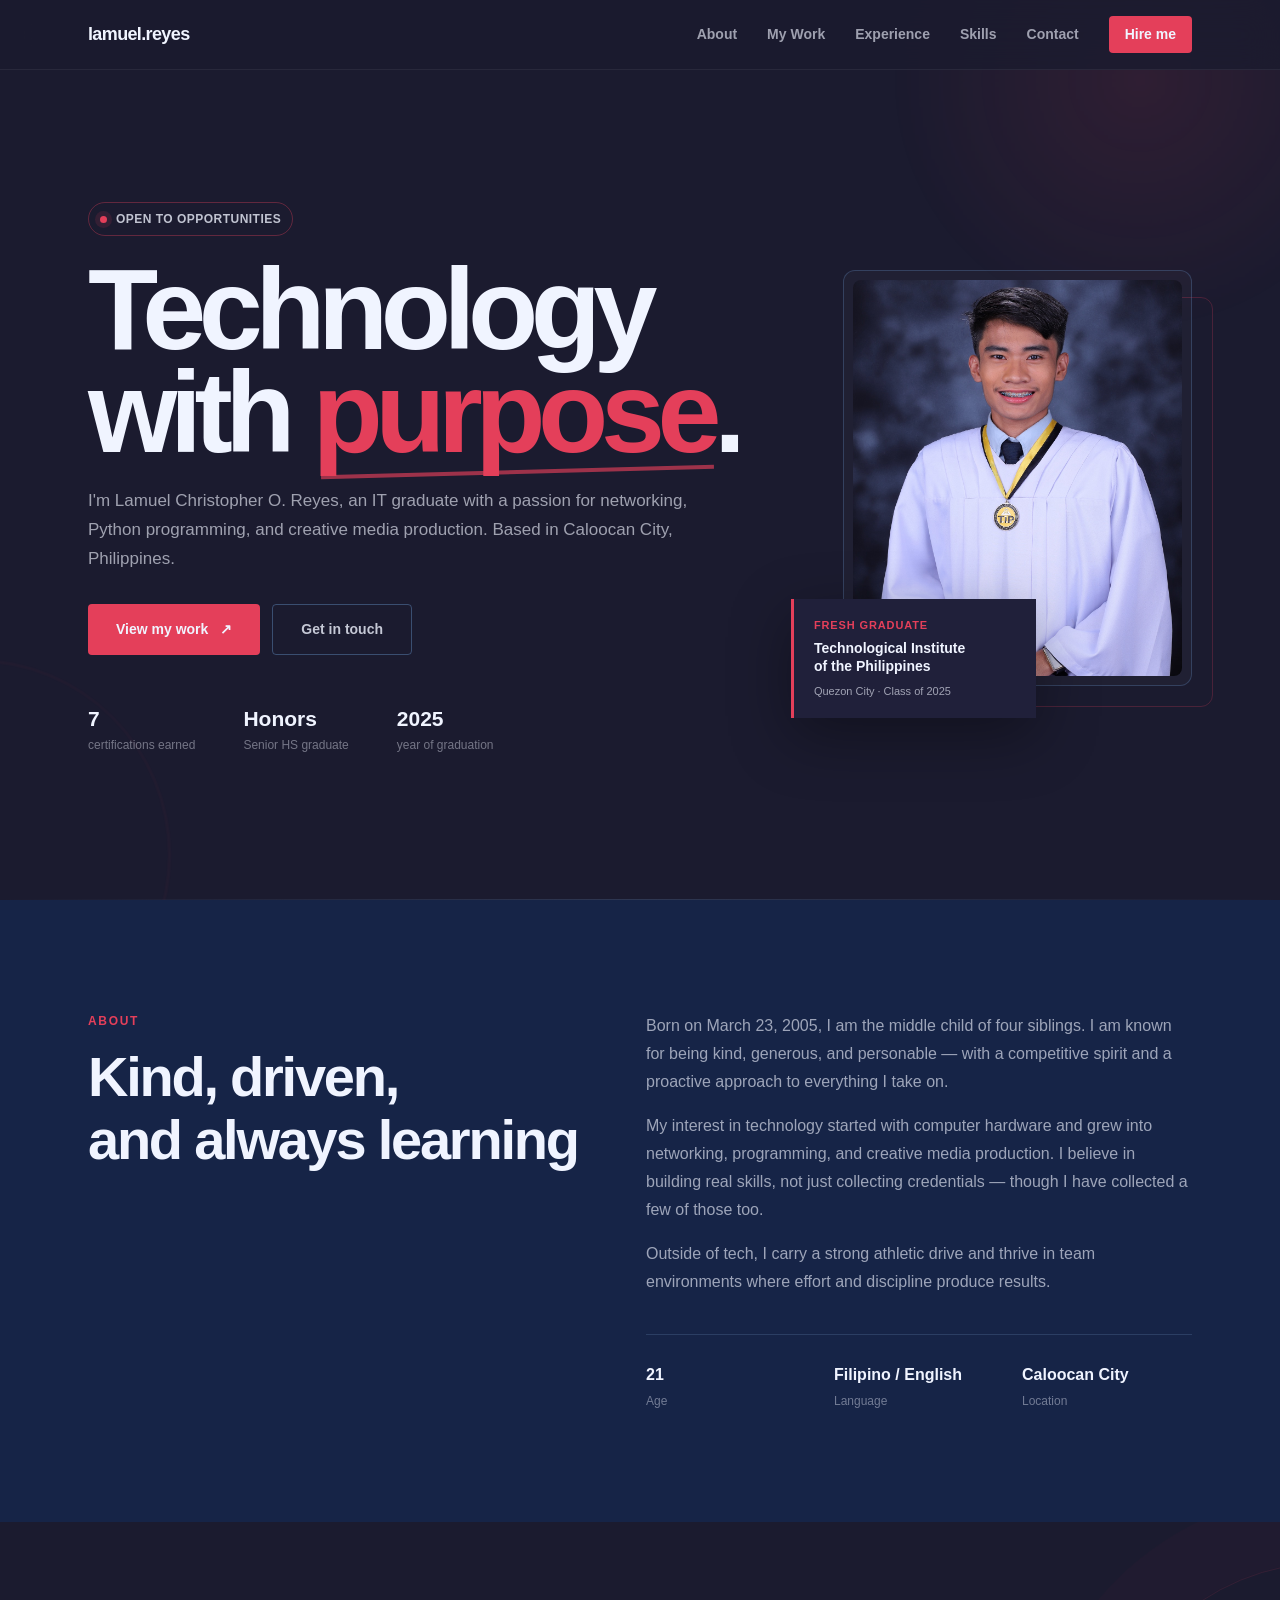
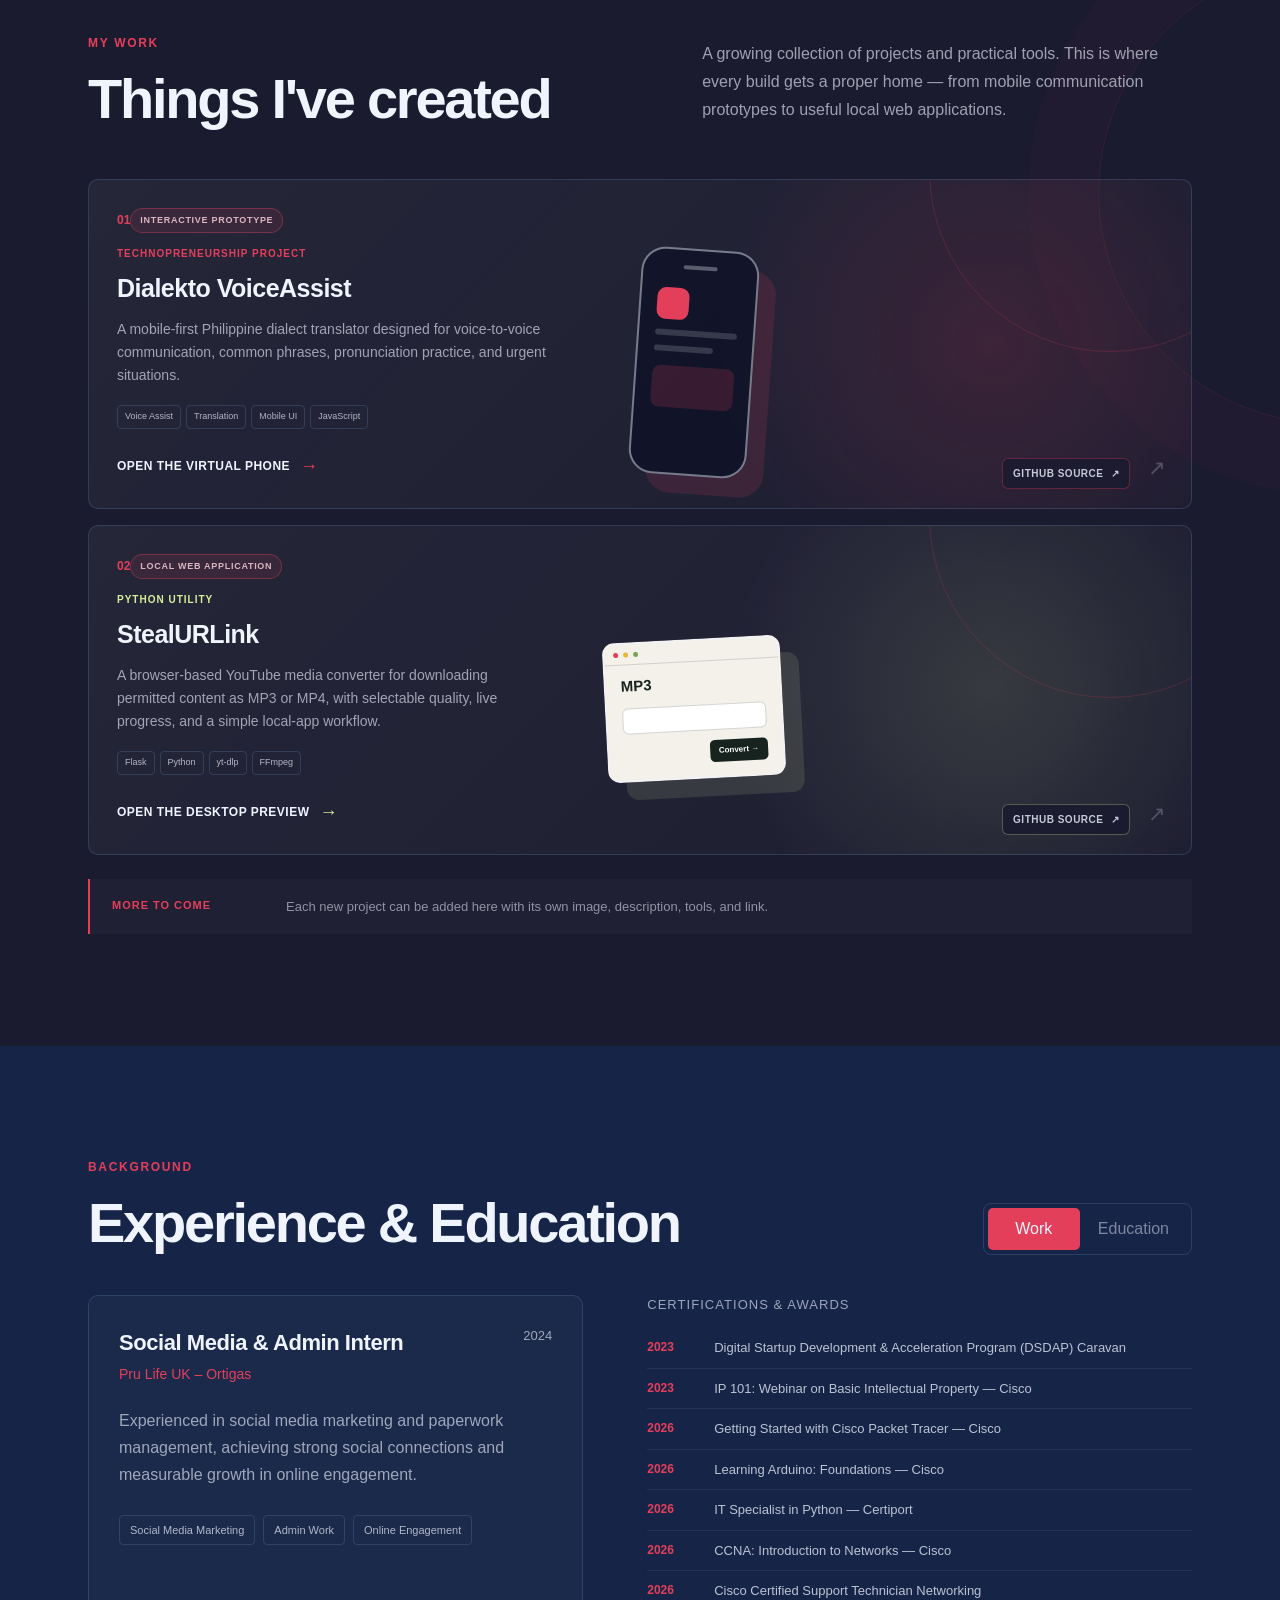
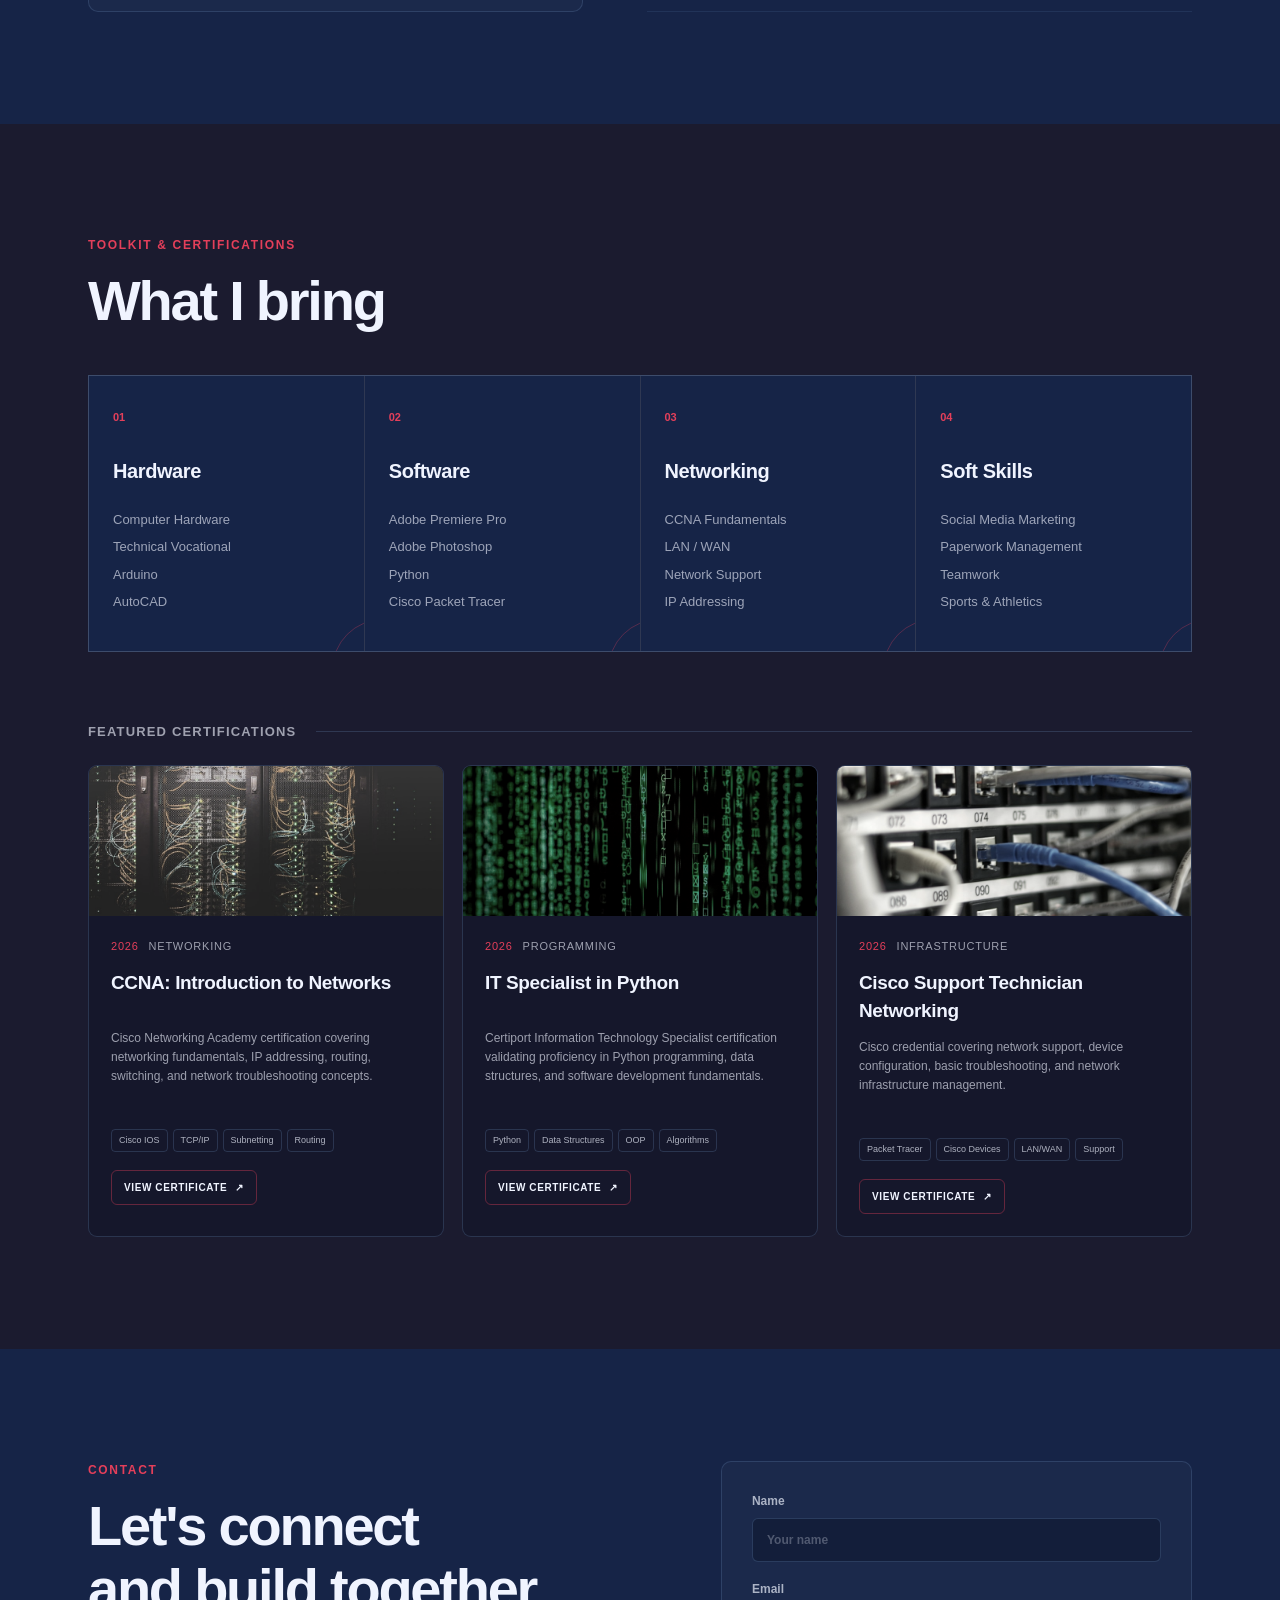
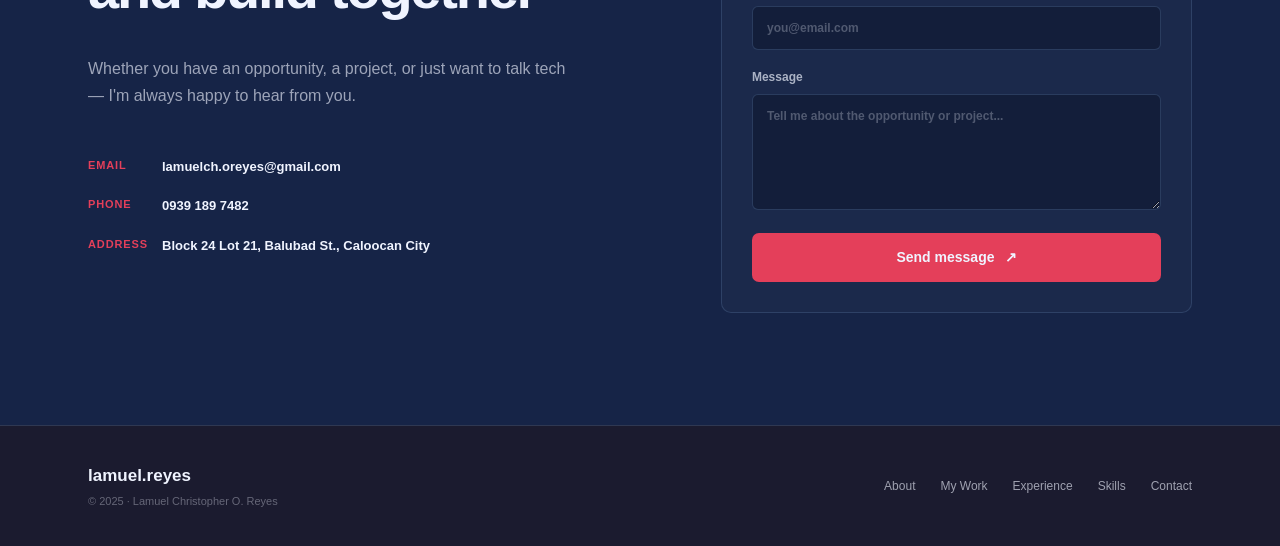
==== index.html @ c74fbb01 "Add files via upload" ====
<!doctype html>
<html lang="en">

<head>
  <meta charset="utf-8">
  <meta name="viewport" content="width=device-width, initial-scale=1">
  <title>Lamuel Reyes | IT &amp; Networking Portfolio</title>
  <meta name="description"
    content="Portfolio of Lamuel Christopher O. Reyes, an IT graduate focused on networking, Python, hardware, and creative media.">
  <meta property="og:title" content="Lamuel Reyes | IT &amp; Networking Portfolio">
  <meta property="og:description" content="Technology with purpose — networking, Python, hardware, and creative media.">
  <meta property="og:image" content="images/social-preview.png">
  <link rel="icon" href="images/favicon.png">
  <link rel="stylesheet" href="style.css?v=7">
  <script src="script.js?v=6" defer></script>
</head>

<body>
  <main>
    <nav class="site-nav" aria-label="Primary navigation">
      <div class="nav-inner">
        <a class="brand" href="#hero">lamuel.reyes</a>
        <button class="menu-button" type="button" aria-expanded="false" aria-controls="navigation-links"
          aria-label="Open navigation">
          <span></span><span></span>
        </button>
        <div id="navigation-links" class="nav-links">
          <a href="#about">About</a>
          <a href="#work">My Work</a>
          <a href="#experience">Experience</a>
          <a href="#skills">Skills</a>
          <a href="#contact">Contact</a>
          <a class="nav-cta" href="#contact">Hire me</a>
        </div>
      </div>
    </nav>

    <section id="hero" class="hero">
      <div class="orb orb-one"></div>
      <div class="orb orb-two"></div>
      <div class="container hero-grid">
        <div class="hero-copy">
          <div class="availability"><i></i> Open to opportunities</div>
          <h1>Technology<br>with <em>purpose</em>.</h1>
          <p class="hero-intro">
            I'm Lamuel Christopher O. Reyes, an IT graduate with a passion for
            networking, Python programming, and creative media production. Based in
            Caloocan City, Philippines.
          </p>
          <div class="hero-actions">
            <a class="button primary" href="#work">View my work <span aria-hidden="true">↗</span></a>
            <a class="button secondary" href="#contact">Get in touch</a>
          </div>
          <div class="hero-stats">
            <div><strong>7</strong><span>certifications earned</span></div>
            <div><strong>Honors</strong><span>Senior HS graduate</span></div>
            <div><strong>2025</strong><span>year of graduation</span></div>
          </div>
        </div>
        <div class="portrait-wrap">
          <div class="portrait-frame">
            <img src="images/lamuel-reyes.jpg" alt="Graduation portrait of Lamuel Christopher O. Reyes">
          </div>
          <div class="portrait-badge">
            <span>Fresh Graduate</span>
            <strong>Technological Institute<br>of the Philippines</strong>
            <small>Quezon City · Class of 2025</small>
          </div>
        </div>
      </div>
    </section>

    <section id="about" class="section section-alt">
      <div class="container about-grid">
        <div>
          <p class="eyebrow">About</p>
          <h2>Kind, driven,<br>and always learning</h2>
        </div>
        <div class="about-copy">
          <p>
            Born on March 23, 2005, I am the middle child of four siblings. I am known
            for being kind, generous, and personable — with a competitive spirit and a
            proactive approach to everything I take on.
          </p>
          <p>
            My interest in technology started with computer hardware and grew into
            networking, programming, and creative media production. I believe in
            building real skills, not just collecting credentials — though I have
            collected a few of those too.
          </p>
          <p>
            Outside of tech, I carry a strong athletic drive and thrive in team
            environments where effort and discipline produce results.
          </p>
          <div class="about-facts">
            <div><strong>21</strong><span>Age</span></div>
            <div><strong>Filipino / English</strong><span>Language</span></div>
            <div><strong>Caloocan City</strong><span>Location</span></div>
          </div>
        </div>
      </div>
    </section>

    <section id="work" class="section work-section">
      <div class="container">
        <div class="work-intro">
          <div>
            <p class="eyebrow">My Work</p>
            <h2>Things I've created</h2>
          </div>
          <p>
            A growing collection of projects and practical tools. This is where every
            build gets a proper home — from mobile communication prototypes to useful
            local web applications.
          </p>
        </div>

        <!-- EDIT YOUR PROJECT COLLECTIONS BELOW. Duplicate a card to add more. -->
        <div class="project-grid">
          <div class="featured-project-wrap">
            <button class="project-collection featured-project project-launch" type="button" data-open-phone
              aria-haspopup="dialog">
              <div class="project-card-top"><span>01</span><span class="project-status project-status-live">Interactive
                  prototype</span></div>
              <div class="project-feature-copy">
                <div>
                  <p class="project-kicker">Technopreneurship project</p>
                  <h3>Dialekto VoiceAssist</h3>
                  <p>A mobile-first Philippine dialect translator designed for voice-to-voice communication, common
                    phrases, pronunciation practice, and urgent situations.</p>
                  <div class="tags compact"><span>Voice Assist</span><span>Translation</span><span>Mobile
                      UI</span><span>JavaScript</span></div>
                  <span class="project-open-label">Open the virtual phone <span aria-hidden="true">→</span></span>
                </div>
                <span class="project-phone-mark" aria-hidden="true">
                  <i></i><b></b><b></b><b></b>
                </span>
              </div>
              <span class="project-arrow" aria-hidden="true">↗</span>
            </button>
            <a class="project-repo-link" href="https://github.com/L0mi/Technopreneurship-VoiceAssist-Prototype"
              target="_blank" rel="noopener noreferrer">GitHub source <span aria-hidden="true">↗</span></a>
          </div>
          <div class="featured-project-wrap">
            <button class="project-collection featured-project converter-project project-launch" type="button"
              data-open-converter aria-haspopup="dialog">
              <div class="project-card-top"><span>02</span><span class="project-status project-status-live">Local web
                  application</span></div>
              <div class="project-feature-copy">
                <div>
                  <p class="project-kicker">Python utility</p>
                  <h3>StealURLink</h3>
                  <p>A browser-based YouTube media converter for downloading permitted content as MP3 or MP4, with
                    selectable quality, live progress, and a simple local-app workflow.</p>
                  <div class="tags compact"><span>Flask</span><span>Python</span><span>yt-dlp</span><span>FFmpeg</span>
                  </div>
                  <span class="project-open-label">Open the desktop preview <span aria-hidden="true">→</span></span>
                </div>
                <span class="project-browser-mark" aria-hidden="true">
                  <i><b></b><b></b><b></b></i>
                  <strong>MP3</strong>
                  <span></span>
                  <em>Convert →</em>
                </span>
              </div>
              <span class="project-arrow" aria-hidden="true">↗</span>
            </button>
            <a class="project-repo-link converter-repo-link" href="https://github.com/L0mi/Youtube-Video-converter"
              target="_blank" rel="noopener noreferrer">GitHub source <span aria-hidden="true">↗</span></a>
          </div>
        </div>
        <div class="work-note">
          <span>More to come</span>
          <p>Each new project can be added here with its own image, description, tools, and link.</p>
        </div>
      </div>
    </section>

    <section id="experience" class="section section-alt">
      <div class="container">
        <p class="eyebrow">Background</p>
        <div class="section-heading">
          <h2>Experience &amp; Education</h2>
          <div class="tabs" role="tablist" aria-label="Background type">
            <button type="button" role="tab" id="work-tab" aria-selected="true" aria-controls="work-panel">Work</button>
            <button type="button" role="tab" id="education-tab" aria-selected="false"
              aria-controls="education-panel">Education</button>
          </div>
        </div>

        <div id="work-panel" class="experience-grid tab-panel" role="tabpanel" aria-labelledby="work-tab">
          <div class="work-card">
            <div class="work-top">
              <div>
                <h3>Social Media &amp; Admin Intern</h3>
                <p>Pru Life UK – Ortigas</p>
              </div>
              <span>2024</span>
            </div>
            <p class="muted">
              Experienced in social media marketing and paperwork management,
              achieving strong social connections and measurable growth in online engagement.
            </p>
            <div class="tags"><span>Social Media Marketing</span><span>Admin Work</span><span>Online Engagement</span>
            </div>
          </div>
          <div>
            <p class="list-title">Certifications &amp; Awards</p>
            <ul class="award-list">
              <li><span>2023</span>
                <p>Digital Startup Development &amp; Acceleration Program (DSDAP) Caravan</p>
              </li>
              <li><span>2023</span>
                <p>IP 101: Webinar on Basic Intellectual Property — Cisco</p>
              </li>
              <li><span>2026</span>
                <p>Getting Started with Cisco Packet Tracer — Cisco</p>
              </li>
              <li><span>2026</span>
                <p>Learning Arduino: Foundations — Cisco</p>
              </li>
              <li><span>2026</span>
                <p>IT Specialist in Python — Certiport</p>
              </li>
              <li><span>2026</span>
                <p>CCNA: Introduction to Networks — Cisco</p>
              </li>
              <li><span>2026</span>
                <p>Cisco Certified Support Technician Networking</p>
              </li>
            </ul>
          </div>
        </div>

        <div id="education-panel" class="education-grid tab-panel" role="tabpanel" aria-labelledby="education-tab"
          hidden>
          <article class="education-card">
            <div>
              <h3>Senior High School</h3><span>2021 — 2025</span>
            </div>
            <strong>Technological Institute of the Philippines</strong><small>Quezon City</small>
            <ul>
              <li>Grade 11 Honors (2022)</li>
              <li>Graduated with Honors (2025)</li>
            </ul>
          </article>
          <article class="education-card">
            <div>
              <h3>Junior High School</h3><span>2018 — 2021</span>
            </div>
            <strong>Mater Carmeli School of Novaliches</strong><small>Quezon City</small>
            <ul>
              <li>Grade 7 Conduct Award (2019)</li>
              <li>Graduated with Honors (2021)</li>
            </ul>
          </article>
          <article class="education-card">
            <div>
              <h3>Elementary</h3><span>2010 — 2018</span>
            </div>
            <strong>Mater Carmeli School of Novaliches</strong><small>Quezon City</small>
            <ul>
              <li>Boy Scouts Good Conduct Award (2018)</li>
            </ul>
          </article>
        </div>
      </div>
    </section>

    <section id="skills" class="section">
      <div class="container">
        <p class="eyebrow">Toolkit &amp; Certifications</p>
        <h2>What I bring</h2>
        <div class="skill-grid">
          <article class="skill-card"><span class="skill-number">01</span>
            <h3>Hardware</h3>
            <ul>
              <li>Computer Hardware</li>
              <li>Technical Vocational</li>
              <li>Arduino</li>
              <li>AutoCAD</li>
            </ul>
          </article>
          <article class="skill-card"><span class="skill-number">02</span>
            <h3>Software</h3>
            <ul>
              <li>Adobe Premiere Pro</li>
              <li>Adobe Photoshop</li>
              <li>Python</li>
              <li>Cisco Packet Tracer</li>
            </ul>
          </article>
          <article class="skill-card"><span class="skill-number">03</span>
            <h3>Networking</h3>
            <ul>
              <li>CCNA Fundamentals</li>
              <li>LAN / WAN</li>
              <li>Network Support</li>
              <li>IP Addressing</li>
            </ul>
          </article>
          <article class="skill-card"><span class="skill-number">04</span>
            <h3>Soft Skills</h3>
            <ul>
              <li>Social Media Marketing</li>
              <li>Paperwork Management</li>
              <li>Teamwork</li>
              <li>Sports &amp; Athletics</li>
            </ul>
          </article>
        </div>

        <div class="featured-heading">
          <p>Featured certifications</p><span></span>
        </div>
        <div class="featured-grid">
          <article class="featured-card">
            <div class="featured-image"><img src="images/networking.jpg" alt=""></div>
            <div class="featured-content">
              <div class="card-meta"><span>2026</span><span>Networking</span></div>
              <h3>CCNA: Introduction to Networks</h3>
              <p>Cisco Networking Academy certification covering networking fundamentals, IP addressing, routing,
                switching, and network troubleshooting concepts.</p>
              <div class="tags compact"><span>Cisco
                  IOS</span><span>TCP/IP</span><span>Subnetting</span><span>Routing</span></div>
              <a class="certificate-link" href="certificates/ccna-introduction-to-networks.pdf" target="_blank"
                rel="noopener noreferrer">View certificate <span aria-hidden="true">↗</span></a>
            </div>
          </article>
          <article class="featured-card">
            <div class="featured-image"><img src="images/python.jpg" alt=""></div>
            <div class="featured-content">
              <div class="card-meta"><span>2026</span><span>Programming</span></div>
              <h3>IT Specialist in Python</h3>
              <p>Certiport Information Technology Specialist certification validating proficiency in Python programming,
                data structures, and software development fundamentals.</p>
              <div class="tags compact"><span>Python</span><span>Data
                  Structures</span><span>OOP</span><span>Algorithms</span></div>
              <a class="certificate-link" href="certificates/it-specialist-python.pdf" target="_blank"
                rel="noopener noreferrer">View certificate <span aria-hidden="true">↗</span></a>
            </div>
          </article>
          <article class="featured-card">
            <div class="featured-image"><img src="images/infrastructure.jpg" alt=""></div>
            <div class="featured-content">
              <div class="card-meta"><span>2026</span><span>Infrastructure</span></div>
              <h3>Cisco Support Technician Networking</h3>
              <p>Cisco credential covering network support, device configuration, basic troubleshooting, and network
                infrastructure management.</p>
              <div class="tags compact"><span>Packet Tracer</span><span>Cisco
                  Devices</span><span>LAN/WAN</span><span>Support</span></div>
              <a class="certificate-link" href="certificates/cisco-support-technician-networking.pdf" target="_blank"
                rel="noopener noreferrer">View certificate <span aria-hidden="true">↗</span></a>
            </div>
          </article>
        </div>
      </div>
    </section>

    <section id="contact" class="section section-alt contact">
      <div class="container contact-grid">
        <div>
          <p class="eyebrow">Contact</p>
          <h2>Let's connect<br>and build together</h2>
          <p class="contact-intro">Whether you have an opportunity, a project, or just want to talk tech — I'm always
            happy to hear from you.</p>
          <div class="contact-links">
            <a
              href="mailto:lamuelch.oreyes@gmail.com"><span>Email</span><strong>lamuelch.oreyes@gmail.com</strong></a>
            <a href="tel:09391897482"><span>Phone</span><strong>0939 189 7482</strong></a>
            <div><span>Address</span><strong>Block 24 Lot 21, Balubad St., Caloocan City</strong></div>
          </div>
        </div>
        <form class="contact-form" id="contact-form">
          <label>Name<input name="name" placeholder="Your name" required></label>
          <label>Email<input name="email" type="email" placeholder="you@email.com" required></label>
          <label>Message<textarea name="message" placeholder="Tell me about the opportunity or project..." rows="5"
              required></textarea></label>
          <button type="submit">Send message <span aria-hidden="true">↗</span></button>
        </form>
      </div>
    </section>

    <dialog class="phone-dialog" id="dialekto-preview" aria-labelledby="dialekto-preview-title">
      <div class="phone-preview">
        <header class="phone-preview-header">
          <div>
            <span>Interactive project</span>
            <h2 id="dialekto-preview-title">Dialekto VoiceAssist</h2>
          </div>
          <div class="preview-actions">
            <a class="github-source-link" href="https://github.com/L0mi/Technopreneurship-VoiceAssist-Prototype"
              target="_blank" rel="noopener noreferrer">View on GitHub <span aria-hidden="true">↗</span></a>
            <button class="phone-close" type="button" data-close-phone aria-label="Close virtual phone">×</button>
          </div>
        </header>
        <div class="phone-stage">
          <div class="phone-device">
            <div class="phone-speaker" aria-hidden="true"></div>
            <iframe src="projects/dialekto/index.html?v=4" title="Interactive Dialekto VoiceAssist mobile prototype"
              loading="lazy" allow="microphone"></iframe>
            <div class="phone-home-indicator" aria-hidden="true"></div>
          </div>
        </div>
        <p class="phone-preview-hint">This is a working prototype. Tap through the onboarding, translate a phrase, or
          explore the app navigation.</p>
      </div>
    </dialog>

    <dialog class="app-dialog" id="stealurlink-preview" aria-labelledby="stealurlink-preview-title">
      <div class="app-preview">
        <header class="phone-preview-header app-preview-header">
          <div>
            <span>Local Python project</span>
            <h2 id="stealurlink-preview-title">StealURLink</h2>
          </div>
          <div class="preview-actions">
            <a class="github-source-link" href="https://github.com/L0mi/Youtube-Video-converter" target="_blank"
              rel="noopener noreferrer">View on GitHub <span aria-hidden="true">↗</span></a>
            <button class="phone-close" type="button" data-close-converter
              aria-label="Close StealURLink preview">×</button>
          </div>
        </header>

        <div class="browser-window">
          <div class="browser-toolbar" aria-hidden="true">
            <div class="browser-dots"><i></i><i></i><i></i></div>
            <div class="browser-address">127.0.0.1:5000</div>
          </div>
          <div class="steal-demo">
            <nav class="steal-nav">
              <div class="steal-brand"><span></span>StealURLink</div>
              <small>Portfolio interface preview</small>
            </nav>
            <div class="steal-content">
              <p class="steal-eyebrow">Local media converter</p>
              <h3>From YouTube to<br><em>your format.</em></h3>
              <p class="steal-subhead">Paste a link, pick MP3 or MP4, and prepare a clean file on your computer.</p>

              <form class="steal-converter" id="steal-demo-form">
                <div class="steal-url-row">
                  <label class="steal-url-box">
                    <span aria-hidden="true">↗</span>
                    <input type="url" value="https://youtube.com/watch?v=demo" aria-label="Demo YouTube URL">
                  </label>
                  <button class="steal-convert" type="submit">Try demo <span aria-hidden="true">→</span></button>
                </div>
                <div class="steal-options">
                  <div class="steal-format-buttons" role="group" aria-label="Preview output format">
                    <button class="active" type="button" data-demo-format="mp3">MP3 · Audio</button>
                    <button type="button" data-demo-format="mp4">MP4 · Video</button>
                  </div>
                  <select id="steal-demo-quality" aria-label="Preview output quality"></select>
                </div>
                <div class="steal-demo-status" aria-live="polite">
                  <div><strong>Interface preview ready</strong><span>The real converter runs locally through its Python
                      launcher.</span></div>
                  <div class="steal-progress"><i></i></div>
                </div>
              </form>

              <div class="steal-features">
                <span><b>MP3</b>Up to 320 kbps</span>
                <span><b>MP4</b>Up to 1080p</span>
                <span><b>Local</b>Double-click launcher</span>
              </div>
            </div>
          </div>
        </div>
        <p class="phone-preview-hint">This portfolio preview demonstrates the interface. Actual conversion runs from the
          StealURLink Python app on your computer.</p>
      </div>
    </dialog>

    <footer>
      <div class="container footer-inner">
        <div><strong>lamuel.reyes</strong><span>© 2025 · Lamuel Christopher O. Reyes</span></div>
        <div class="footer-links">
          <a href="#about">About</a><a href="#work">My Work</a><a href="#experience">Experience</a><a
            href="#skills">Skills</a><a href="#contact">Contact</a>
        </div>
      </div>
    </footer>
  </main>
</body>

</html>
---- style.css ----
:root {
  --ink: #f0f4ff;
  --muted: rgba(240, 244, 255, 0.62);
  --faint: rgba(240, 244, 255, 0.09);
  --navy: #1b1b2f;
  --blue: #162447;
  --accent: #e43f5a;
  --line: rgba(96, 129, 174, 0.28);
}

* { box-sizing: border-box; }

html {
  scroll-behavior: smooth;
  background: var(--navy);
}

body {
  margin: 0;
  background: var(--navy);
  color: var(--ink);
  font-family: "Bricolage Grotesque", "Avenir Next", "Segoe UI", sans-serif;
  line-height: 1.5;
}

a { color: inherit; text-decoration: none; }
button, input, textarea { font: inherit; }
button { color: inherit; }

.container {
  width: min(1104px, calc(100% - 48px));
  margin: 0 auto;
}

.site-nav {
  position: fixed;
  inset: 0 0 auto;
  z-index: 50;
  background: rgba(27, 27, 47, 0.86);
  border-bottom: 1px solid rgba(255, 255, 255, 0.06);
  backdrop-filter: blur(16px);
}

.nav-inner {
  width: min(1104px, calc(100% - 48px));
  min-height: 69px;
  margin: 0 auto;
  display: flex;
  align-items: center;
  justify-content: space-between;
}

.brand {
  font-size: 18px;
  font-weight: 800;
  letter-spacing: -0.035em;
}

.nav-links {
  display: flex;
  align-items: center;
  gap: 30px;
}

.nav-links a {
  color: var(--muted);
  font-size: 14px;
  font-weight: 600;
  transition: color 180ms ease, transform 180ms ease;
}

.nav-links a:hover { color: var(--ink); }
.nav-links .nav-cta {
  padding: 8px 16px;
  color: var(--ink);
  background: var(--accent);
  border-radius: 4px;
}
.nav-links .nav-cta:hover { transform: translateY(-2px); }

.menu-button {
  display: none;
  width: 42px;
  height: 42px;
  background: transparent;
  border: 0;
}
.menu-button span {
  display: block;
  width: 22px;
  height: 2px;
  margin: 6px auto;
  background: var(--ink);
}

.hero {
  position: relative;
  min-height: 100svh;
  display: flex;
  align-items: center;
  padding: 128px 0 72px;
  overflow: hidden;
}

.hero::after {
  content: "";
  position: absolute;
  inset: auto 0 0;
  height: 1px;
  background: linear-gradient(90deg, transparent, var(--line), transparent);
}

.orb {
  position: absolute;
  border-radius: 50%;
  pointer-events: none;
  filter: blur(1px);
}
.orb-one {
  width: 520px;
  height: 520px;
  top: -180px;
  right: -120px;
  background: radial-gradient(circle, rgba(228,63,90,.10), transparent 68%);
}
.orb-two {
  width: 390px;
  height: 390px;
  left: -220px;
  bottom: -150px;
  border: 1px solid rgba(228,63,90,.1);
}

.hero-grid {
  position: relative;
  z-index: 1;
  display: grid;
  grid-template-columns: 1.45fr 0.75fr;
  gap: 80px;
  align-items: center;
}

.availability {
  width: fit-content;
  display: flex;
  align-items: center;
  gap: 9px;
  padding: 7px 11px;
  margin-bottom: 22px;
  border: 1px solid rgba(228, 63, 90, .35);
  border-radius: 999px;
  color: rgba(240,244,255,.78);
  font-size: 12px;
  font-weight: 700;
  letter-spacing: .04em;
  text-transform: uppercase;
}
.availability i {
  width: 7px;
  height: 7px;
  border-radius: 50%;
  background: var(--accent);
  box-shadow: 0 0 0 5px rgba(228,63,90,.12);
}

h1, h2, h3, p { margin-top: 0; }
h1 {
  margin-bottom: 24px;
  font-size: clamp(62px, 9vw, 115px);
  line-height: .89;
  letter-spacing: -.065em;
  font-weight: 850;
}
h1 em {
  position: relative;
  color: var(--accent);
  font-style: normal;
}
h1 em::after {
  content: "";
  position: absolute;
  left: 2%;
  right: 0;
  bottom: 2px;
  height: 4px;
  background: var(--accent);
  transform: rotate(-1.5deg);
  opacity: .65;
}

.hero-intro {
  max-width: 625px;
  color: var(--muted);
  font-size: 17px;
  line-height: 1.7;
}
.hero-actions { display: flex; gap: 12px; margin-top: 30px; }
.button {
  display: inline-flex;
  align-items: center;
  justify-content: center;
  gap: 12px;
  min-height: 50px;
  padding: 14px 28px;
  border-radius: 4px;
  font-size: 14px;
  font-weight: 750;
  transition: transform 180ms ease, background 180ms ease;
}
.button:hover { transform: translateY(-3px); }
.button.primary { background: var(--accent); }
.button.secondary { border: 1px solid rgba(84, 120, 166, .55); color: rgba(240,244,255,.8); }
.button.secondary:hover { background: rgba(255,255,255,.04); }

.hero-stats {
  display: flex;
  gap: 48px;
  margin-top: 52px;
}
.hero-stats div { display: flex; flex-direction: column; }
.hero-stats strong { font-size: 21px; line-height: 1.1; }
.hero-stats span { margin-top: 6px; color: rgba(240,244,255,.42); font-size: 12px; }

.portrait-wrap { position: relative; }
.portrait-frame {
  position: relative;
  aspect-ratio: .84;
  padding: 9px;
  border: 1px solid rgba(84, 120, 166, .38);
  border-radius: 12px;
  background: rgba(255,255,255,.025);
}
.portrait-frame::before {
  content: "";
  position: absolute;
  inset: 26px -22px -22px 26px;
  z-index: -1;
  border: 1px solid rgba(228,63,90,.23);
  border-radius: 12px;
}
.portrait-frame img {
  width: 100%;
  height: 100%;
  display: block;
  object-fit: cover;
  border-radius: 8px;
  object-position: center 25%;
  filter: saturate(.9) contrast(1.03);
}
.portrait-badge {
  position: absolute;
  left: -52px;
  bottom: -32px;
  width: 245px;
  padding: 18px 20px;
  border-left: 3px solid var(--accent);
  background: #20203a;
  box-shadow: 0 18px 60px rgba(0,0,0,.35);
}
.portrait-badge span, .portrait-badge small { display: block; color: var(--muted); font-size: 11px; }
.portrait-badge span { margin-bottom: 5px; color: var(--accent); font-weight: 800; text-transform: uppercase; letter-spacing: .08em; }
.portrait-badge strong { display: block; margin-bottom: 7px; font-size: 14px; line-height: 1.35; }

.section { padding: 112px 0; }
.section-alt { background: var(--blue); }
.eyebrow {
  margin-bottom: 16px;
  color: var(--accent);
  font-size: 12px;
  font-weight: 800;
  letter-spacing: .14em;
  text-transform: uppercase;
}
h2 {
  margin-bottom: 34px;
  font-size: clamp(42px, 5vw, 56px);
  line-height: 1.12;
  letter-spacing: -.04em;
}
h3 { letter-spacing: -.02em; }

.about-grid {
  display: grid;
  grid-template-columns: .95fr 1.05fr;
  gap: 64px;
}
.about-copy > p { color: var(--muted); font-size: 16px; line-height: 1.75; }
.about-facts {
  display: grid;
  grid-template-columns: repeat(3, 1fr);
  gap: 18px;
  margin-top: 38px;
  padding-top: 28px;
  border-top: 1px solid var(--line);
}
.about-facts div { display: flex; flex-direction: column; }
.about-facts strong { font-size: 16px; }
.about-facts span { margin-top: 5px; color: rgba(240,244,255,.42); font-size: 12px; }

.work-section {
  position: relative;
  overflow: hidden;
}
.work-section::before {
  content: "";
  position: absolute;
  width: 460px;
  height: 460px;
  right: -280px;
  top: 40px;
  border: 1px solid rgba(228,63,90,.12);
  border-radius: 50%;
  box-shadow: 0 0 0 70px rgba(228,63,90,.025);
}
.work-intro {
  position: relative;
  z-index: 1;
  display: grid;
  grid-template-columns: 1fr .9fr;
  gap: 70px;
  align-items: end;
  margin-bottom: 48px;
}
.work-intro h2 { margin-bottom: 0; }
.work-intro > p {
  margin-bottom: 7px;
  color: var(--muted);
  line-height: 1.75;
}
.project-grid {
  position: relative;
  z-index: 1;
  display: grid;
  grid-template-columns: repeat(2, 1fr);
  gap: 16px;
}
.featured-project-wrap {
  position: relative;
  grid-column: 1 / -1;
}
.featured-project-wrap .featured-project { grid-column: auto; }
.project-repo-link {
  position: absolute;
  z-index: 3;
  right: 62px;
  bottom: 20px;
  display: inline-flex;
  align-items: center;
  gap: 7px;
  padding: 7px 10px;
  border: 1px solid rgba(228,63,90,.34);
  border-radius: 6px;
  background: rgba(27,27,47,.88);
  color: rgba(240,244,255,.8);
  font-size: 10px;
  font-weight: 800;
  letter-spacing: .05em;
  text-transform: uppercase;
  transition: border-color 180ms ease, color 180ms ease, transform 180ms ease;
}
.project-repo-link:hover { border-color: var(--accent); color: white; transform: translateY(-2px); }
.converter-repo-link { border-color: rgba(216,237,155,.3); }
.converter-repo-link:hover { border-color: #d8ed9b; }
.project-collection {
  position: relative;
  width: 100%;
  min-height: 285px;
  display: flex;
  flex-direction: column;
  justify-content: space-between;
  padding: 28px;
  border: 1px solid var(--line);
  border-radius: 10px;
  background: linear-gradient(145deg, rgba(255,255,255,.035), rgba(255,255,255,.012));
  overflow: hidden;
  transition: transform 220ms ease, border-color 220ms ease, background 220ms ease;
}
button.project-collection {
  color: inherit;
  font: inherit;
  text-align: left;
  cursor: pointer;
}
.project-collection:focus-visible {
  outline: 3px solid rgba(228,63,90,.7);
  outline-offset: 4px;
}
.project-collection::before {
  content: "";
  position: absolute;
  width: 180px;
  height: 180px;
  right: -90px;
  top: -95px;
  border: 1px solid rgba(228,63,90,.2);
  border-radius: 50%;
}
.project-collection:hover {
  transform: translateY(-5px);
  border-color: rgba(228,63,90,.5);
  background: linear-gradient(145deg, rgba(228,63,90,.065), rgba(255,255,255,.012));
}
.project-card-top {
  display: flex;
  align-items: center;
  justify-content: space-between;
}
.project-card-top > span:first-child {
  color: var(--accent);
  font-size: 12px;
  font-weight: 850;
}
.project-status {
  padding: 5px 9px;
  border: 1px solid rgba(240,244,255,.12);
  border-radius: 999px;
  color: rgba(240,244,255,.45);
  font-size: 9px;
  font-weight: 700;
  letter-spacing: .08em;
  text-transform: uppercase;
}
.project-status-live {
  border-color: rgba(228,63,90,.38);
  background: rgba(228,63,90,.1);
  color: rgba(255,214,221,.82);
}
.project-collection h3 {
  margin-bottom: 10px;
  font-size: 25px;
}
.project-collection p {
  max-width: 430px;
  margin-bottom: 0;
  color: var(--muted);
  font-size: 14px;
  line-height: 1.65;
}
.project-arrow {
  position: absolute;
  right: 25px;
  bottom: 24px;
  color: rgba(240,244,255,.24);
  font-size: 21px;
  transition: color 220ms ease, transform 220ms ease;
}
.project-collection:hover .project-arrow {
  color: var(--accent);
  transform: translate(3px, -3px);
}
.project-collection .tags { padding-right: 35px; }
.featured-project {
  grid-column: 1 / -1;
  min-height: 330px;
  background:
    radial-gradient(circle at 82% 50%, rgba(228,63,90,.15), transparent 30%),
    linear-gradient(135deg, rgba(255,255,255,.05), rgba(255,255,255,.012));
}
.featured-project::before {
  width: 360px;
  height: 360px;
  right: -100px;
  top: -190px;
}
.project-feature-copy {
  display: grid;
  grid-template-columns: minmax(0, 1fr) 190px;
  gap: 52px;
  align-items: center;
}
.project-feature-copy > div { max-width: 720px; }
.project-kicker {
  margin-bottom: 8px !important;
  color: var(--accent) !important;
  font-size: 10px !important;
  font-weight: 800;
  letter-spacing: .1em;
  text-transform: uppercase;
}
.project-open-label {
  display: inline-flex;
  align-items: center;
  gap: 10px;
  margin-top: 24px;
  color: var(--ink);
  font-size: 12px;
  font-weight: 800;
  letter-spacing: .04em;
  text-transform: uppercase;
}
.project-open-label span { color: var(--accent); font-size: 18px; }
.project-phone-mark {
  position: relative;
  width: 118px;
  aspect-ratio: .52;
  justify-self: center;
  display: flex;
  flex-direction: column;
  gap: 10px;
  padding: 38px 16px 18px;
  border: 2px solid rgba(240,244,255,.46);
  border-radius: 24px;
  background: rgba(9,14,35,.62);
  box-shadow: 18px 18px 0 rgba(228,63,90,.14);
  transform: rotate(4deg);
  transition: transform 260ms ease, box-shadow 260ms ease;
}
.project-phone-mark::before {
  content: "";
  position: absolute;
  width: 34px;
  height: 4px;
  left: 50%;
  top: 15px;
  border-radius: 999px;
  background: rgba(240,244,255,.32);
  transform: translateX(-50%);
}
.project-phone-mark i {
  width: 32px;
  height: 32px;
  border-radius: 9px;
  background: var(--accent);
}
.project-phone-mark b {
  display: block;
  width: 100%;
  height: 6px;
  border-radius: 999px;
  background: rgba(240,244,255,.16);
}
.project-phone-mark b:nth-of-type(2) { width: 72%; }
.project-phone-mark b:nth-of-type(3) {
  height: 42px;
  margin-top: 4px;
  border-radius: 8px;
  background: rgba(228,63,90,.18);
}
.featured-project:hover .project-phone-mark {
  box-shadow: 23px 23px 0 rgba(228,63,90,.2);
  transform: rotate(1deg) translateY(-4px);
}
.converter-project {
  background:
    radial-gradient(circle at 82% 50%, rgba(216,237,155,.13), transparent 29%),
    linear-gradient(135deg, rgba(255,255,255,.05), rgba(255,255,255,.012));
}
.converter-project .project-kicker,
.converter-project .project-open-label span { color: #d8ed9b !important; }
.converter-project:hover { border-color: rgba(216,237,155,.48); }
.project-browser-mark {
  position: relative;
  width: 178px;
  aspect-ratio: 1.35;
  justify-self: center;
  display: flex;
  flex-direction: column;
  gap: 10px;
  padding: 31px 15px 14px;
  border: 2px solid rgba(240,244,255,.42);
  border-radius: 12px;
  background: #f4f1eb;
  color: #17231f;
  box-shadow: 18px 18px 0 rgba(216,237,155,.12);
  transform: rotate(-3deg);
  transition: transform 260ms ease, box-shadow 260ms ease;
}
.project-browser-mark > i {
  position: absolute;
  inset: 0 0 auto;
  height: 21px;
  display: flex;
  align-items: center;
  gap: 5px;
  padding-left: 9px;
  border-bottom: 1px solid rgba(23,35,31,.16);
  font-style: normal;
}
.project-browser-mark > i b { width: 5px; height: 5px; border-radius: 50%; background: #e43f5a; }
.project-browser-mark > i b:nth-child(2) { background: #e5b83b; }
.project-browser-mark > i b:nth-child(3) { background: #77a35a; }
.project-browser-mark > strong { font-size: 15px; }
.project-browser-mark > span { height: 26px; border: 1px solid rgba(23,35,31,.18); border-radius: 6px; background: white; }
.project-browser-mark > em { align-self: flex-end; padding: 5px 9px; border-radius: 5px; background: #17231f; color: white; font-size: 8px; font-style: normal; font-weight: 800; }
.converter-project:hover .project-browser-mark { box-shadow: 23px 23px 0 rgba(216,237,155,.17); transform: rotate(-1deg) translateY(-4px); }
.work-note {
  display: grid;
  grid-template-columns: 150px 1fr;
  gap: 24px;
  margin-top: 24px;
  padding: 18px 22px;
  border-left: 2px solid var(--accent);
  background: rgba(255,255,255,.022);
}
.work-note span {
  color: var(--accent);
  font-size: 11px;
  font-weight: 800;
  letter-spacing: .09em;
  text-transform: uppercase;
}
.work-note p {
  margin: 0;
  color: rgba(240,244,255,.54);
  font-size: 13px;
}

.section-heading {
  display: flex;
  align-items: flex-end;
  justify-content: space-between;
  gap: 32px;
  margin-bottom: 40px;
}
.section-heading h2 { margin-bottom: 0; }
.tabs {
  display: flex;
  padding: 4px;
  border: 1px solid var(--line);
  border-radius: 8px;
}
.tabs button {
  min-width: 92px;
  padding: 9px 18px;
  border: 0;
  border-radius: 5px;
  background: transparent;
  color: rgba(240,244,255,.48);
  cursor: pointer;
  text-transform: capitalize;
}
.tabs button[aria-selected="true"] { background: var(--accent); color: var(--ink); }
.tab-panel[hidden] { display: none; }

.experience-grid {
  display: grid;
  grid-template-columns: 1fr 1.1fr;
  gap: 64px;
}
.work-card, .education-card {
  padding: 30px;
  border: 1px solid var(--line);
  border-radius: 10px;
  background: rgba(255,255,255,.025);
}
.work-top {
  display: flex;
  justify-content: space-between;
  gap: 20px;
  margin-bottom: 22px;
}
.work-top h3 { margin-bottom: 5px; font-size: 22px; }
.work-top p { margin-bottom: 0; color: var(--accent); font-size: 14px; }
.work-top > span { color: var(--muted); font-size: 13px; }
.muted { color: var(--muted); line-height: 1.7; }
.tags { display: flex; flex-wrap: wrap; gap: 8px; margin-top: 26px; }
.tags span {
  padding: 6px 10px;
  border: 1px solid var(--line);
  border-radius: 4px;
  color: rgba(240,244,255,.7);
  font-size: 11px;
}
.list-title { margin-bottom: 14px; color: var(--muted); font-size: 13px; text-transform: uppercase; letter-spacing: .08em; }
.award-list { margin: 0; padding: 0; list-style: none; }
.award-list li {
  display: grid;
  grid-template-columns: 52px 1fr;
  gap: 15px;
  padding: 10px 0;
  border-bottom: 1px solid rgba(96,129,174,.16);
}
.award-list span { color: var(--accent); font-size: 12px; font-weight: 700; }
.award-list p { margin: 0; color: rgba(240,244,255,.76); font-size: 13px; }

.education-grid { display: grid; grid-template-columns: repeat(3, 1fr); gap: 18px; }
.education-card > div { display: flex; justify-content: space-between; gap: 12px; }
.education-card h3 { font-size: 18px; }
.education-card > div span, .education-card small { color: var(--muted); font-size: 12px; }
.education-card strong { display: block; color: var(--accent); font-size: 14px; }
.education-card small { display: block; margin-top: 4px; }
.education-card ul { padding-left: 17px; margin: 24px 0 0; color: rgba(240,244,255,.67); font-size: 13px; }

.skill-grid {
  display: grid;
  grid-template-columns: repeat(4, 1fr);
  gap: 1px;
  margin-top: 42px;
  border: 1px solid var(--line);
  background: var(--line);
}
.skill-card { position: relative; min-height: 275px; padding: 28px 24px; background: var(--blue); overflow: hidden; }
.skill-card::after {
  content: "";
  position: absolute;
  width: 100px;
  height: 100px;
  right: -70px;
  bottom: -70px;
  border: 1px solid rgba(228,63,90,.3);
  border-radius: 50%;
  transition: transform 250ms ease;
}
.skill-card:hover::after { transform: scale(1.8); }
.skill-number { color: var(--accent); font-size: 11px; font-weight: 800; }
.skill-card h3 { margin: 28px 0 24px; font-size: 20px; }
.skill-card ul { margin: 0; padding: 0; list-style: none; }
.skill-card li { margin: 8px 0; color: var(--muted); font-size: 13px; }

.featured-heading { display: flex; align-items: center; gap: 20px; margin: 70px 0 24px; }
.featured-heading p { margin: 0; color: var(--muted); font-size: 13px; font-weight: 700; text-transform: uppercase; letter-spacing: .09em; }
.featured-heading span { height: 1px; flex: 1; background: var(--line); }
.featured-grid { display: grid; grid-template-columns: repeat(3, 1fr); gap: 18px; }
.featured-card { overflow: hidden; border: 1px solid var(--line); border-radius: 9px; background: rgba(10,17,38,.28); }
.featured-image { height: 150px; overflow: hidden; }
.featured-image img { width: 100%; height: 100%; object-fit: cover; filter: saturate(.55); transition: transform 500ms ease, filter 300ms ease; }
.featured-card:hover .featured-image img { transform: scale(1.05); filter: saturate(.9); }
.featured-content { padding: 22px; }
.card-meta { display: flex; gap: 10px; color: var(--accent); font-size: 11px; text-transform: uppercase; letter-spacing: .07em; }
.card-meta span + span { color: var(--muted); }
.featured-content h3 { min-height: 48px; margin: 14px 0 12px; font-size: 19px; }
.featured-content > p { min-height: 82px; color: var(--muted); font-size: 12px; line-height: 1.6; }
.tags.compact { margin-top: 18px; gap: 5px; }
.tags.compact span { padding: 4px 7px; font-size: 9px; }
.certificate-link {
  display: inline-flex;
  align-items: center;
  gap: 8px;
  margin-top: 18px;
  padding: 9px 12px;
  border: 1px solid rgba(228,63,90,.38);
  border-radius: 6px;
  color: var(--ink);
  font-size: 10px;
  font-weight: 800;
  letter-spacing: .06em;
  text-transform: uppercase;
  transition: background 200ms ease, border-color 200ms ease, transform 200ms ease;
}
.certificate-link:hover {
  border-color: var(--accent);
  background: var(--accent);
  transform: translateY(-2px);
}

.contact-grid {
  display: grid;
  grid-template-columns: 1.08fr .92fr;
  gap: 80px;
}
.contact-intro { max-width: 490px; color: var(--muted); line-height: 1.7; }
.contact-links { margin-top: 38px; }
.contact-links a, .contact-links > div {
  display: grid;
  grid-template-columns: 74px 1fr;
  padding: 10px 0;
}
.contact-links span { color: var(--accent); font-size: 11px; font-weight: 800; text-transform: uppercase; letter-spacing: .08em; }
.contact-links strong { font-size: 13px; font-weight: 600; }
.contact-links a:hover strong { color: var(--accent); }

.contact-form { padding: 30px; border: 1px solid var(--line); border-radius: 10px; background: rgba(255,255,255,.025); }
.contact-form label { display: block; margin-bottom: 18px; color: rgba(240,244,255,.68); font-size: 12px; font-weight: 700; }
.contact-form input, .contact-form textarea {
  width: 100%;
  margin-top: 8px;
  padding: 12px 14px;
  border: 1px solid rgba(96,129,174,.3);
  border-radius: 6px;
  outline: none;
  background: rgba(8,12,30,.35);
  color: var(--ink);
  resize: vertical;
}
.contact-form input:focus, .contact-form textarea:focus { border-color: var(--accent); }
.contact-form input::placeholder, .contact-form textarea::placeholder { color: rgba(240,244,255,.28); }
.contact-form button {
  width: 100%;
  display: flex;
  align-items: center;
  justify-content: center;
  gap: 10px;
  padding: 14px;
  border: 0;
  border-radius: 7px;
  background: var(--accent);
  font-size: 14px;
  font-weight: 800;
  cursor: pointer;
}

body.phone-preview-open { overflow: hidden; }
.phone-dialog {
  width: 100%;
  max-width: none;
  height: 100%;
  max-height: none;
  margin: 0;
  padding: 0;
  border: 0;
  background: rgba(10,13,29,.94);
  color: var(--ink);
  overflow: auto;
}
.phone-dialog::backdrop {
  background: rgba(5,7,16,.82);
  backdrop-filter: blur(12px);
}
.phone-preview {
  width: min(760px, calc(100% - 32px));
  min-height: 100%;
  margin: 0 auto;
  padding: 24px 0 32px;
  display: flex;
  flex-direction: column;
  align-items: center;
}
.phone-preview-header {
  width: 100%;
  display: flex;
  align-items: center;
  justify-content: space-between;
  gap: 24px;
  margin-bottom: 18px;
}
.preview-actions { display: flex; align-items: center; gap: 12px; }
.github-source-link {
  display: inline-flex;
  align-items: center;
  gap: 8px;
  min-height: 42px;
  padding: 10px 14px;
  border: 1px solid rgba(240,244,255,.18);
  border-radius: 999px;
  color: rgba(240,244,255,.75);
  font-size: 11px;
  font-weight: 800;
  letter-spacing: .04em;
  text-transform: uppercase;
  transition: border-color 180ms ease, color 180ms ease, transform 180ms ease;
}
.github-source-link:hover { border-color: var(--accent); color: white; transform: translateY(-2px); }
.phone-preview-header span {
  color: var(--accent);
  font-size: 10px;
  font-weight: 800;
  letter-spacing: .11em;
  text-transform: uppercase;
}
.phone-preview-header h2 {
  margin: 3px 0 0;
  font-size: clamp(24px, 4vw, 38px);
}
.phone-close {
  width: 46px;
  height: 46px;
  flex: 0 0 auto;
  border: 1px solid rgba(240,244,255,.18);
  border-radius: 50%;
  background: rgba(255,255,255,.04);
  color: var(--ink);
  font-size: 29px;
  line-height: 1;
  cursor: pointer;
  transition: background 180ms ease, border-color 180ms ease, transform 180ms ease;
}
.phone-close:hover {
  border-color: rgba(228,63,90,.6);
  background: rgba(228,63,90,.12);
  transform: rotate(4deg);
}
.phone-close:focus-visible {
  outline: 3px solid rgba(228,63,90,.7);
  outline-offset: 3px;
}
.phone-stage {
  width: var(--phone-stage-width, 413px);
  height: var(--phone-stage-height, 885px);
  flex: 0 0 auto;
}
.phone-device {
  position: relative;
  width: 413px;
  height: 885px;
  padding: 13px 8px 16px;
  border: 2px solid rgba(240,244,255,.32);
  border-radius: 42px;
  background: #090d19;
  box-shadow:
    0 30px 80px rgba(0,0,0,.48),
    0 0 0 5px rgba(255,255,255,.025);
  transform: scale(var(--phone-scale, 1));
  transform-origin: top left;
}
.phone-device iframe {
  width: 393px;
  height: 852px;
  display: block;
  border: 0;
  border-radius: 30px;
  background: #fff;
}
.phone-speaker {
  position: absolute;
  z-index: 2;
  width: 62px;
  height: 15px;
  left: 50%;
  top: 8px;
  border-radius: 0 0 10px 10px;
  background: #090d19;
  transform: translateX(-50%);
  pointer-events: none;
}
.phone-home-indicator {
  position: absolute;
  z-index: 2;
  width: 90px;
  height: 4px;
  left: 50%;
  bottom: 6px;
  border-radius: 999px;
  background: rgba(240,244,255,.52);
  transform: translateX(-50%);
  pointer-events: none;
}
.phone-preview-hint {
  max-width: 520px;
  margin: 16px auto 0;
  color: rgba(240,244,255,.52);
  font-size: 12px;
  line-height: 1.6;
  text-align: center;
}

.app-dialog {
  width: 100%;
  max-width: none;
  height: 100%;
  max-height: none;
  margin: 0;
  padding: 0;
  border: 0;
  background: rgba(10,13,29,.96);
  color: var(--ink);
  overflow: auto;
}
.app-dialog::backdrop { background: rgba(5,7,16,.84); backdrop-filter: blur(12px); }
.app-preview { width: min(1120px, calc(100% - 32px)); min-height: 100%; margin: 0 auto; padding: 24px 0 30px; }
.app-preview-header { margin-bottom: 18px; }
.browser-window { overflow: hidden; border: 1px solid rgba(240,244,255,.18); border-radius: 18px; background: #f4f1eb; box-shadow: 0 30px 90px rgba(0,0,0,.48); }
.browser-toolbar { height: 42px; display: grid; grid-template-columns: 100px 1fr 100px; align-items: center; padding: 0 14px; background: #e6e3dc; border-bottom: 1px solid #d2cfc6; }
.browser-dots { display: flex; gap: 7px; }
.browser-dots i { width: 10px; height: 10px; border-radius: 50%; background: #ef6b5d; }
.browser-dots i:nth-child(2) { background: #e8bd55; }
.browser-dots i:nth-child(3) { background: #69b46e; }
.browser-address { justify-self: center; width: min(430px, 100%); padding: 5px 14px; border: 1px solid #d2cfc6; border-radius: 7px; background: rgba(255,255,255,.68); color: #65716c; font: 11px "DM Mono", monospace; text-align: center; }
.steal-demo { --steal-ink:#17231f; --steal-muted:#65716c; --steal-paper:#f4f1eb; --steal-card:#fffdf8; --steal-line:#d7d5cc; --steal-accent:#f15a37; --steal-green:#244f3f; color:var(--steal-ink); background: radial-gradient(circle at 92% 4%, rgba(216,237,155,.72), transparent 25rem), var(--steal-paper); font-family: Manrope, "Avenir Next", sans-serif; }
.steal-nav { min-height: 60px; display: flex; align-items: center; justify-content: space-between; gap: 20px; padding: 0 28px; border-bottom: 1px solid rgba(23,35,31,.14); }
.steal-nav small { color: var(--steal-muted); font-size: 10px; font-weight: 700; }
.steal-brand { display: flex; align-items: center; gap: 9px; font-size: 16px; font-weight: 850; letter-spacing: -.04em; }
.steal-brand > span { width: 28px; height: 28px; display: grid; place-items: center; border-radius: 50%; background: var(--steal-ink); }
.steal-brand > span::after { content:""; margin-left: 2px; border-left: 7px solid white; border-top: 4px solid transparent; border-bottom: 4px solid transparent; }
.steal-content { padding: 36px 30px 28px; text-align: center; }
.steal-eyebrow { margin-bottom: 12px; color: var(--steal-green); font: 700 10px "DM Mono", monospace; letter-spacing: .1em; text-transform: uppercase; }
.steal-eyebrow::before { content:""; display:inline-block; width:6px; height:6px; margin-right:8px; border-radius:50%; background:var(--steal-accent); box-shadow:0 0 0 4px rgba(241,90,55,.13); }
.steal-content > h3 { margin-bottom: 11px; color:var(--steal-ink); font-size:clamp(35px,5vw,58px); line-height:.96; letter-spacing:-.06em; }
.steal-content > h3 em { color:var(--steal-accent); font-style:normal; }
.steal-subhead { max-width:570px; margin:0 auto 25px; color:var(--steal-muted); font-size:14px; }
.steal-converter { max-width:880px; margin:0 auto; padding:12px; border:1px solid var(--steal-line); border-radius:18px; background:var(--steal-card); box-shadow:0 20px 60px rgba(31,49,41,.11); text-align:left; }
.steal-url-row { display:grid; grid-template-columns:1fr auto; gap:9px; }
.steal-url-box { min-width:0; display:flex; align-items:center; gap:10px; padding:0 14px; border:1px solid var(--steal-line); border-radius:11px; background:white; }
.steal-url-box > span { color:var(--steal-muted); }
.steal-url-box input { width:100%; height:50px; border:0; outline:0; background:transparent; color:var(--steal-ink); font-size:13px; }
.steal-convert { min-width:145px; border:0; border-radius:11px; background:var(--steal-ink); color:white; font-weight:800; cursor:pointer; }
.steal-options { display:grid; grid-template-columns:1fr 1fr; gap:9px; margin-top:9px; }
.steal-format-buttons { display:flex; gap:4px; padding:4px; border-radius:10px; background:#efede7; }
.steal-format-buttons button { flex:1; min-height:40px; border:0; border-radius:7px; background:transparent; color:var(--steal-muted); font-size:12px; font-weight:800; cursor:pointer; }
.steal-format-buttons button.active { background:white; color:var(--steal-ink); box-shadow:0 2px 8px rgba(23,35,31,.08); }
#steal-demo-quality { width:100%; border:0; border-radius:10px; padding:0 14px; background:#efede7; color:var(--steal-ink); font-weight:700; }
.steal-demo-status { display:flex; flex-wrap:wrap; align-items:center; justify-content:space-between; gap:10px; margin-top:10px; padding:12px; border:1px solid var(--steal-line); border-radius:10px; background:#faf8f2; }
.steal-demo-status strong, .steal-demo-status span { display:block; }
.steal-demo-status strong { font-size:12px; }
.steal-demo-status span { margin-top:2px; color:var(--steal-muted); font-size:10px; }
.steal-progress { width:140px; height:6px; overflow:hidden; border-radius:999px; background:#dfddd6; }
.steal-progress i { display:block; width:0; height:100%; border-radius:inherit; background:var(--steal-accent); transition:width 600ms ease; }
.steal-demo-status.demo-complete .steal-progress i { width:100%; }
.steal-features { max-width:880px; display:grid; grid-template-columns:repeat(3,1fr); gap:10px; margin:16px auto 0; text-align:left; }
.steal-features span { display:flex; align-items:center; gap:10px; padding:11px 13px; color:var(--steal-muted); font-size:10px; }
.steal-features b { color:var(--steal-green); font-size:11px; }

footer { border-top: 1px solid var(--line); }
.footer-inner { min-height: 120px; display: flex; align-items: center; justify-content: space-between; gap: 30px; }
.footer-inner > div:first-child { display: flex; flex-direction: column; }
.footer-inner strong { font-size: 17px; }
.footer-inner span { margin-top: 5px; color: rgba(240,244,255,.35); font-size: 11px; }
.footer-links { display: flex; gap: 25px; color: var(--muted); font-size: 12px; }
.footer-links a:hover { color: var(--ink); }

@media (max-width: 900px) {
  .hero-grid { grid-template-columns: 1fr; }
  .portrait-wrap { width: min(430px, 84%); margin: 20px auto 50px; }
  .about-grid, .contact-grid, .work-intro { grid-template-columns: 1fr; gap: 32px; }
  .experience-grid { grid-template-columns: 1fr; gap: 42px; }
  .education-grid { grid-template-columns: 1fr 1fr; }
  .skill-grid { grid-template-columns: 1fr 1fr; }
  .featured-grid { grid-template-columns: 1fr; }
  .featured-card { display: grid; grid-template-columns: .8fr 1.2fr; }
  .featured-image { height: 100%; }
  .featured-content > p, .featured-content h3 { min-height: 0; }
}

@media (max-width: 680px) {
  .container, .nav-inner { width: min(100% - 32px, 1104px); }
  .nav-inner { min-height: 64px; }
  .menu-button { display: block; }
  .nav-links {
    position: absolute;
    inset: 64px 0 auto;
    display: grid;
    gap: 0;
    padding: 14px 16px 20px;
    background: rgba(27,27,47,.98);
    border-bottom: 1px solid var(--line);
    transform: translateY(-150%);
    opacity: 0;
    transition: transform 220ms ease, opacity 220ms ease;
  }
  .nav-links.open { transform: translateY(0); opacity: 1; }
  .nav-links a { padding: 13px; }
  .nav-links .nav-cta { margin-top: 7px; text-align: center; }
  .hero { min-height: auto; padding-top: 112px; }
  h1 { font-size: clamp(60px, 19vw, 82px); }
  h2 { font-size: 40px; }
  .hero-actions { align-items: stretch; flex-direction: column; }
  .hero-stats { display: grid; grid-template-columns: repeat(3, 1fr); gap: 16px; }
  .portrait-badge { left: -12px; width: 230px; }
  .section { padding: 80px 0; }
  .about-facts { grid-template-columns: 1fr; }
  .project-grid { grid-template-columns: 1fr; }
  .project-collection { min-height: 260px; }
  .featured-project { grid-column: auto; }
  .featured-project-wrap { grid-column: auto; }
  .project-feature-copy { grid-template-columns: 1fr 120px; gap: 20px; }
  .project-phone-mark { width: 94px; padding: 32px 13px 14px; border-radius: 20px; }
  .work-note { grid-template-columns: 1fr; gap: 6px; }
  .section-heading { align-items: flex-start; flex-direction: column; }
  .tabs { width: 100%; }
  .tabs button { flex: 1; }
  .education-grid, .skill-grid { grid-template-columns: 1fr; }
  .skill-card { min-height: 230px; }
  .featured-card { display: block; }
  .featured-image { height: 180px; }
  .contact-form { padding: 22px; }
  .contact-links a, .contact-links > div { grid-template-columns: 1fr; gap: 4px; }
  .contact-links strong { overflow-wrap: anywhere; }
  .footer-inner { align-items: flex-start; flex-direction: column; padding: 34px 0; }
  .footer-links { flex-wrap: wrap; }
  .project-feature-copy { display: block; }
  .project-phone-mark { display: none; }
  .project-browser-mark { display: none; }
  .phone-preview { width: min(100% - 20px, 760px); padding-top: 12px; }
  .phone-preview-header { margin-bottom: 10px; }
  .phone-preview-header h2 { font-size: 22px; }
  .phone-close { width: 42px; height: 42px; }
  .github-source-link { min-height: 38px; padding: 8px 10px; font-size: 9px; }
  .project-repo-link { right: 58px; bottom: 18px; }
  .phone-device {
    border-radius: 34px;
  }
  .phone-preview-hint { display: none; }
  .app-preview { width:min(100% - 20px,1120px); padding-top:12px; }
  .browser-toolbar { grid-template-columns:70px 1fr 70px; }
  .steal-nav { padding:0 16px; }
  .steal-nav small { display:none; }
  .steal-content { padding:26px 14px 20px; }
  .steal-content > h3 { font-size:38px; }
  .steal-url-row, .steal-options, .steal-features { grid-template-columns:1fr; }
  .steal-convert { min-height:48px; }
  .steal-demo-status { align-items:stretch; flex-direction:column; }
  .steal-progress { width:100%; }
}

@media (prefers-reduced-motion: reduce) {
  html { scroll-behavior: auto; }
  *, *::before, *::after { transition-duration: .01ms !important; }
}
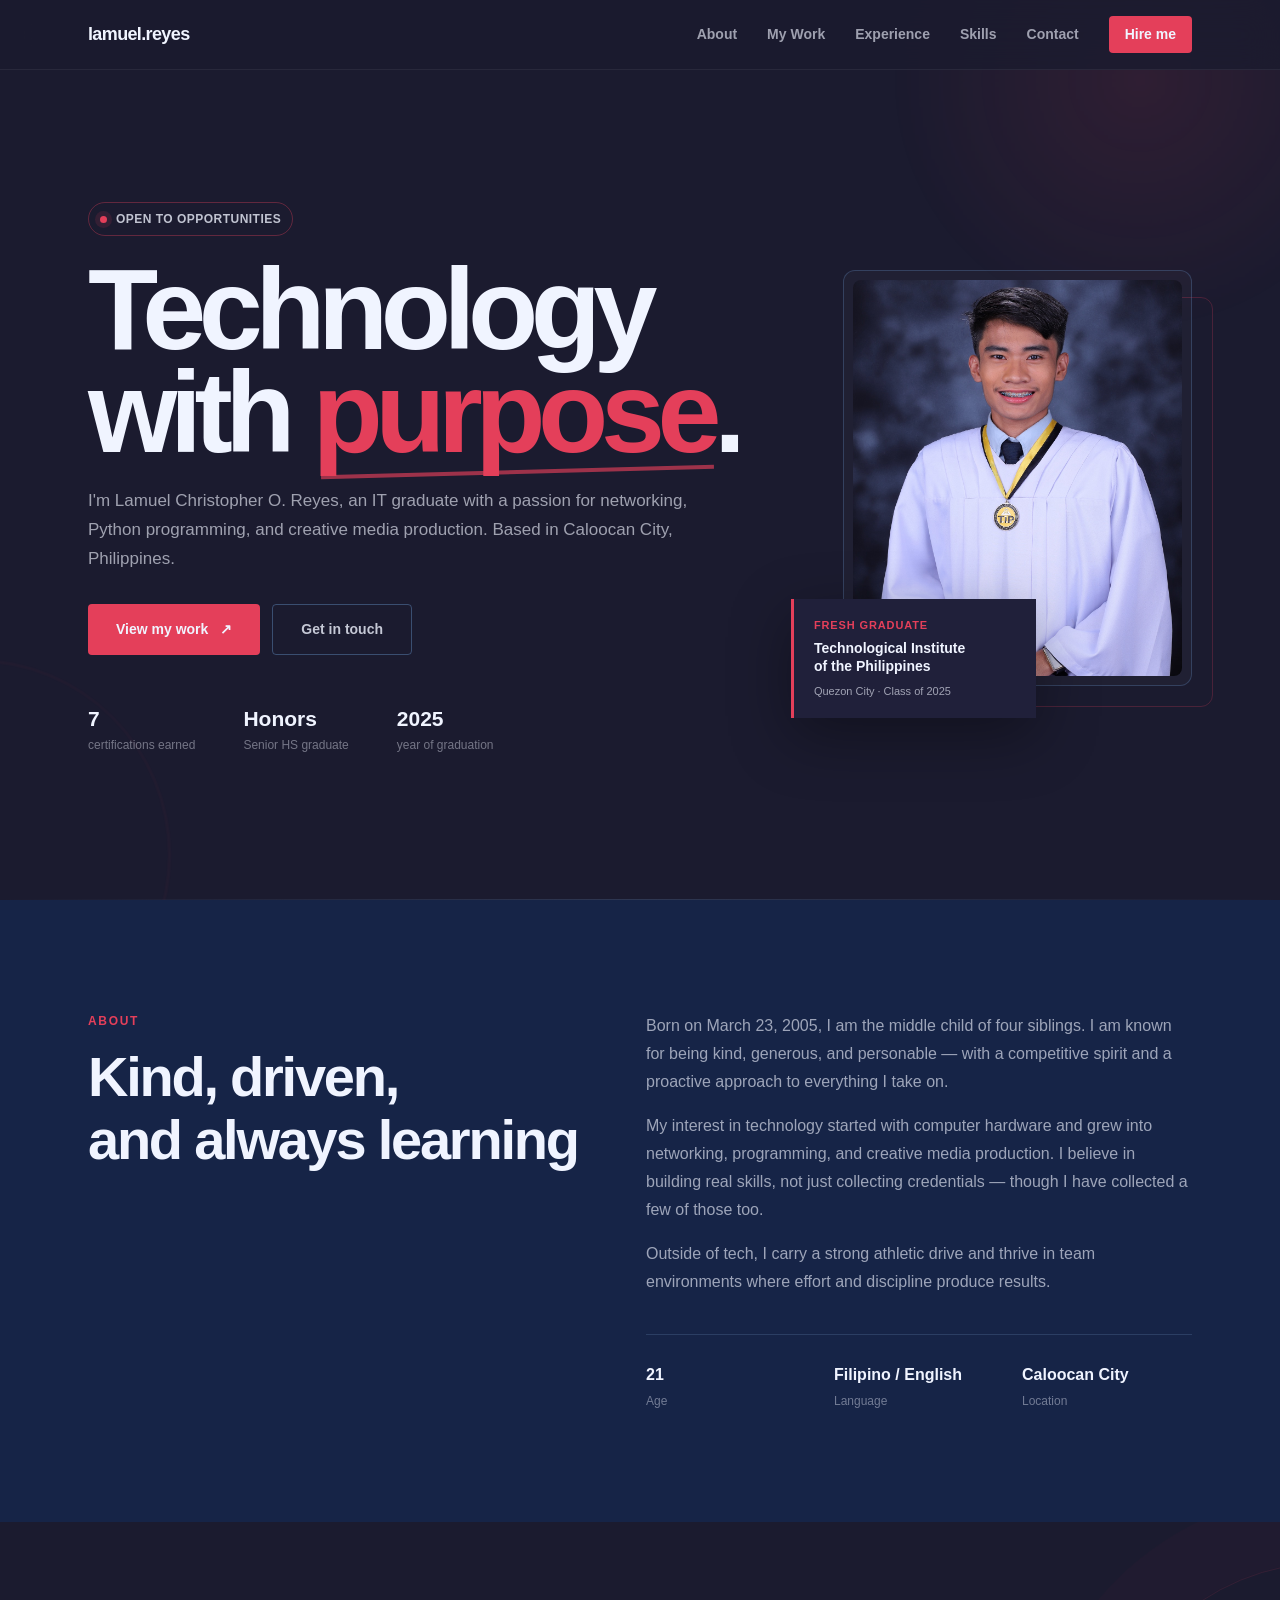
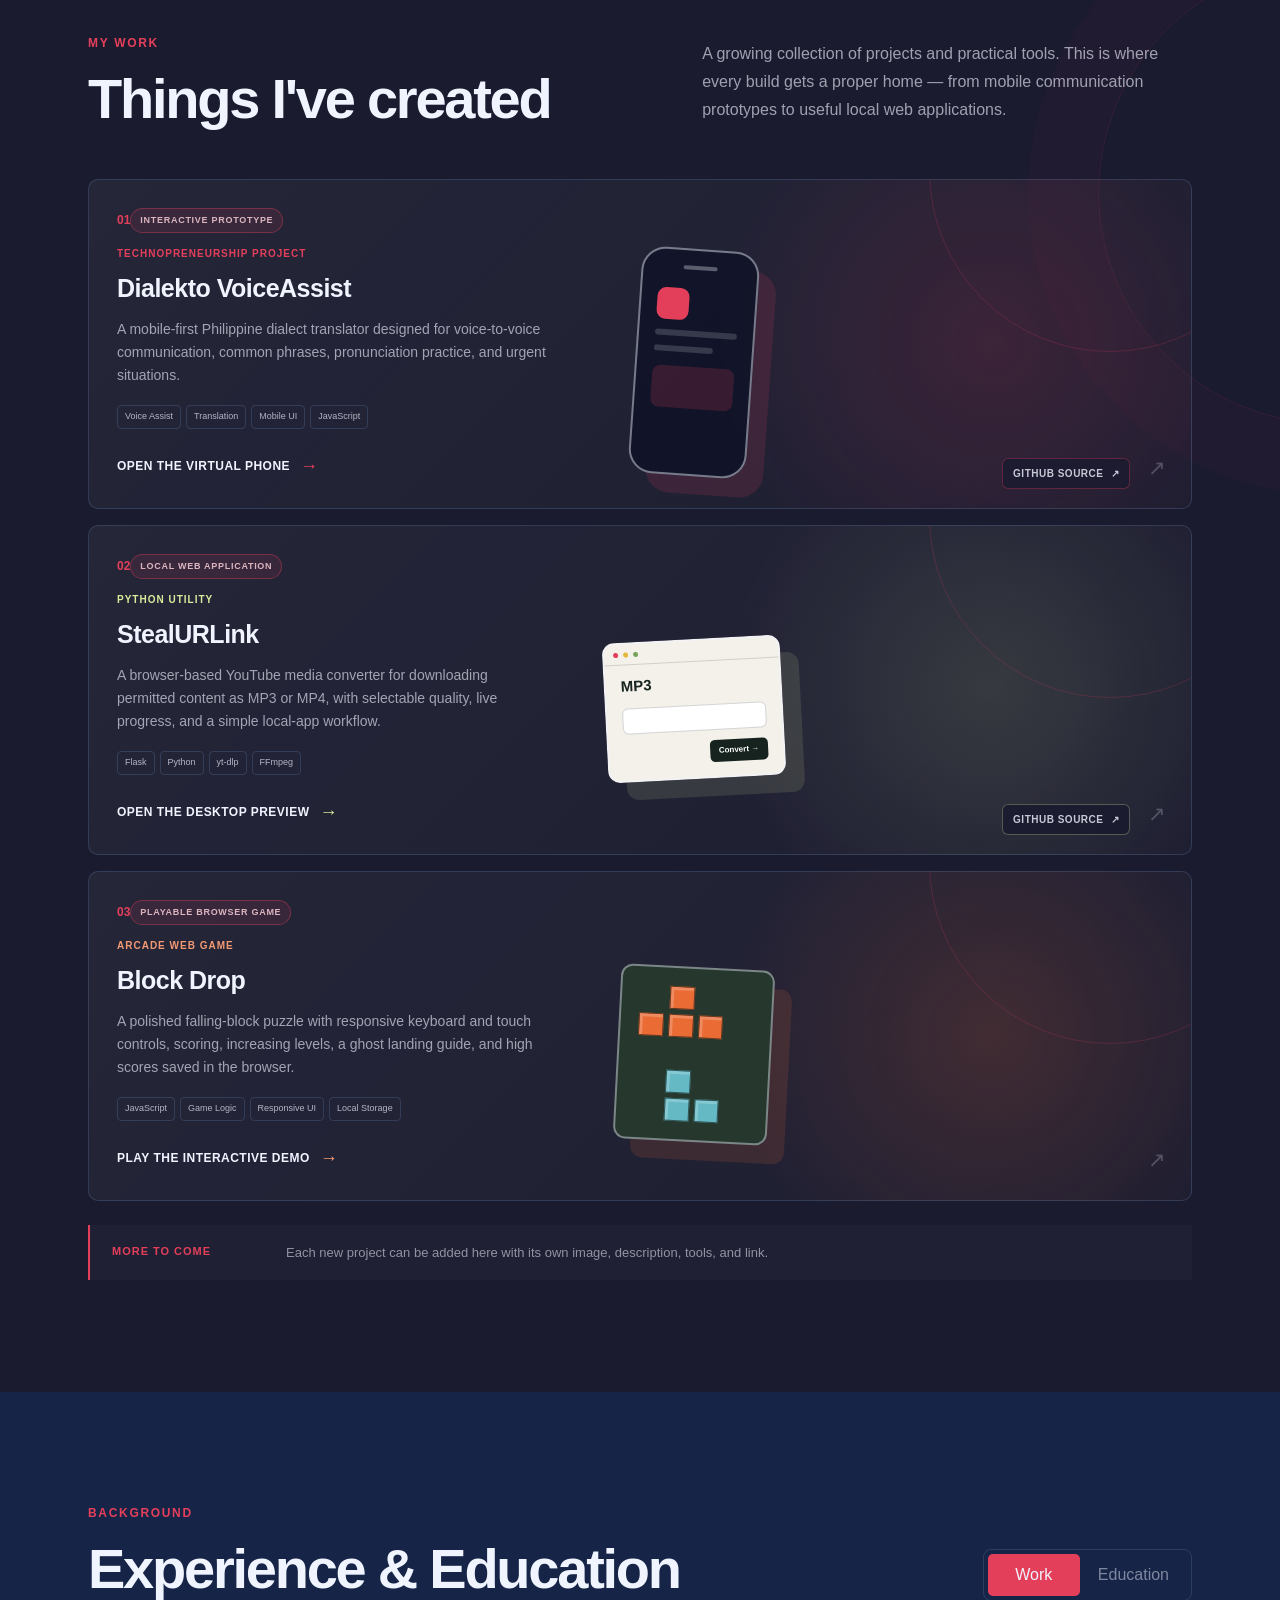
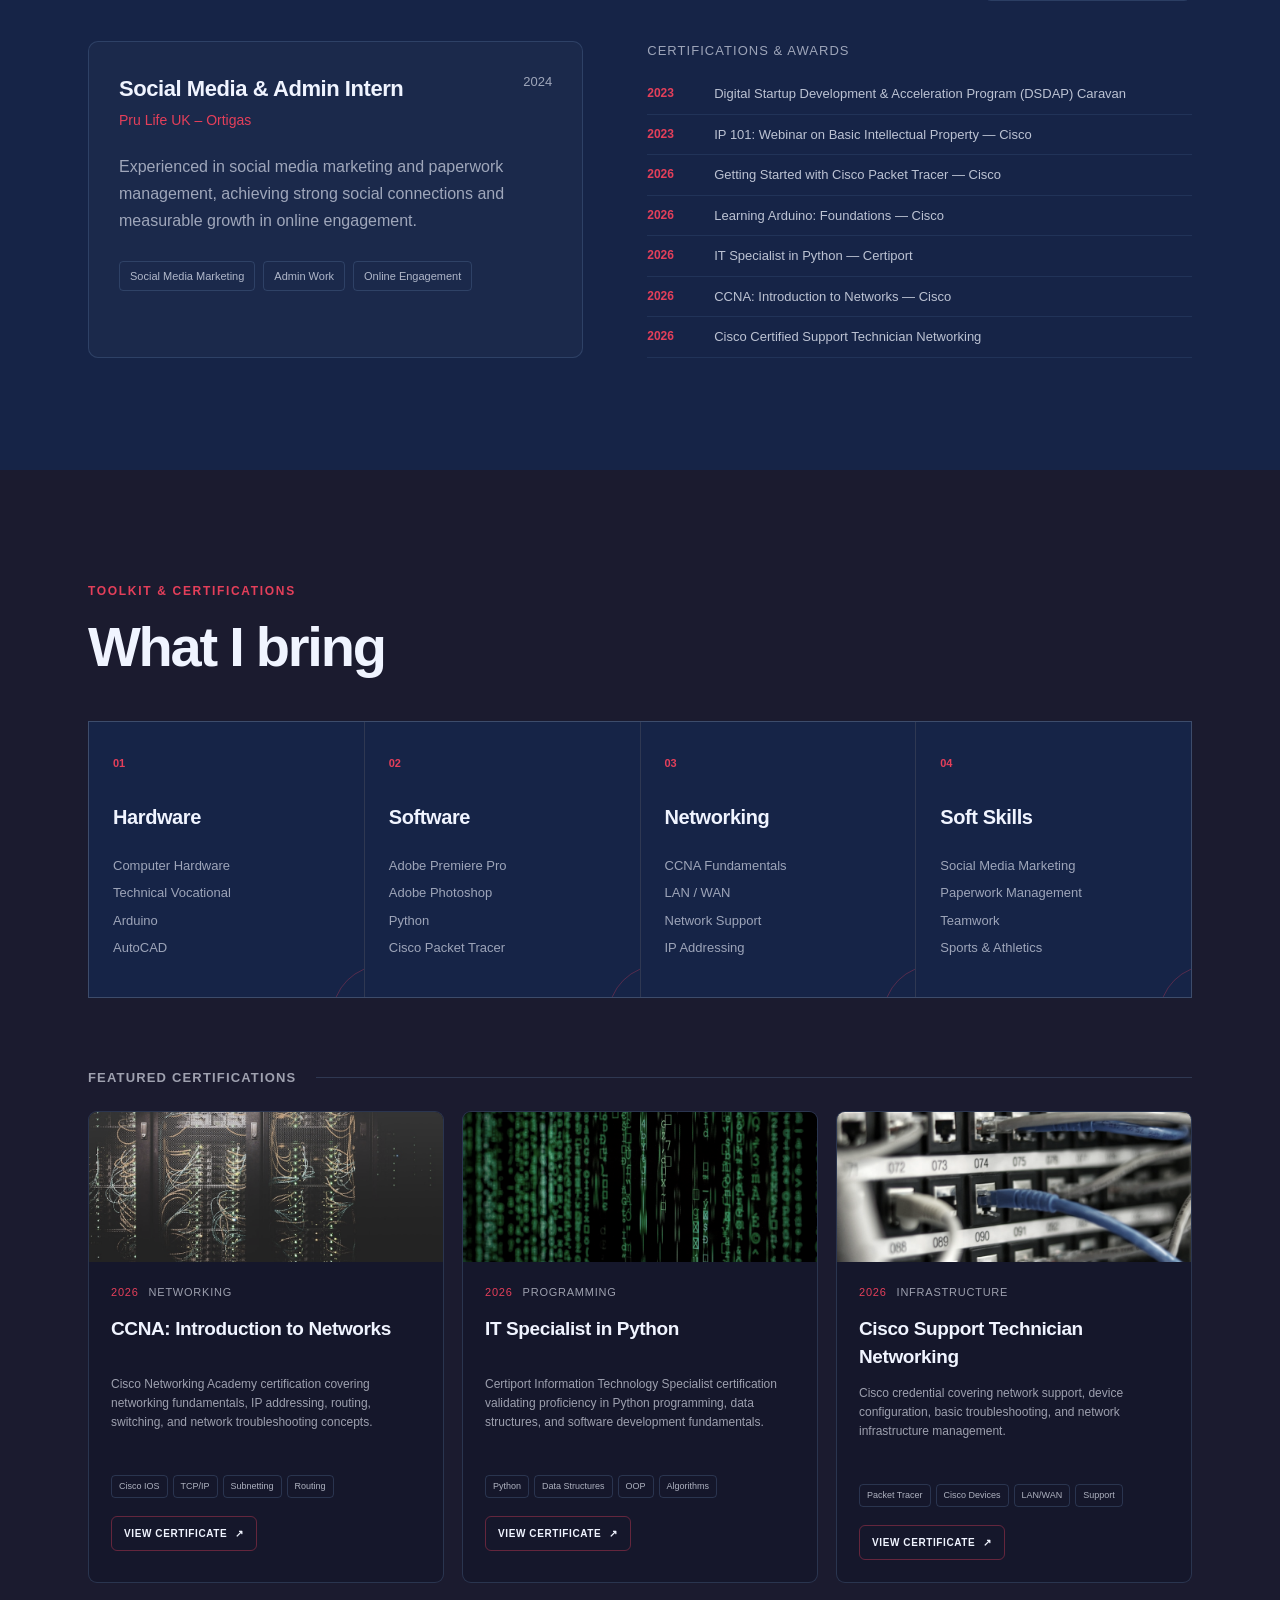
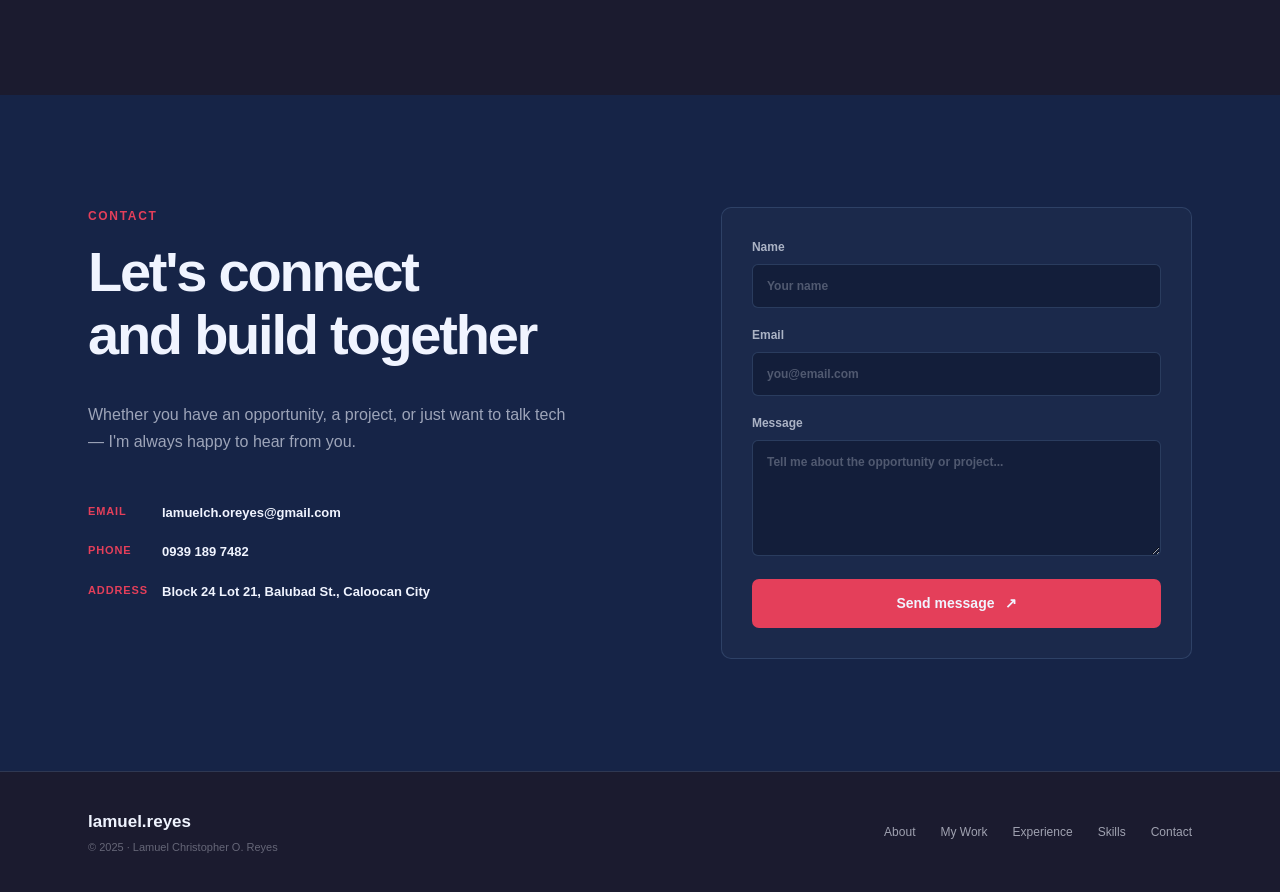
==== commit b007b95e: "Add files via upload" ====
--- a/index.html
+++ b/index.html
@@ -11,8 +11,8 @@
   <meta property="og:description" content="Technology with purpose — networking, Python, hardware, and creative media.">
   <meta property="og:image" content="images/social-preview.png">
   <link rel="icon" href="images/favicon.png">
-  <link rel="stylesheet" href="style.css?v=7">
-  <script src="script.js?v=6" defer></script>
+  <link rel="stylesheet" href="style.css?v=8">
+  <script src="script.js?v=8" defer></script>
 </head>
 
 <body>
@@ -93,7 +93,7 @@
             environments where effort and discipline produce results.
           </p>
           <div class="about-facts">
-            <div><strong>21</strong><span>Age</span></div>
+            <div><strong id="current-age">21</strong><span>Age</span></div>
             <div><strong>Filipino / English</strong><span>Language</span></div>
             <div><strong>Caloocan City</strong><span>Location</span></div>
           </div>
@@ -168,6 +168,28 @@
             <a class="project-repo-link converter-repo-link" href="https://github.com/L0mi/Youtube-Video-converter"
               target="_blank" rel="noopener noreferrer">GitHub source <span aria-hidden="true">↗</span></a>
           </div>
+          <div class="featured-project-wrap">
+            <button class="project-collection featured-project tetris-project project-launch" type="button"
+              data-open-tetris aria-haspopup="dialog">
+              <div class="project-card-top"><span>03</span><span class="project-status project-status-live">Playable
+                  browser game</span></div>
+              <div class="project-feature-copy">
+                <div>
+                  <p class="project-kicker">Arcade web game</p>
+                  <h3>Block Drop</h3>
+                  <p>A polished falling-block puzzle with responsive keyboard and touch controls, scoring, increasing
+                    levels, a ghost landing guide, and high scores saved in the browser.</p>
+                  <div class="tags compact"><span>JavaScript</span><span>Game Logic</span><span>Responsive
+                      UI</span><span>Local Storage</span></div>
+                  <span class="project-open-label">Play the interactive demo <span aria-hidden="true">→</span></span>
+                </div>
+                <span class="project-tetris-mark" aria-hidden="true">
+                  <i></i><i></i><i></i><i></i><b></b><b></b><b></b>
+                </span>
+              </div>
+              <span class="project-arrow" aria-hidden="true">↗</span>
+            </button>
+          </div>
         </div>
         <div class="work-note">
           <span>More to come</span>
@@ -472,6 +494,26 @@
       </div>
     </dialog>
 
+    <dialog class="game-dialog" id="block-drop-preview" aria-labelledby="block-drop-preview-title">
+      <div class="game-preview">
+        <header class="phone-preview-header app-preview-header">
+          <div>
+            <span>Interactive browser game</span>
+            <h2 id="block-drop-preview-title">Block Drop</h2>
+          </div>
+          <div class="preview-actions">
+            <button class="phone-close" type="button" data-close-tetris aria-label="Close Block Drop game">×</button>
+          </div>
+        </header>
+        <div class="game-browser-window">
+          <iframe src="projects/block-drop/index.html?v=1" title="Playable Block Drop falling-block game"
+            loading="lazy"></iframe>
+        </div>
+        <p class="phone-preview-hint">A complete playable demo. Use the arrow keys and space bar, or the on-screen
+          controls on touch devices.</p>
+      </div>
+    </dialog>
+
     <footer>
       <div class="container footer-inner">
         <div><strong>lamuel.reyes</strong><span>© 2025 · Lamuel Christopher O. Reyes</span></div>
--- a/style.css
+++ b/style.css
@@ -583,6 +583,49 @@
 .project-browser-mark > span { height: 26px; border: 1px solid rgba(23,35,31,.18); border-radius: 6px; background: white; }
 .project-browser-mark > em { align-self: flex-end; padding: 5px 9px; border-radius: 5px; background: #17231f; color: white; font-size: 8px; font-style: normal; font-weight: 800; }
 .converter-project:hover .project-browser-mark { box-shadow: 23px 23px 0 rgba(216,237,155,.17); transform: rotate(-1deg) translateY(-4px); }
+.tetris-project {
+  background:
+    radial-gradient(circle at 82% 50%, rgba(235,107,53,.17), transparent 29%),
+    linear-gradient(135deg, rgba(255,255,255,.05), rgba(255,255,255,.012));
+}
+.tetris-project .project-kicker,
+.tetris-project .project-open-label span { color: #f39a73 !important; }
+.tetris-project:hover { border-color: rgba(235,107,53,.56); }
+.project-tetris-mark {
+  position: relative;
+  width: 154px;
+  aspect-ratio: .88;
+  justify-self: center;
+  display: grid;
+  grid-template-columns: repeat(4, 1fr);
+  grid-template-rows: repeat(5, 1fr);
+  gap: 5px;
+  padding: 18px;
+  border: 2px solid rgba(240,244,255,.42);
+  border-radius: 12px;
+  background: #26372e;
+  box-shadow: 18px 18px 0 rgba(235,107,53,.14);
+  transform: rotate(3deg);
+  transition: transform 260ms ease, box-shadow 260ms ease;
+}
+.project-tetris-mark i,
+.project-tetris-mark b {
+  display: block;
+  border: 1px solid rgba(18,28,22,.62);
+  background: #eb6b35;
+  box-shadow: inset 3px 3px rgba(255,255,255,.22);
+}
+.project-tetris-mark i:nth-child(1) { grid-area: 1 / 2; }
+.project-tetris-mark i:nth-child(2) { grid-area: 2 / 1; }
+.project-tetris-mark i:nth-child(3) { grid-area: 2 / 2; }
+.project-tetris-mark i:nth-child(4) { grid-area: 2 / 3; }
+.project-tetris-mark b:nth-of-type(1) { grid-area: 4 / 2; background: #65b9c5; }
+.project-tetris-mark b:nth-of-type(2) { grid-area: 5 / 2; background: #65b9c5; }
+.project-tetris-mark b:nth-of-type(3) { grid-area: 5 / 3; background: #65b9c5; }
+.tetris-project:hover .project-tetris-mark {
+  box-shadow: 23px 23px 0 rgba(235,107,53,.2);
+  transform: rotate(1deg) translateY(-4px);
+}
 .work-note {
   display: grid;
   grid-template-columns: 150px 1fr;
@@ -949,6 +992,30 @@
 .app-preview { width: min(1120px, calc(100% - 32px)); min-height: 100%; margin: 0 auto; padding: 24px 0 30px; }
 .app-preview-header { margin-bottom: 18px; }
 .browser-window { overflow: hidden; border: 1px solid rgba(240,244,255,.18); border-radius: 18px; background: #f4f1eb; box-shadow: 0 30px 90px rgba(0,0,0,.48); }
+.game-dialog {
+  width: 100%;
+  max-width: none;
+  height: 100%;
+  max-height: none;
+  margin: 0;
+  padding: 0;
+  border: 0;
+  background: rgba(10,13,29,.97);
+  color: var(--ink);
+  overflow: auto;
+}
+.game-dialog::backdrop { background: rgba(5,7,16,.86); backdrop-filter: blur(12px); }
+.game-preview { width: min(1240px, calc(100% - 32px)); min-height: 100%; margin: 0 auto; padding: 24px 0 30px; }
+.game-browser-window {
+  height: min(760px, calc(100vh - 150px));
+  min-height: 540px;
+  overflow: hidden;
+  border: 1px solid rgba(240,244,255,.18);
+  border-radius: 18px;
+  background: #f1eddf;
+  box-shadow: 0 30px 90px rgba(0,0,0,.5);
+}
+.game-browser-window iframe { width: 100%; height: 100%; display: block; border: 0; background: #f1eddf; }
 .browser-toolbar { height: 42px; display: grid; grid-template-columns: 100px 1fr 100px; align-items: center; padding: 0 14px; background: #e6e3dc; border-bottom: 1px solid #d2cfc6; }
 .browser-dots { display: flex; gap: 7px; }
 .browser-dots i { width: 10px; height: 10px; border-radius: 50%; background: #ef6b5d; }
@@ -1059,6 +1126,7 @@
   .project-feature-copy { display: block; }
   .project-phone-mark { display: none; }
   .project-browser-mark { display: none; }
+  .project-tetris-mark { display: none; }
   .phone-preview { width: min(100% - 20px, 760px); padding-top: 12px; }
   .phone-preview-header { margin-bottom: 10px; }
   .phone-preview-header h2 { font-size: 22px; }
@@ -1070,6 +1138,8 @@
   }
   .phone-preview-hint { display: none; }
   .app-preview { width:min(100% - 20px,1120px); padding-top:12px; }
+  .game-preview { width: min(100% - 20px,1240px); padding-top: 12px; }
+  .game-browser-window { height: calc(100vh - 88px); min-height: 560px; border-radius: 12px; }
   .browser-toolbar { grid-template-columns:70px 1fr 70px; }
   .steal-nav { padding:0 16px; }
   .steal-nav small { display:none; }
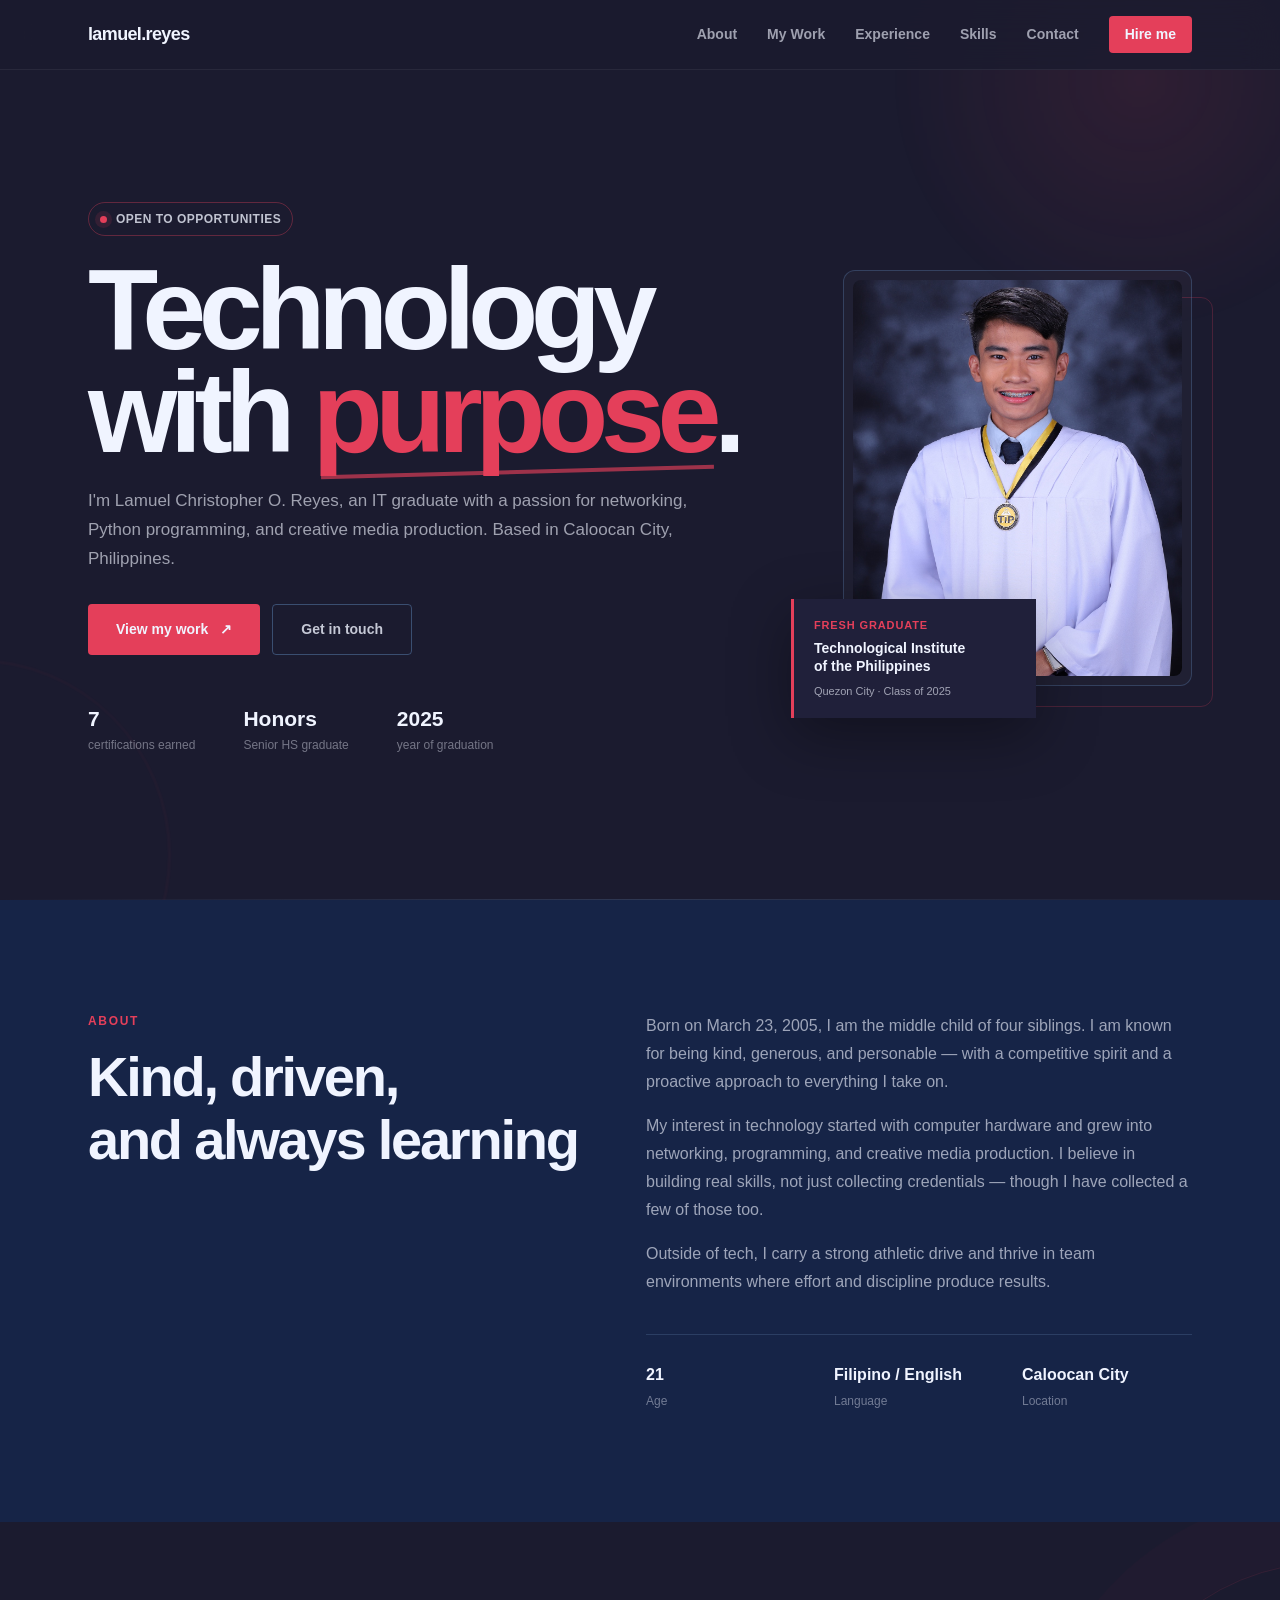
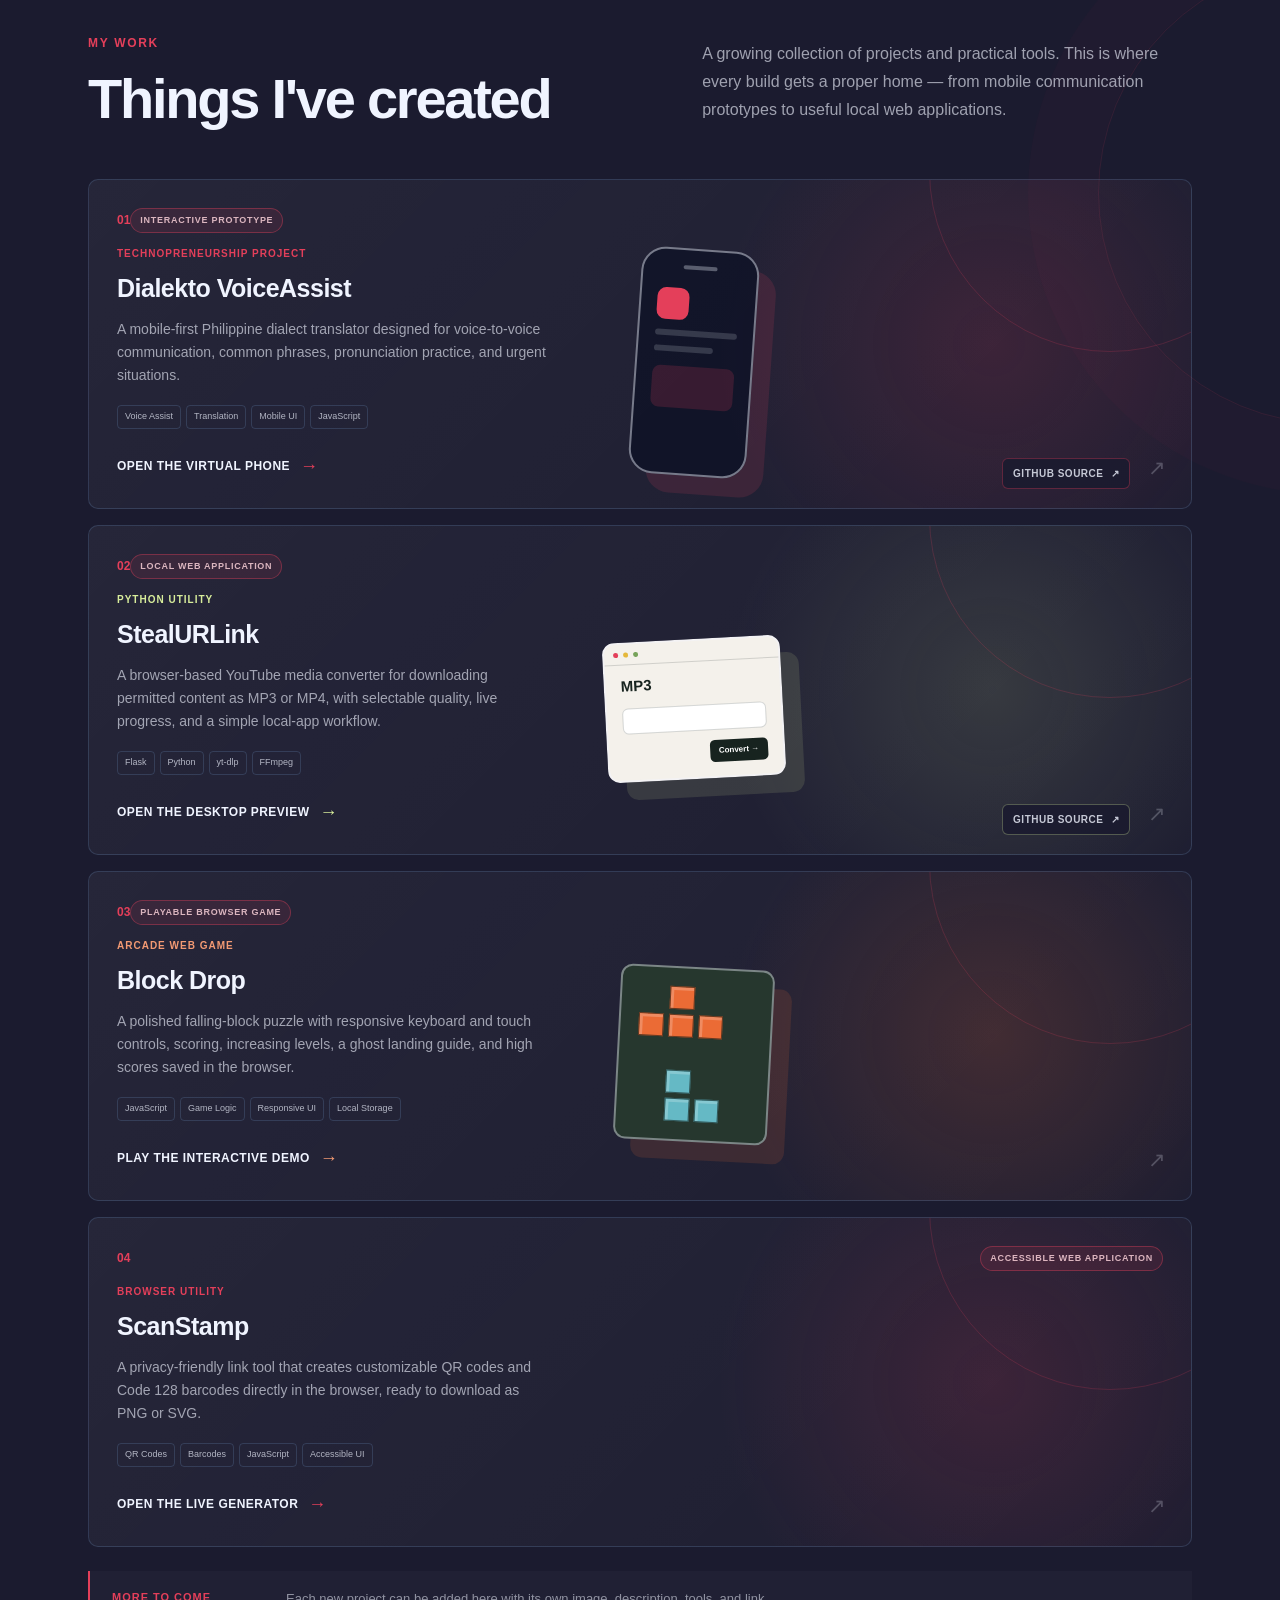
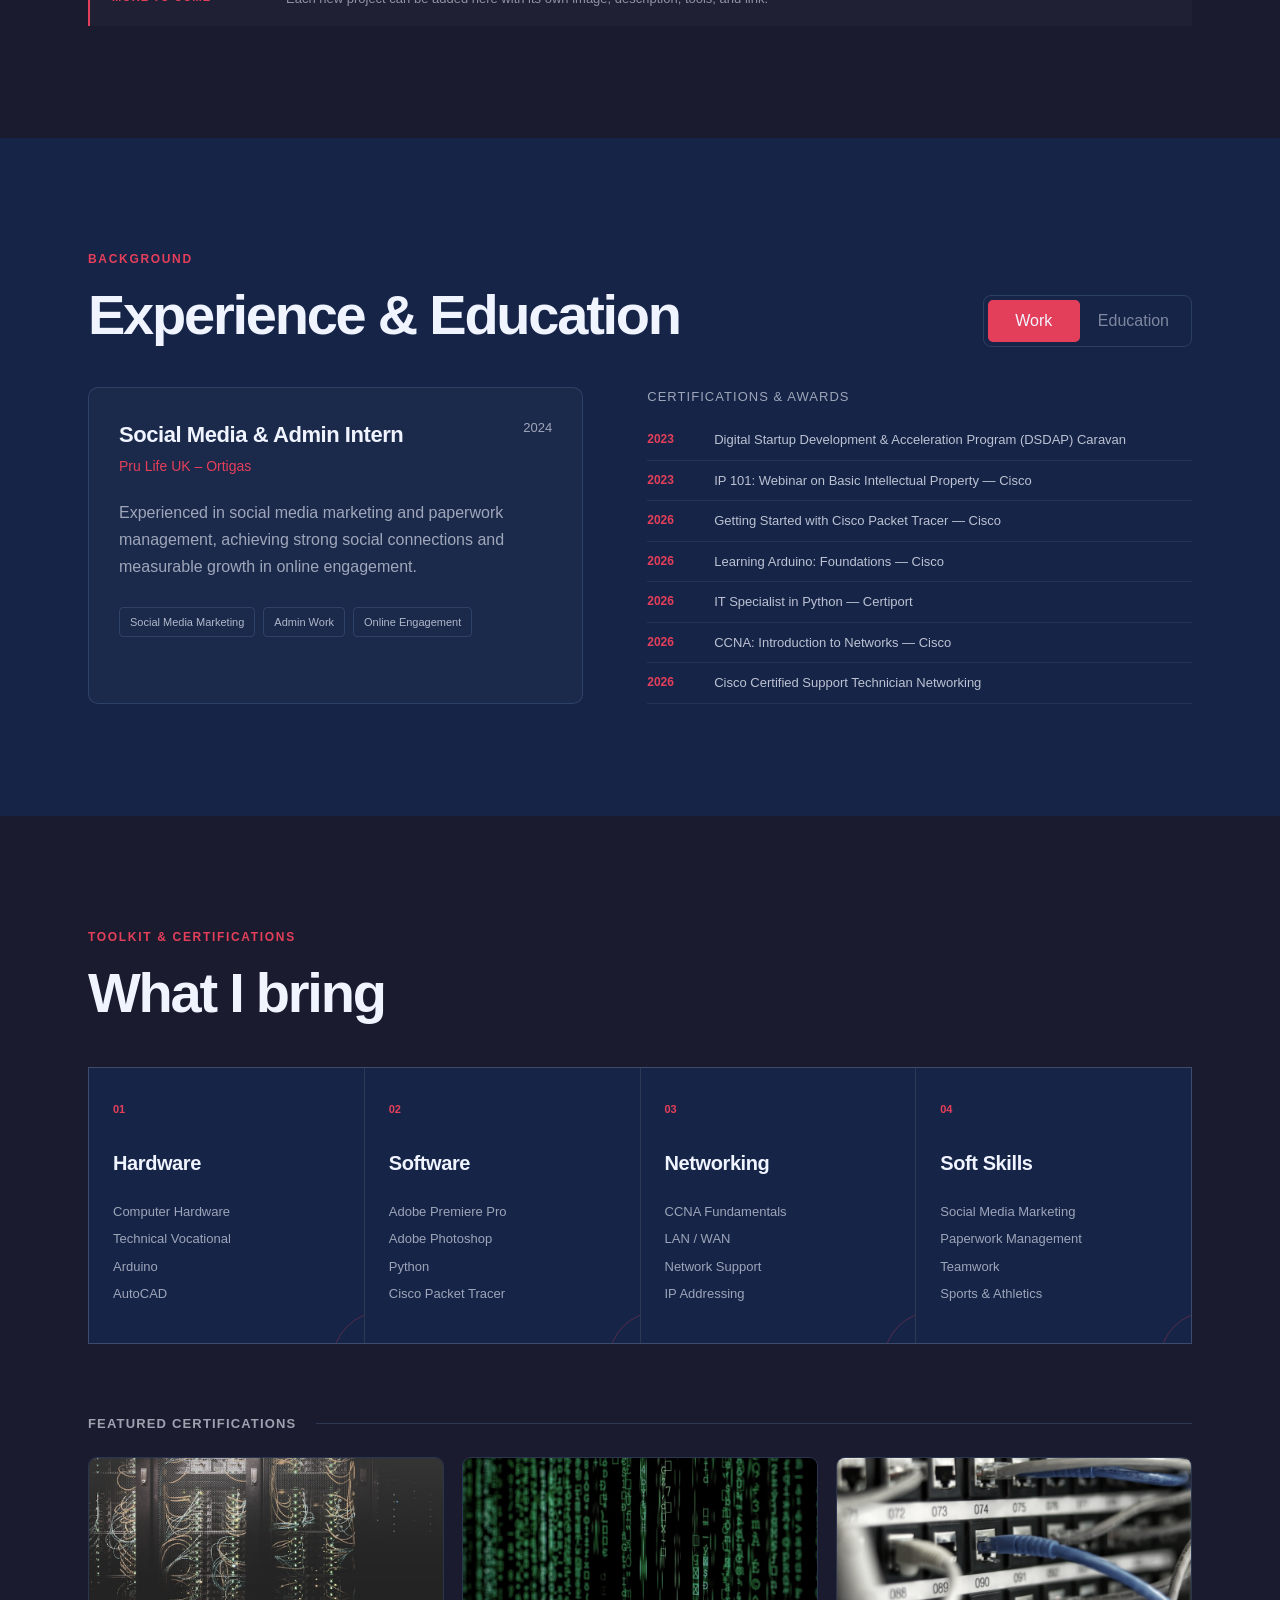
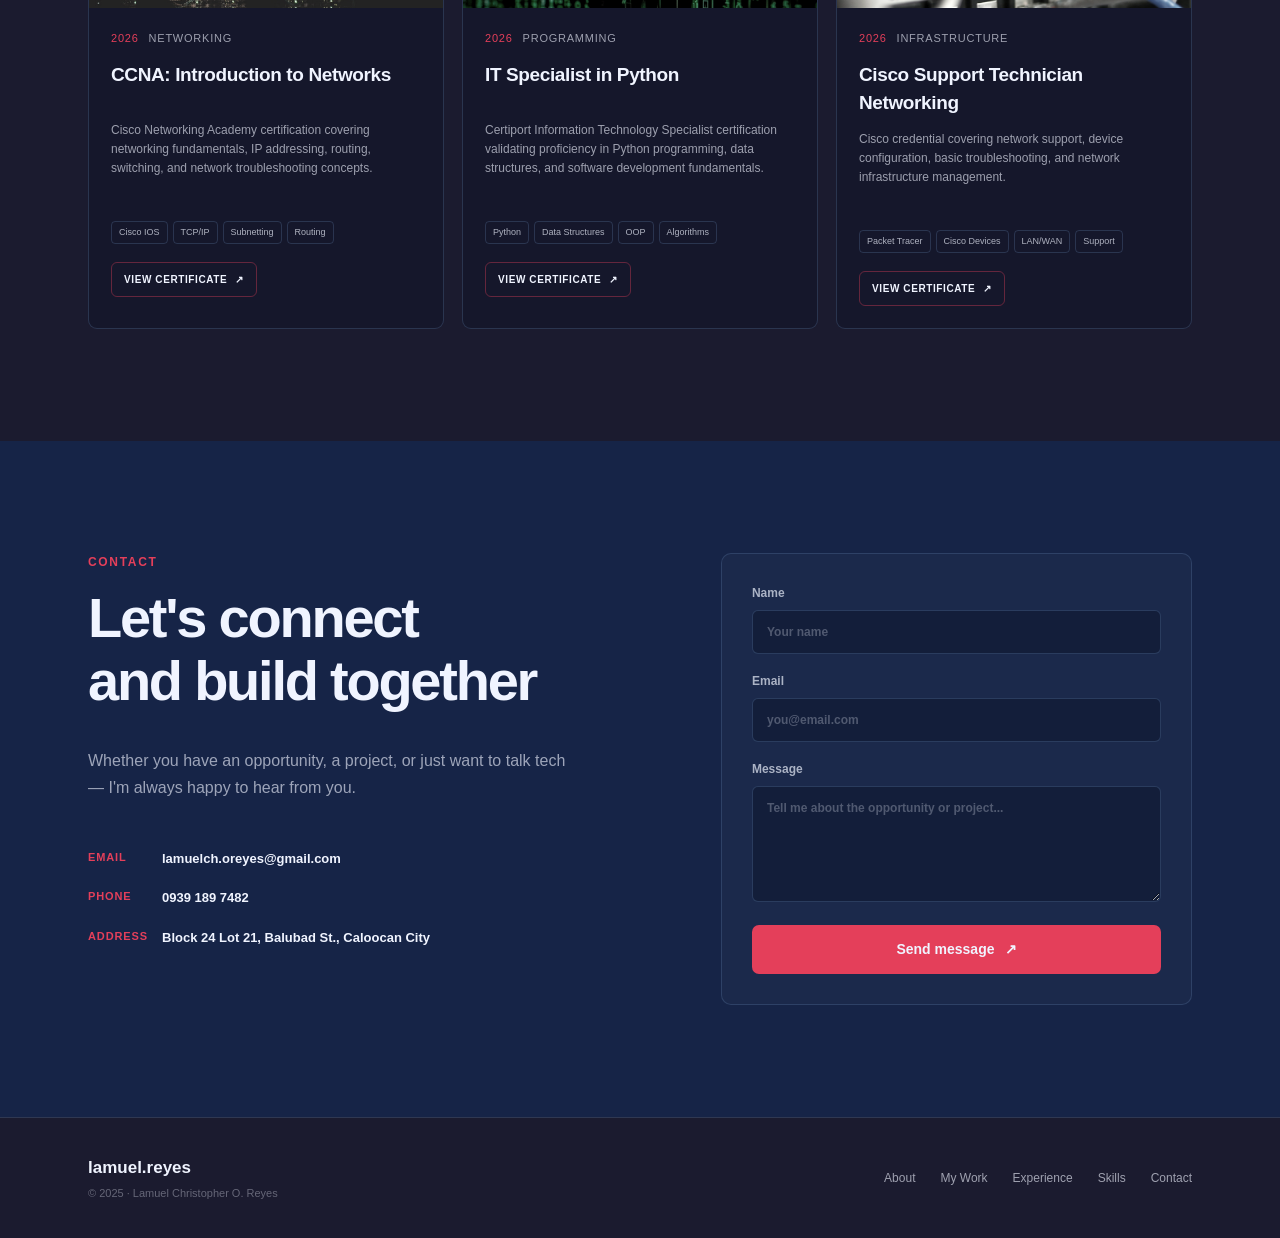
==== commit cf25a6b4: "Add featured project section for ScanStamp Added a new featured project section for ScanStamp with d" ====
--- a/index.html
+++ b/index.html
@@ -190,6 +190,28 @@
               <span class="project-arrow" aria-hidden="true">↗</span>
             </button>
           </div>
+          <div class="featured-project-wrap">
+            <a class="project-collection featured-project scanstamp-project project-launch"
+              href="projects/scanstamp/index.html" aria-label="Open ScanStamp QR code and barcode generator">
+              <div class="project-card-top"><span>04</span><span class="project-status project-status-live">Accessible web
+                  application</span></div>
+              <div class="project-feature-copy">
+                <div>
+                  <p class="project-kicker">Browser utility</p>
+                  <h3>ScanStamp</h3>
+                  <p>A privacy-friendly link tool that creates customizable QR codes and Code 128 barcodes directly in
+                    the browser, ready to download as PNG or SVG.</p>
+                  <div class="tags compact"><span>QR Codes</span><span>Barcodes</span><span>JavaScript</span><span>Accessible
+                      UI</span></div>
+                  <span class="project-open-label">Open the live generator <span aria-hidden="true">→</span></span>
+                </div>
+                <span class="project-scanstamp-mark" aria-hidden="true">
+                  <i></i><i></i><i></i><b></b><b></b><b></b><b></b><b></b>
+                </span>
+              </div>
+              <span class="project-arrow" aria-hidden="true">↗</span>
+            </a>
+          </div>
         </div>
         <div class="work-note">
           <span>More to come</span>
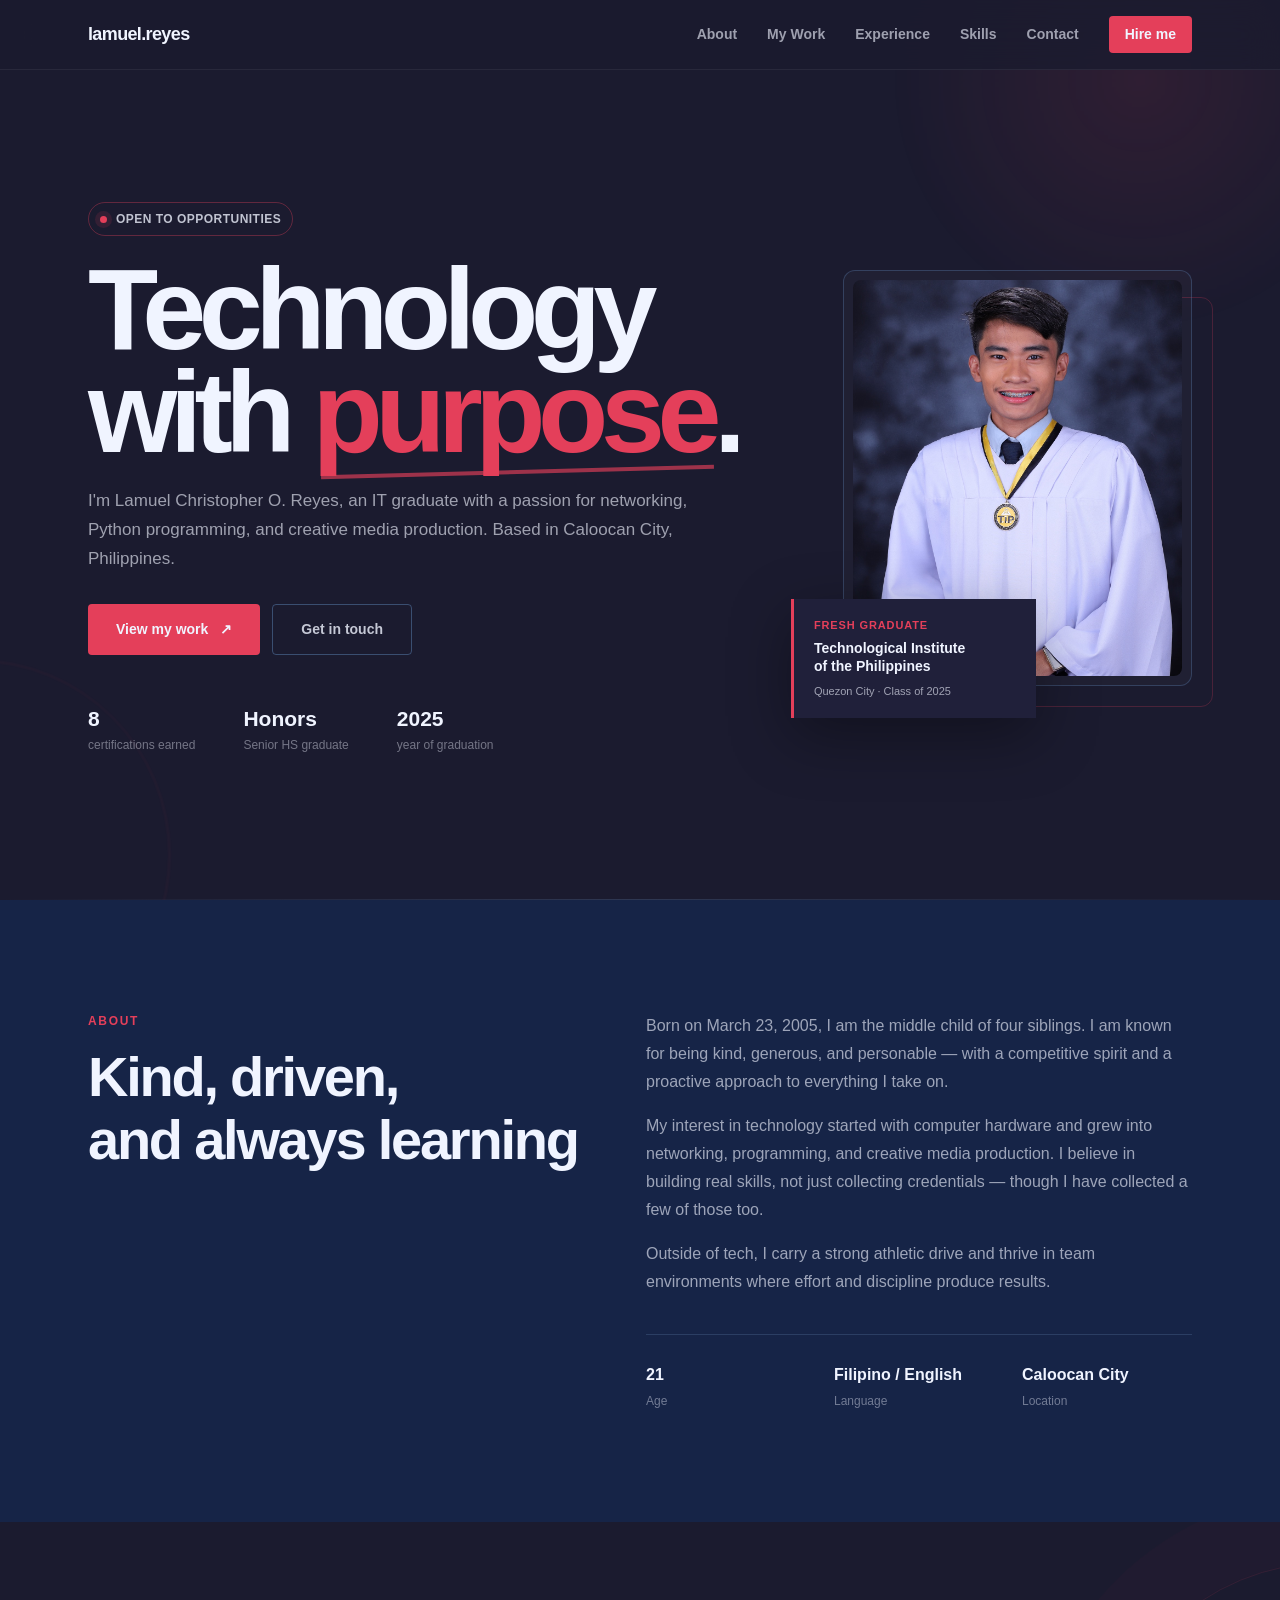
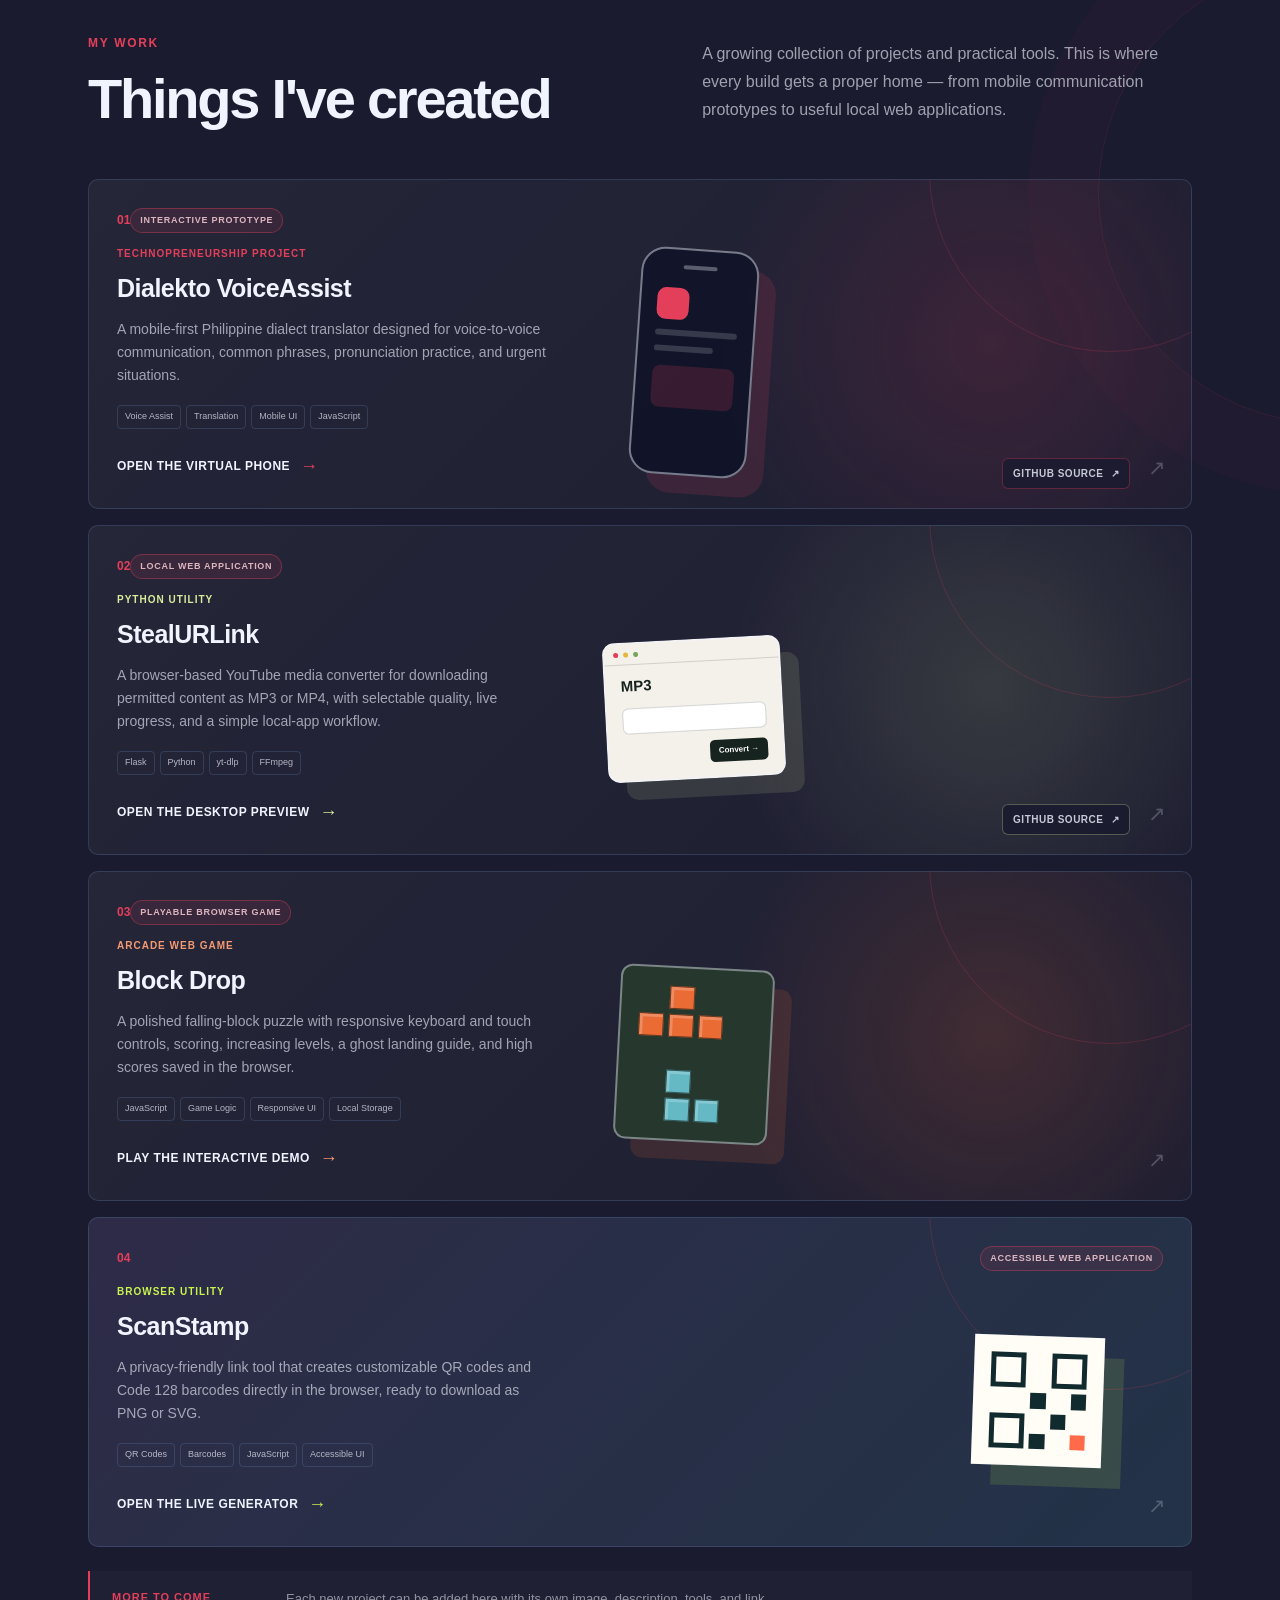
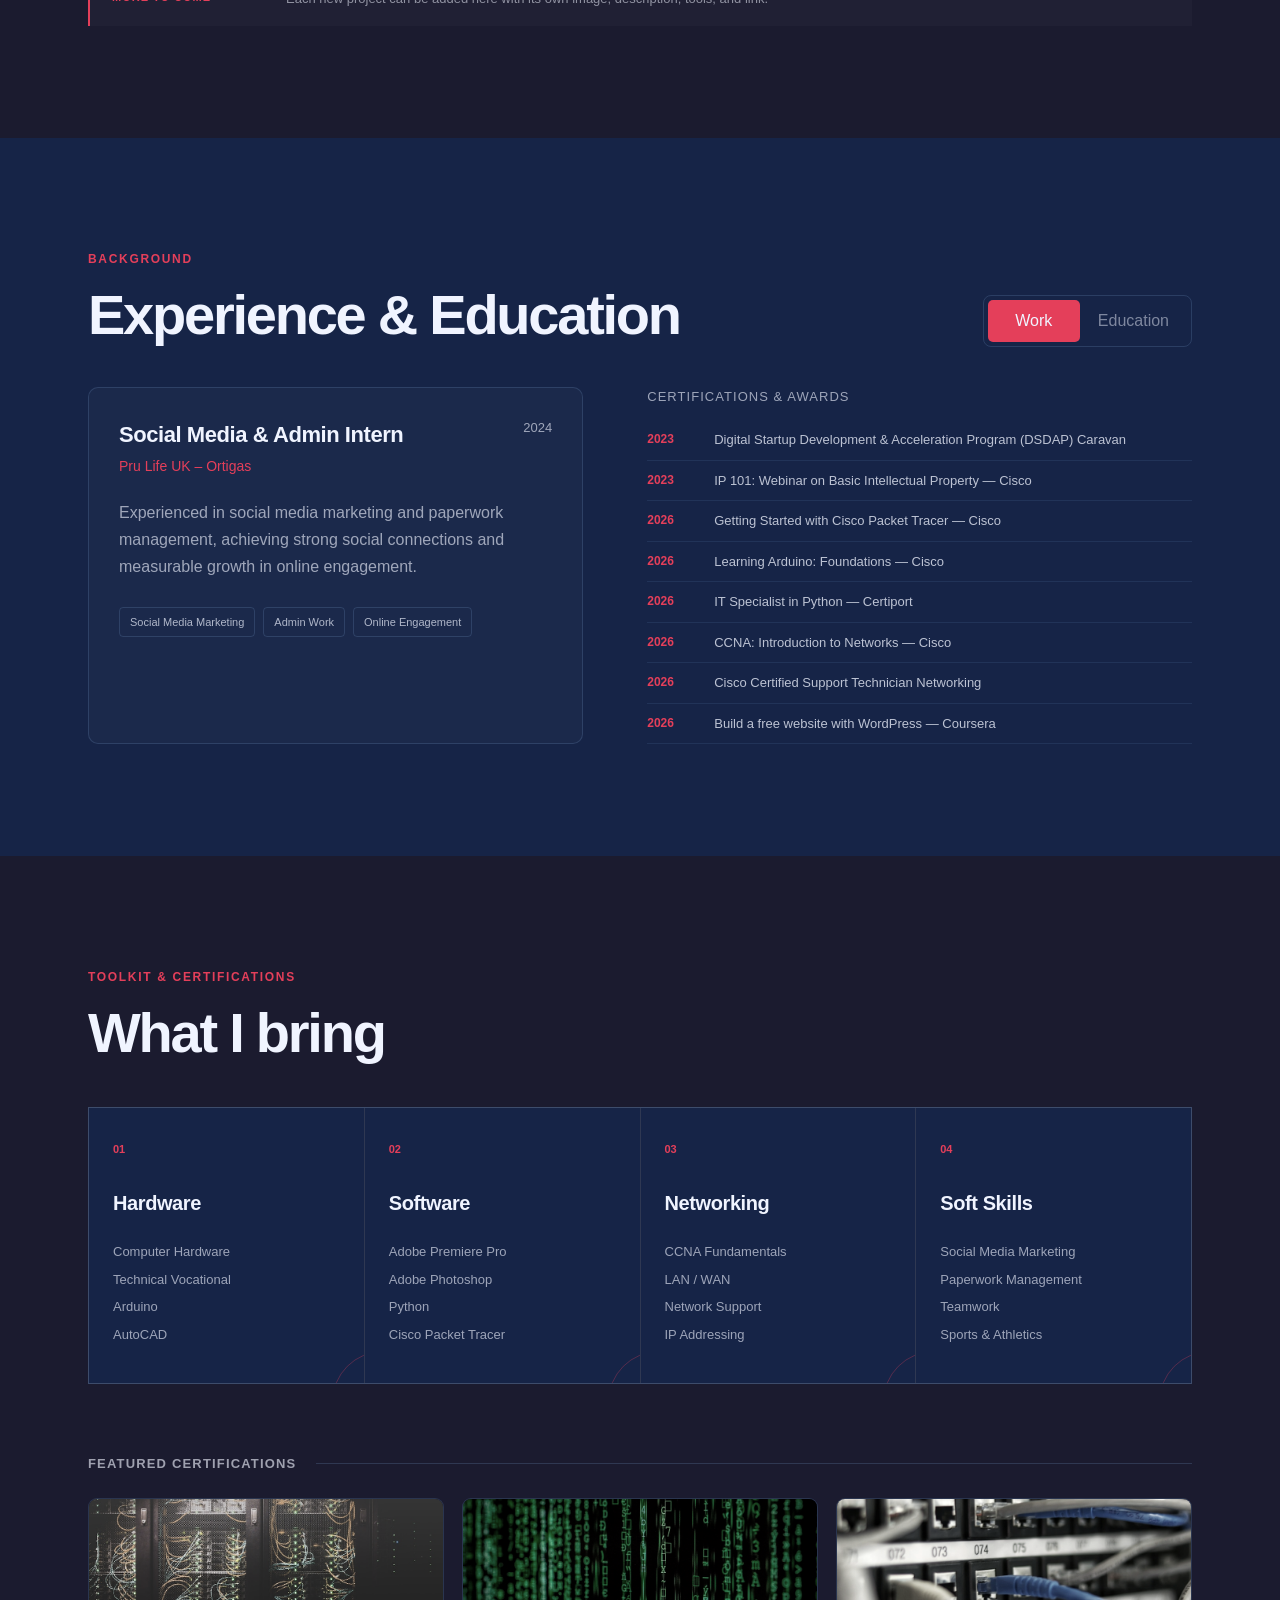
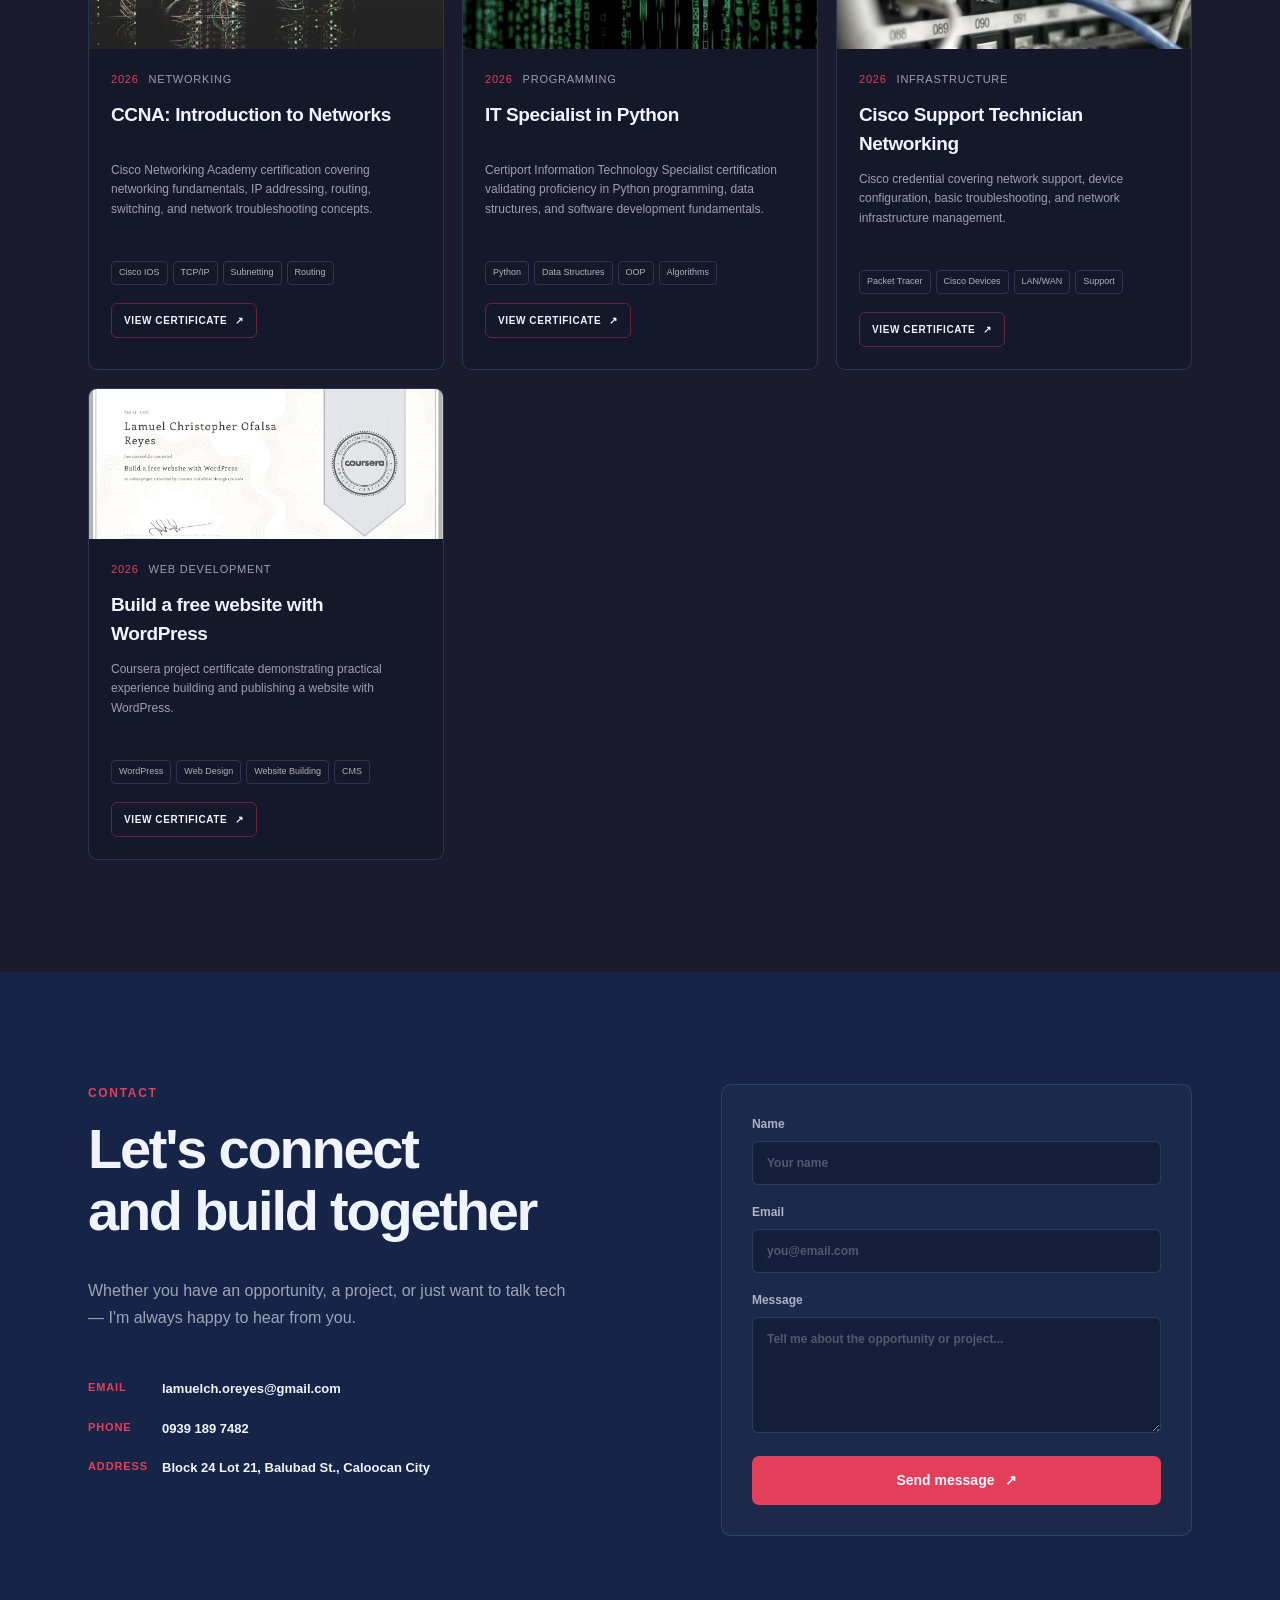
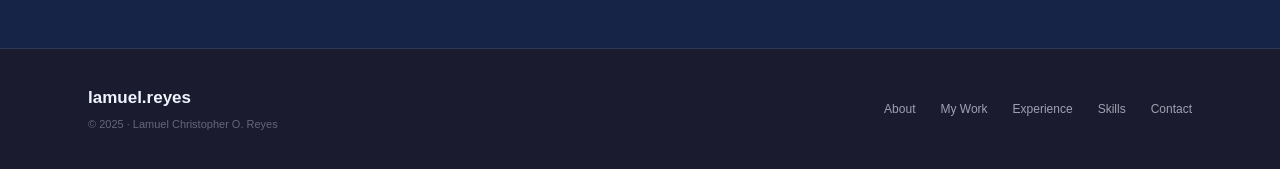
==== commit f806b8cb: "Create index.html" ====
--- a/index.html
+++ b/index.html
@@ -11,7 +11,7 @@
   <meta property="og:description" content="Technology with purpose — networking, Python, hardware, and creative media.">
   <meta property="og:image" content="images/social-preview.png">
   <link rel="icon" href="images/favicon.png">
-  <link rel="stylesheet" href="style.css?v=8">
+  <link rel="stylesheet" href="style.css?v=9">
   <script src="script.js?v=8" defer></script>
 </head>
 
@@ -52,7 +52,7 @@
             <a class="button secondary" href="#contact">Get in touch</a>
           </div>
           <div class="hero-stats">
-            <div><strong>7</strong><span>certifications earned</span></div>
+            <div><strong>8</strong><span>certifications earned</span></div>
             <div><strong>Honors</strong><span>Senior HS graduate</span></div>
             <div><strong>2025</strong><span>year of graduation</span></div>
           </div>
@@ -272,6 +272,9 @@
               <li><span>2026</span>
                 <p>Cisco Certified Support Technician Networking</p>
               </li>
+              <li><span>2026</span>
+                <p>Build a free website with WordPress — Coursera</p>
+              </li>
             </ul>
           </div>
         </div>
@@ -397,6 +400,20 @@
                 rel="noopener noreferrer">View certificate <span aria-hidden="true">↗</span></a>
             </div>
           </article>
+          <article class="featured-card">
+            <div class="featured-image"><img src="images/wordpress-coursera.jpg"
+                alt="Coursera project certificate for Build a free website with WordPress"></div>
+            <div class="featured-content">
+              <div class="card-meta"><span>2026</span><span>Web Development</span></div>
+              <h3>Build a free website with WordPress</h3>
+              <p>Coursera project certificate demonstrating practical experience building and publishing a website
+                with WordPress.</p>
+              <div class="tags compact"><span>WordPress</span><span>Web Design</span><span>Website
+                  Building</span><span>CMS</span></div>
+              <a class="certificate-link" href="certificates/build-a-free-website-with-wordpress-coursera.pdf"
+                target="_blank" rel="noopener noreferrer">View certificate <span aria-hidden="true">↗</span></a>
+            </div>
+          </article>
         </div>
       </div>
     </section>
--- a/style.css
+++ b/style.css
@@ -626,6 +626,39 @@
   box-shadow: 23px 23px 0 rgba(235,107,53,.2);
   transform: rotate(1deg) translateY(-4px);
 }
+.scanstamp-project {
+  color: inherit;
+  text-decoration: none;
+  background: linear-gradient(135deg, rgba(255,107,74,.1), rgba(201,244,79,.07)), var(--blue);
+}
+.scanstamp-project .project-kicker,
+.scanstamp-project .project-open-label span { color: #c9f44f !important; }
+.scanstamp-project:hover { border-color: rgba(201,244,79,.55); }
+.project-scanstamp-mark {
+  width: 130px;
+  aspect-ratio: 1;
+  display: grid;
+  grid-template-columns: repeat(5, 1fr);
+  grid-template-rows: repeat(5, 1fr);
+  gap: 5px;
+  padding: 16px;
+  border: 1px solid rgba(240,244,255,.25);
+  background: #fffdf5;
+  box-shadow: 20px 20px 0 rgba(201,244,79,.13);
+  transform: rotate(2deg);
+  transition: transform .25s ease, box-shadow .25s ease;
+}
+.project-scanstamp-mark i,
+.project-scanstamp-mark b { display: block; background: #102a2e; }
+.project-scanstamp-mark i:nth-child(1) { grid-area: 1 / 1 / 3 / 3; border: 5px solid #102a2e; background: #fffdf5; }
+.project-scanstamp-mark i:nth-child(2) { grid-area: 1 / 4 / 3 / 6; border: 5px solid #102a2e; background: #fffdf5; }
+.project-scanstamp-mark i:nth-child(3) { grid-area: 4 / 1 / 6 / 3; border: 5px solid #102a2e; background: #fffdf5; }
+.project-scanstamp-mark b:nth-of-type(1) { grid-area: 3 / 3; }
+.project-scanstamp-mark b:nth-of-type(2) { grid-area: 3 / 5; }
+.project-scanstamp-mark b:nth-of-type(3) { grid-area: 4 / 4; }
+.project-scanstamp-mark b:nth-of-type(4) { grid-area: 5 / 3; }
+.project-scanstamp-mark b:nth-of-type(5) { grid-area: 5 / 5; background: #ff6b4a; }
+.scanstamp-project:hover .project-scanstamp-mark { box-shadow: 24px 24px 0 rgba(201,244,79,.2); transform: rotate(0) translateY(-4px); }
 .work-note {
   display: grid;
   grid-template-columns: 150px 1fr;
@@ -1127,6 +1160,7 @@
   .project-phone-mark { display: none; }
   .project-browser-mark { display: none; }
   .project-tetris-mark { display: none; }
+  .project-scanstamp-mark { display: none; }
   .phone-preview { width: min(100% - 20px, 760px); padding-top: 12px; }
   .phone-preview-header { margin-bottom: 10px; }
   .phone-preview-header h2 { font-size: 22px; }
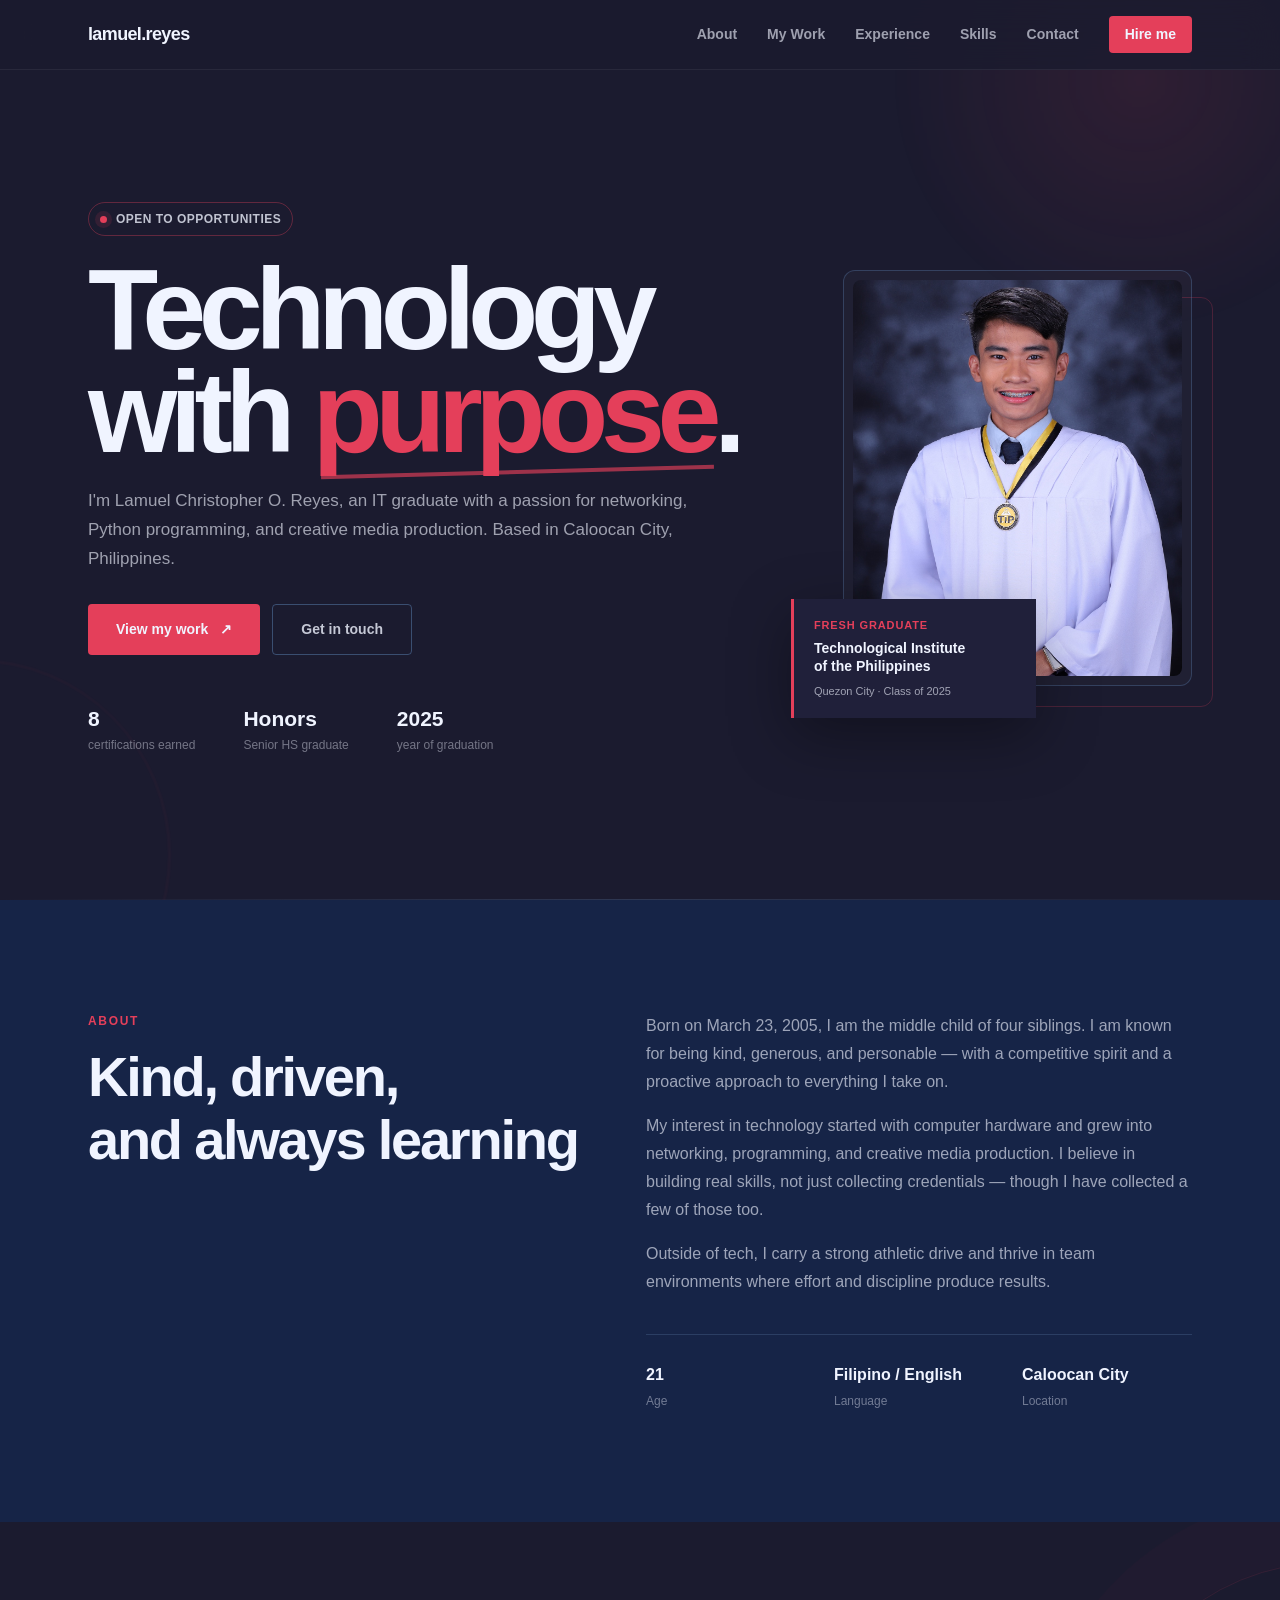
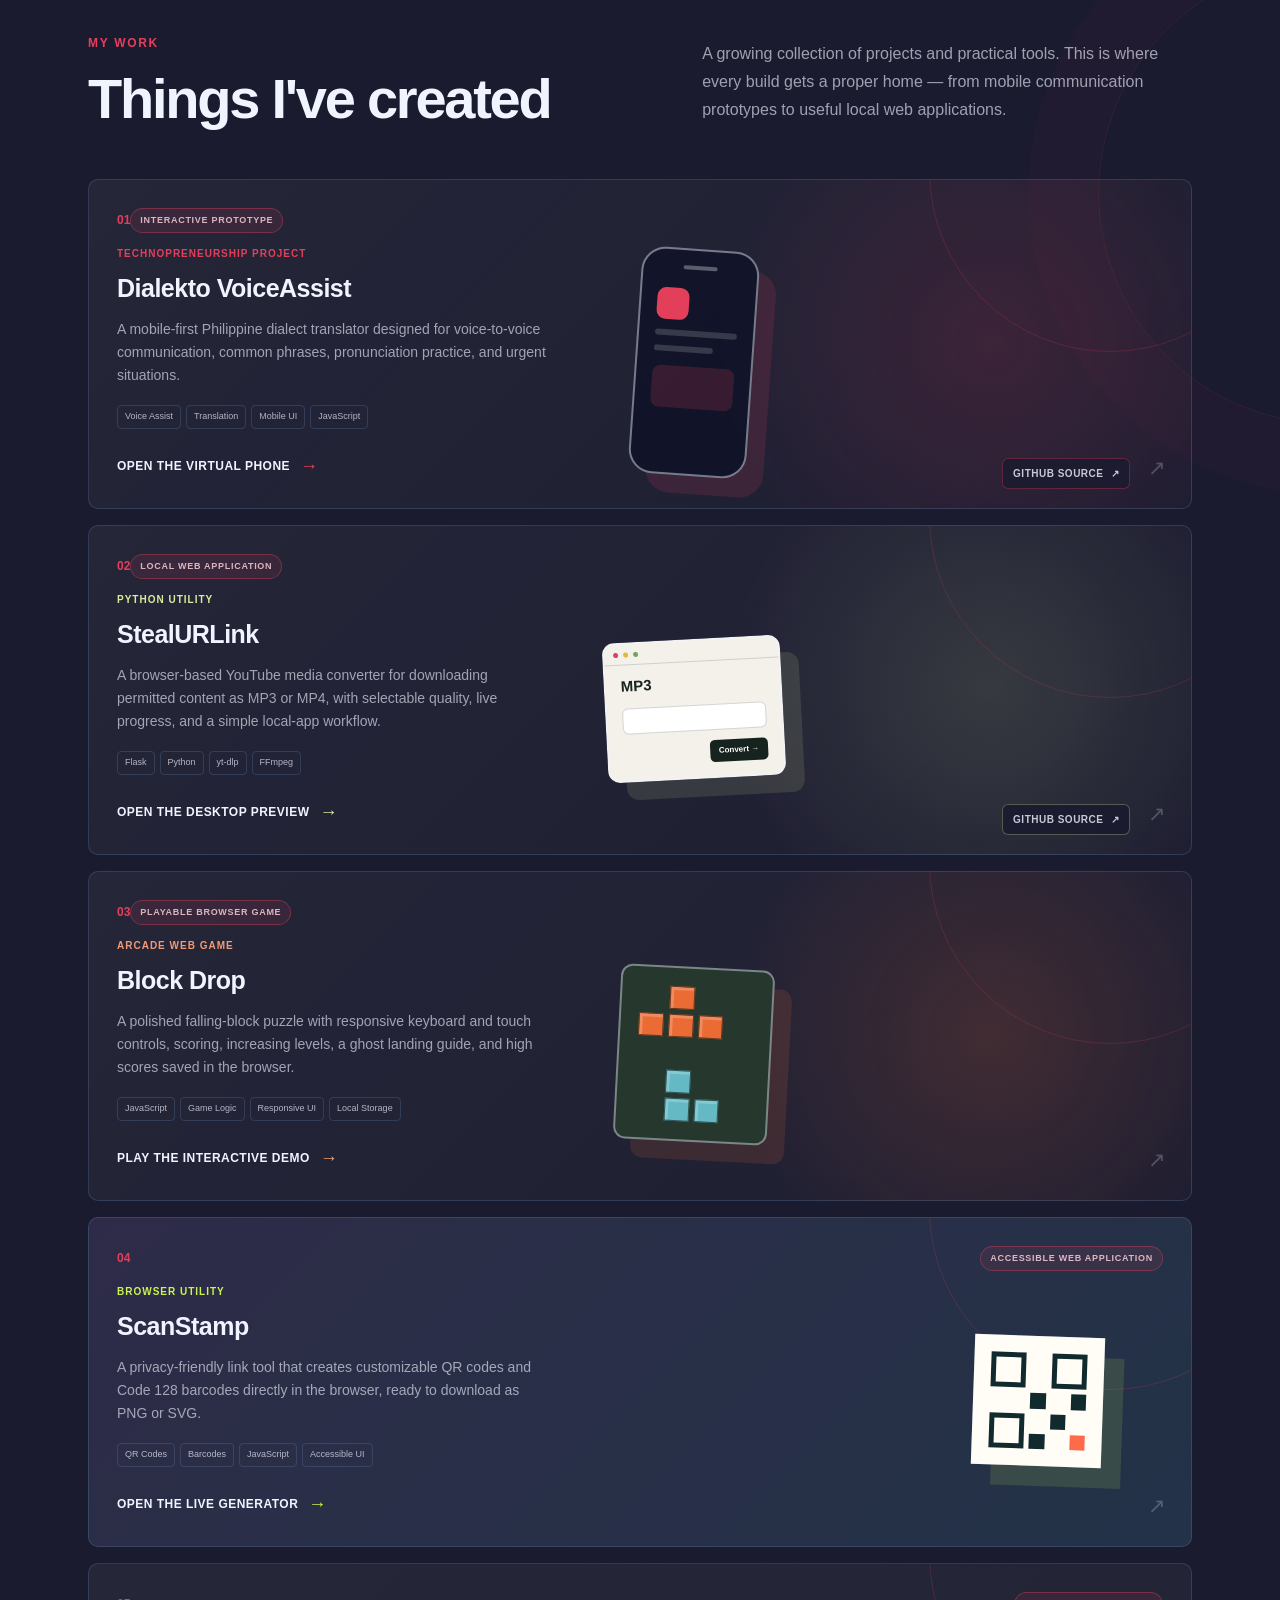
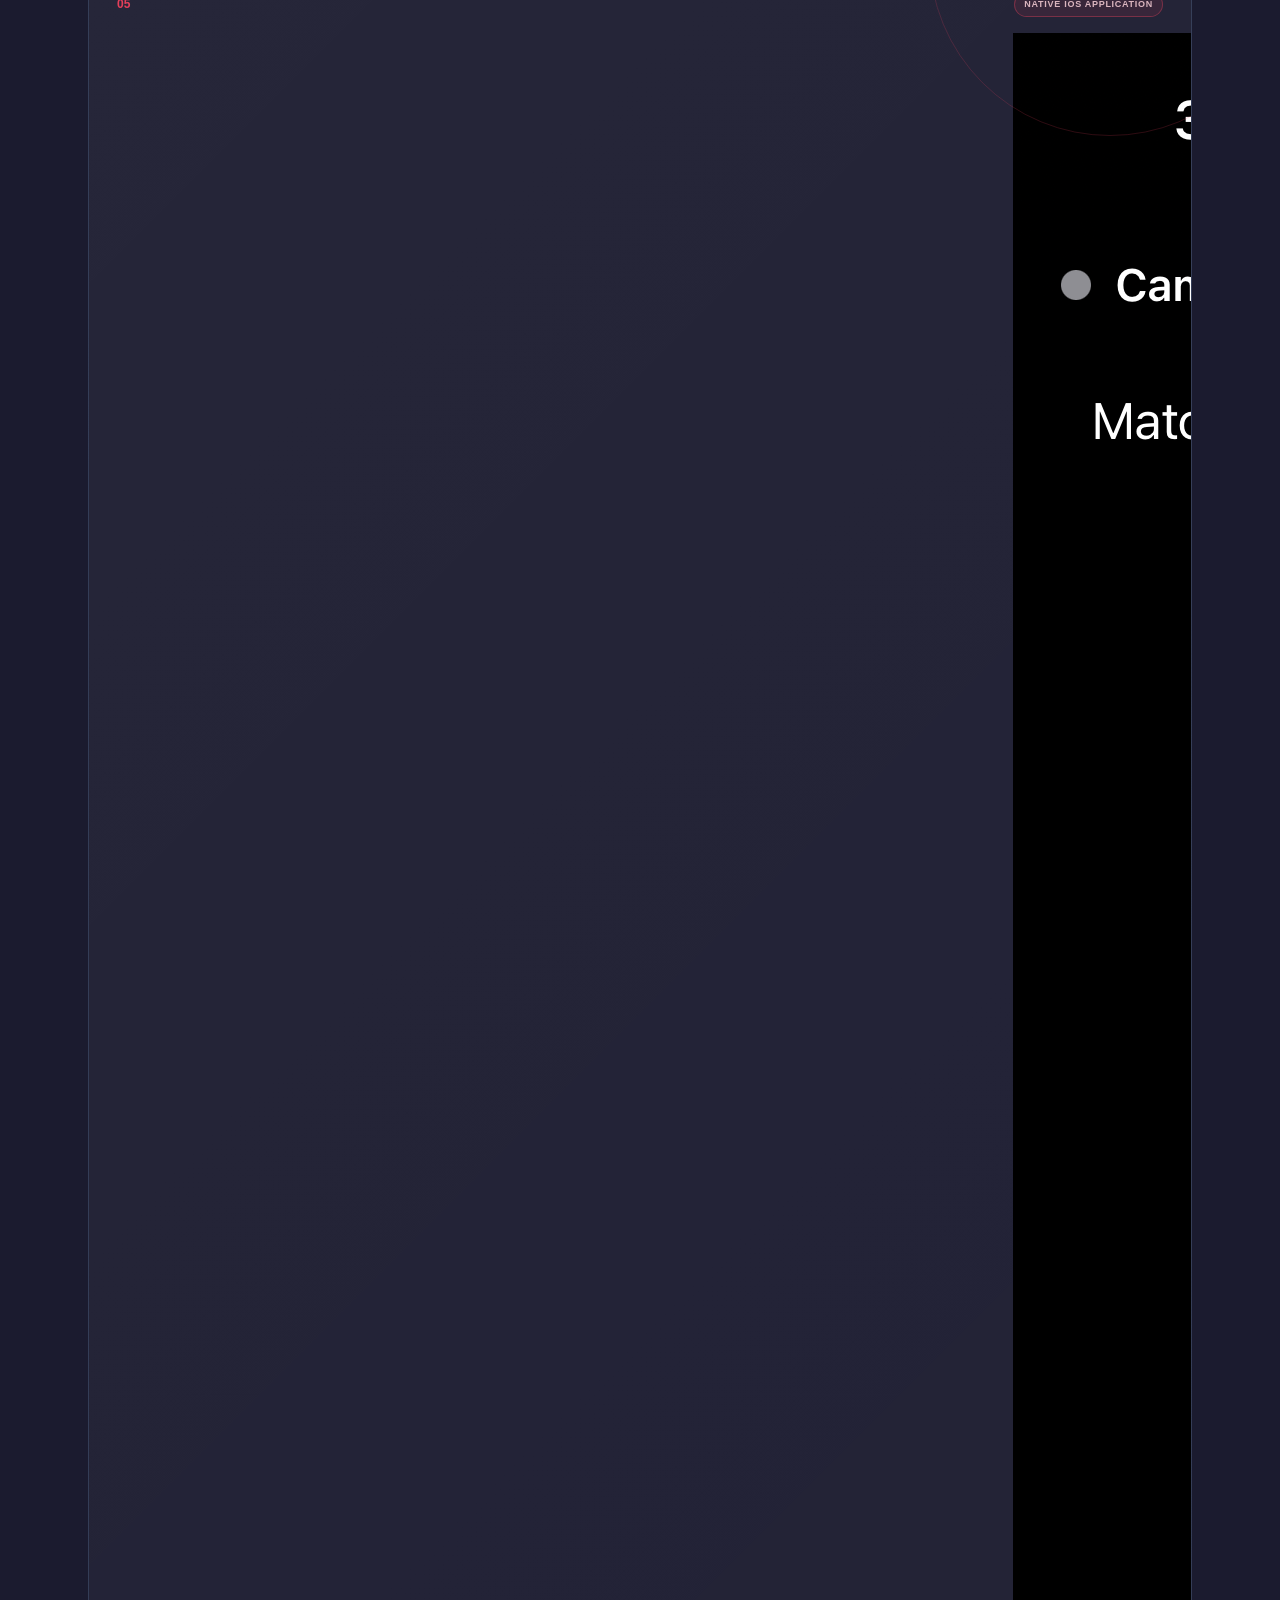
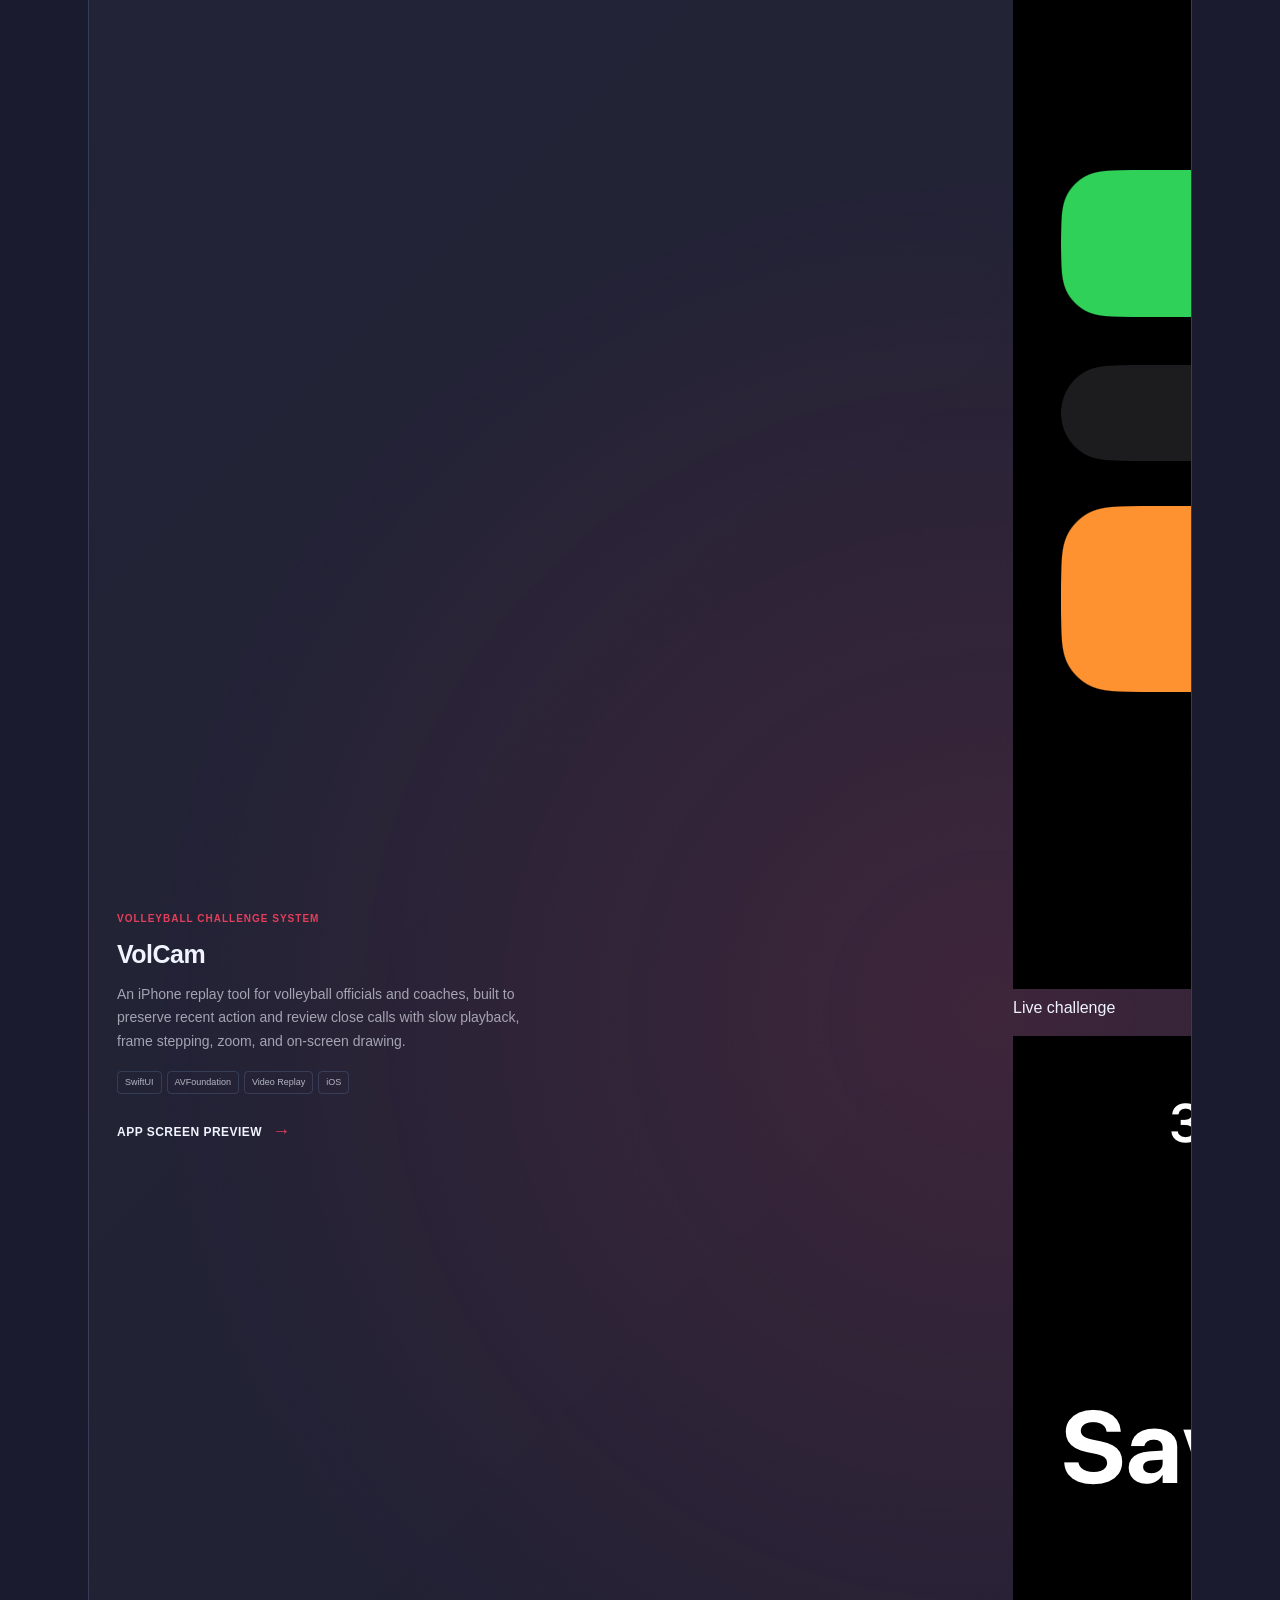
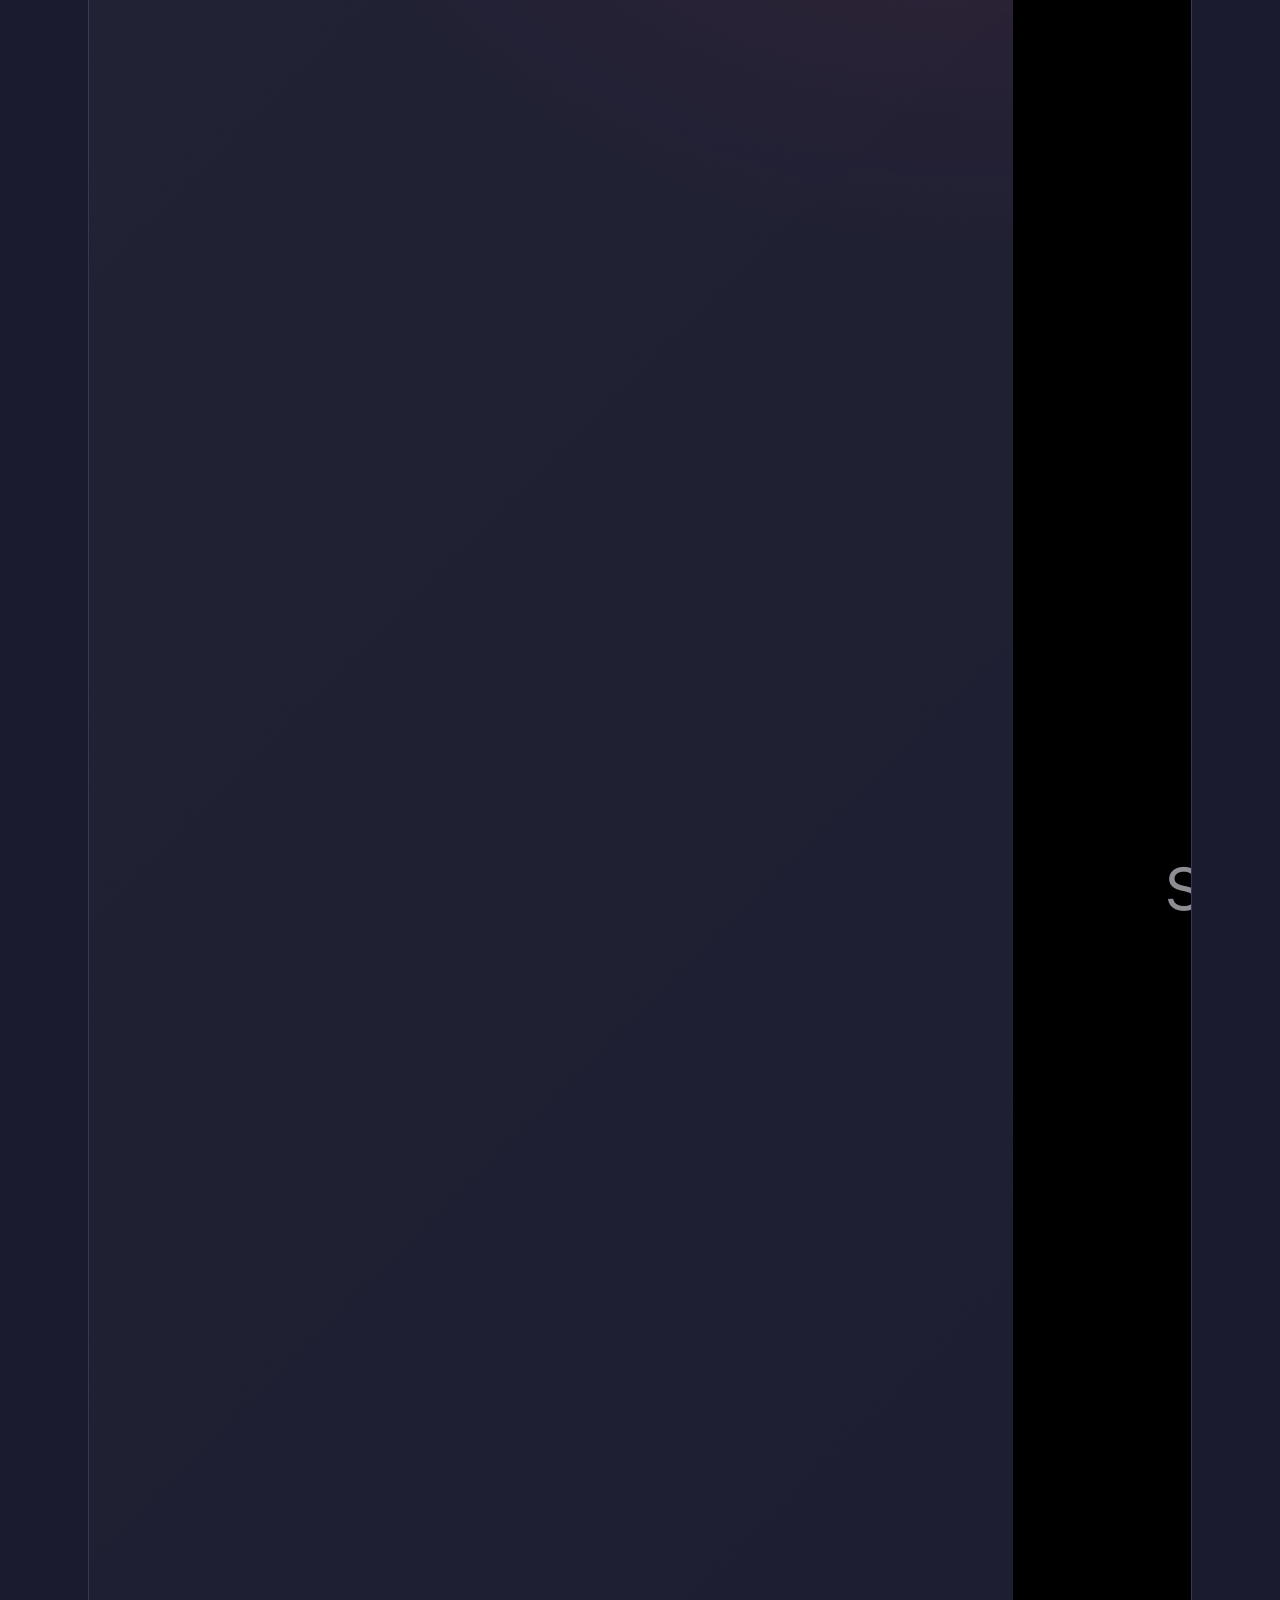
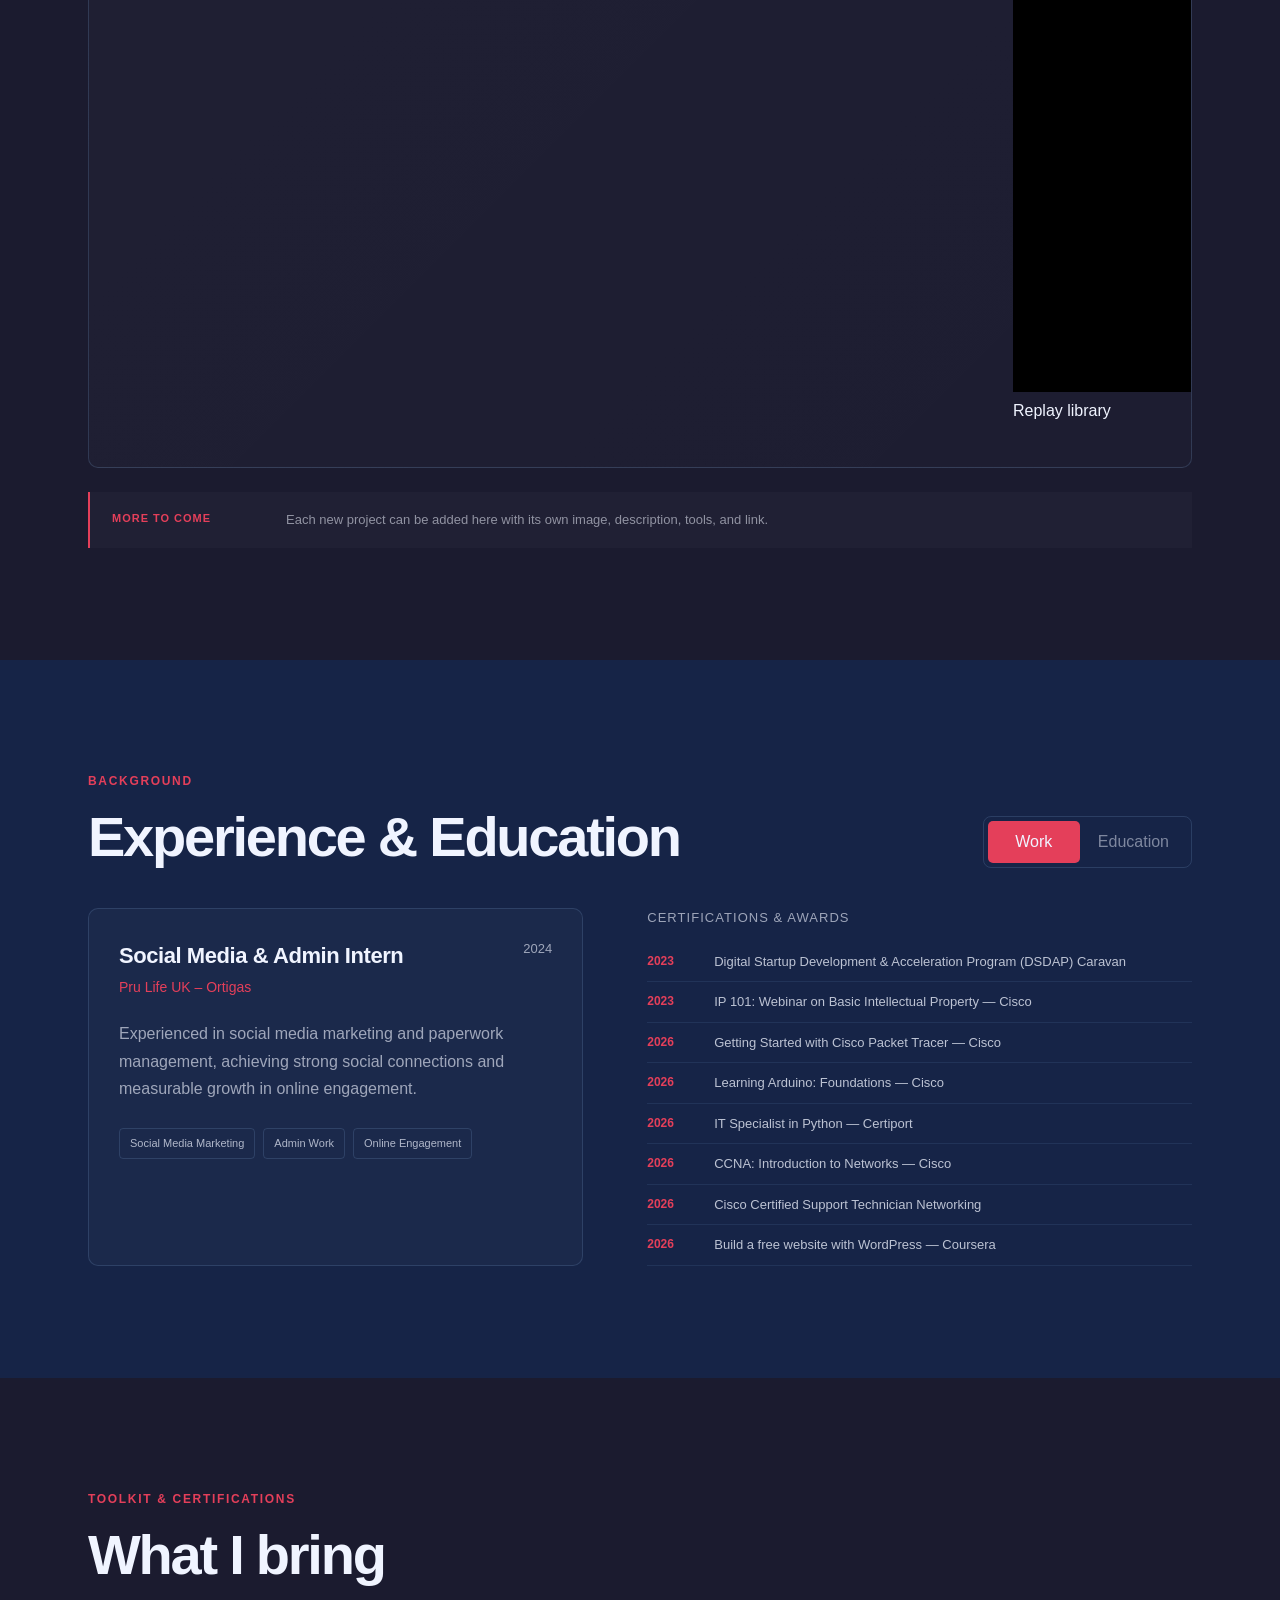
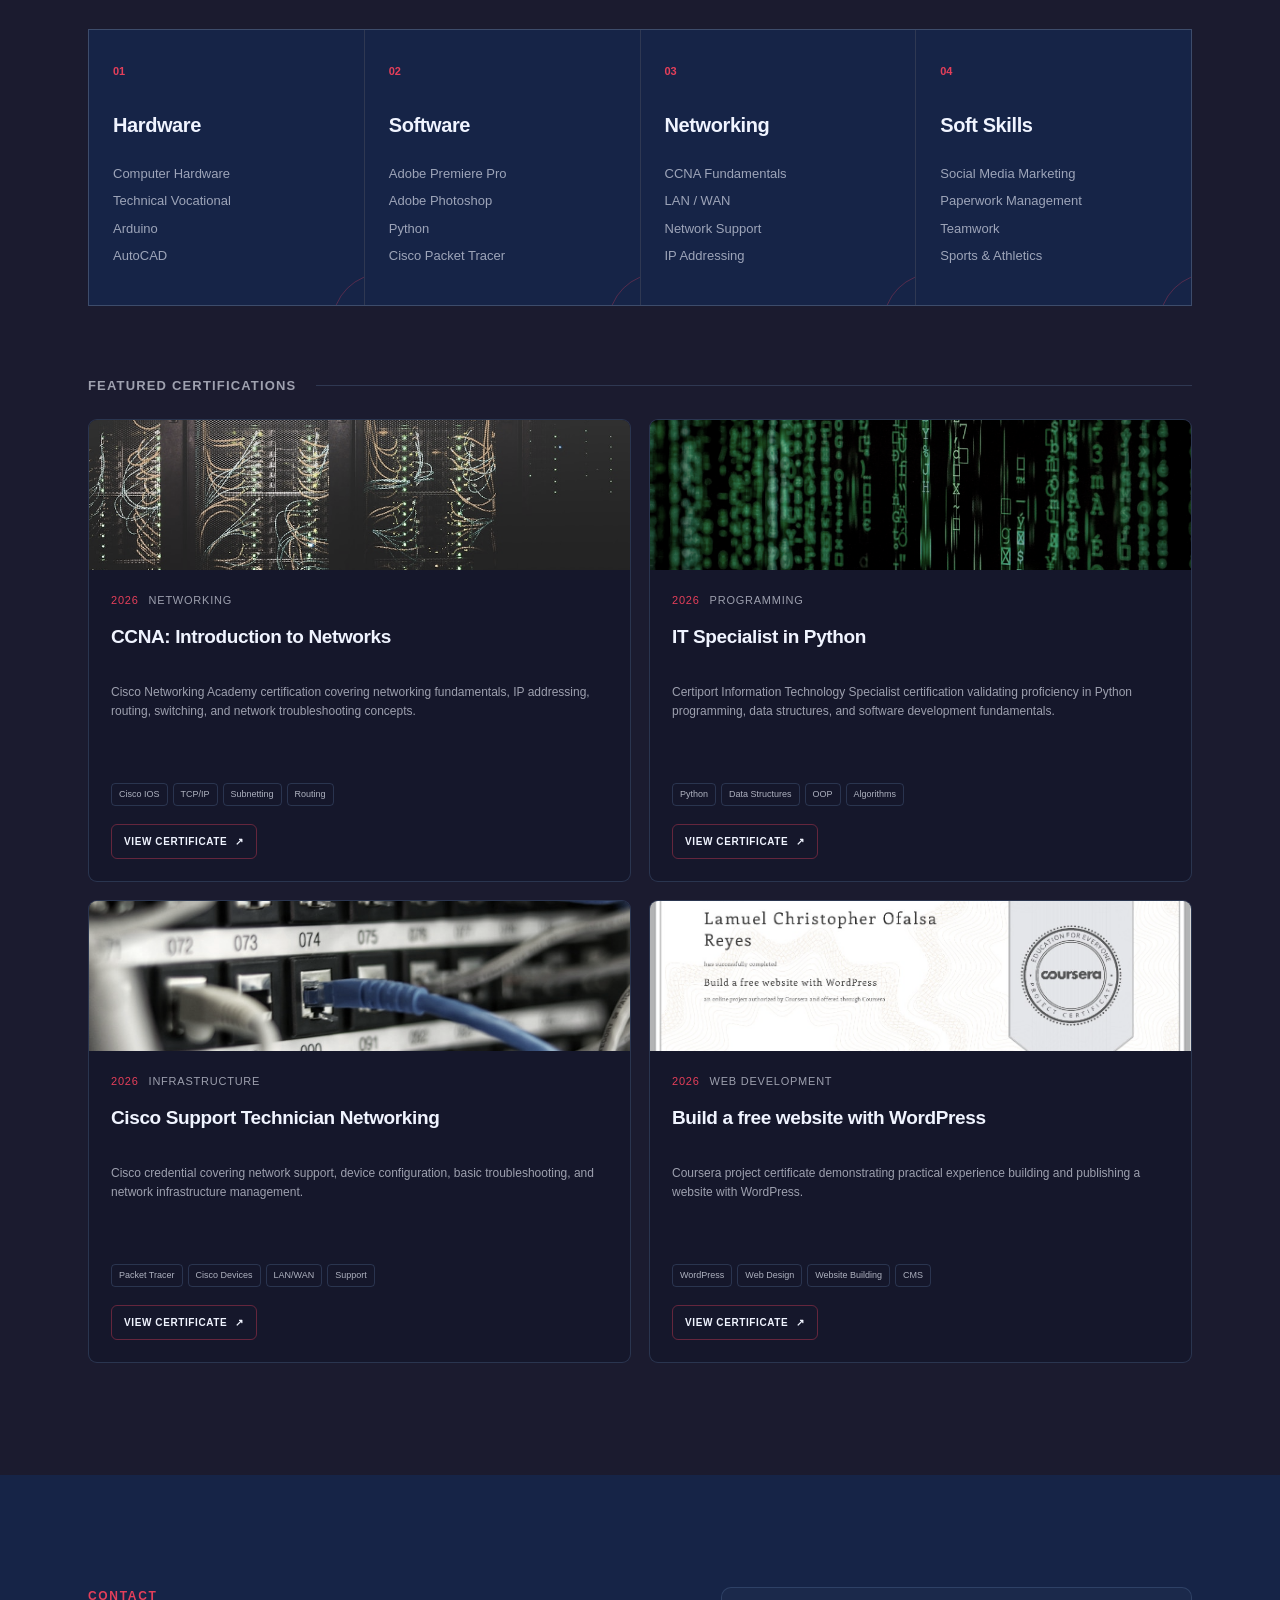
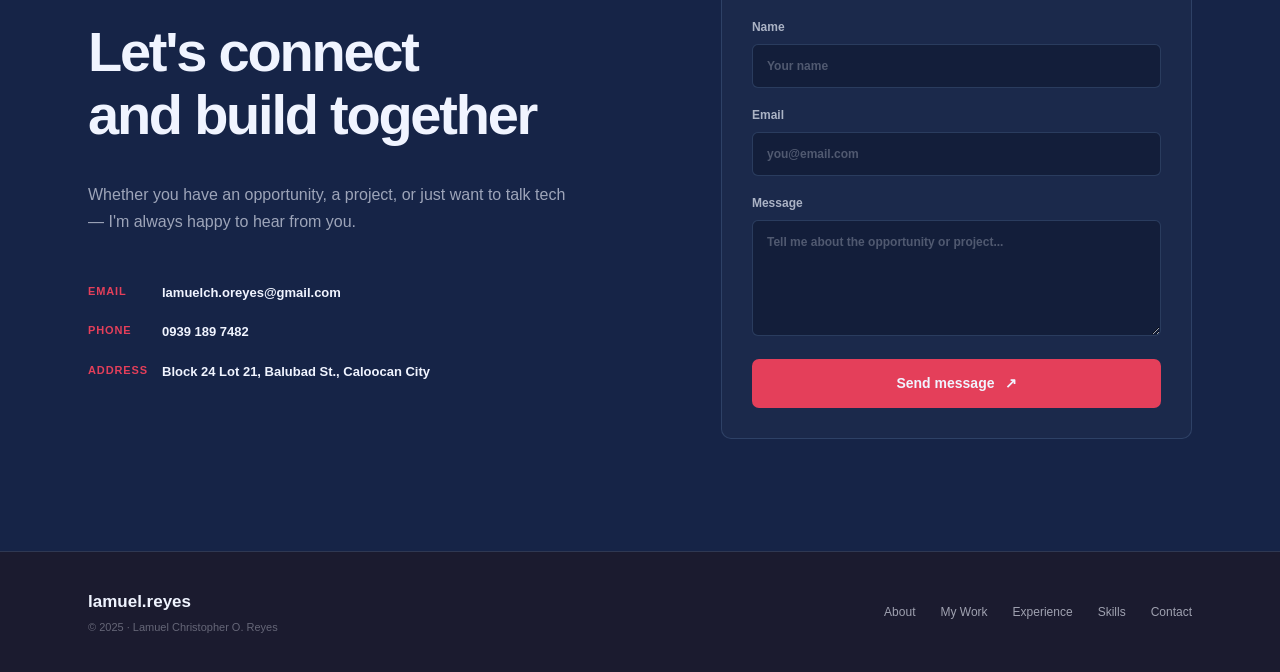
==== commit 5ce94df6: "Update index.html" ====
--- a/index.html
+++ b/index.html
@@ -11,7 +11,7 @@
   <meta property="og:description" content="Technology with purpose — networking, Python, hardware, and creative media.">
   <meta property="og:image" content="images/social-preview.png">
   <link rel="icon" href="images/favicon.png">
-  <link rel="stylesheet" href="style.css?v=9">
+  <link rel="stylesheet" href="style.css?v=11">
   <script src="script.js?v=8" defer></script>
 </head>
 
@@ -117,7 +117,7 @@
 
         <!-- EDIT YOUR PROJECT COLLECTIONS BELOW. Duplicate a card to add more. -->
         <div class="project-grid">
-          <div class="featured-project-wrap">
+          <div class="featured-project-wrap project-with-repo">
             <button class="project-collection featured-project project-launch" type="button" data-open-phone
               aria-haspopup="dialog">
               <div class="project-card-top"><span>01</span><span class="project-status project-status-live">Interactive
@@ -141,7 +141,7 @@
             <a class="project-repo-link" href="https://github.com/L0mi/Technopreneurship-VoiceAssist-Prototype"
               target="_blank" rel="noopener noreferrer">GitHub source <span aria-hidden="true">↗</span></a>
           </div>
-          <div class="featured-project-wrap">
+          <div class="featured-project-wrap project-with-repo">
             <button class="project-collection featured-project converter-project project-launch" type="button"
               data-open-converter aria-haspopup="dialog">
               <div class="project-card-top"><span>02</span><span class="project-status project-status-live">Local web
@@ -212,6 +212,35 @@
               <span class="project-arrow" aria-hidden="true">↗</span>
             </a>
           </div>
+          <div class="featured-project-wrap volcam-project-wrap">
+            <article class="project-collection featured-project volcam-project">
+              <div class="project-card-top"><span>05</span><span class="project-status project-status-live">Native iOS
+                  application</span></div>
+              <div class="project-feature-copy">
+                <div>
+                  <p class="project-kicker">Volleyball challenge system</p>
+                  <h3>VolCam</h3>
+                  <p>An iPhone replay tool for volleyball officials and coaches, built to preserve recent action and
+                    review close calls with slow playback, frame stepping, zoom, and on-screen drawing.</p>
+                  <div class="tags compact"><span>SwiftUI</span><span>AVFoundation</span><span>Video
+                      Replay</span><span>iOS</span></div>
+                  <span class="project-open-label">App screen preview <span aria-hidden="true">→</span></span>
+                </div>
+                <div class="volcam-gallery" aria-label="VolCam application screens">
+                  <figure class="volcam-shot">
+                    <img src="images/projects/volcam-live.png"
+                      alt="VolCam live challenge screen with replay duration and save controls">
+                    <figcaption>Live challenge</figcaption>
+                  </figure>
+                  <figure class="volcam-shot">
+                    <img src="images/projects/volcam-replays.png"
+                      alt="VolCam saved replays library screen">
+                    <figcaption>Replay library</figcaption>
+                  </figure>
+                </div>
+              </div>
+            </article>
+          </div>
         </div>
         <div class="work-note">
           <span>More to come</span>
--- a/style.css
+++ b/style.css
@@ -786,7 +786,7 @@
 .featured-heading { display: flex; align-items: center; gap: 20px; margin: 70px 0 24px; }
 .featured-heading p { margin: 0; color: var(--muted); font-size: 13px; font-weight: 700; text-transform: uppercase; letter-spacing: .09em; }
 .featured-heading span { height: 1px; flex: 1; background: var(--line); }
-.featured-grid { display: grid; grid-template-columns: repeat(3, 1fr); gap: 18px; }
+.featured-grid { display: grid; grid-template-columns: repeat(2, 1fr); gap: 18px; }
 .featured-card { overflow: hidden; border: 1px solid var(--line); border-radius: 9px; background: rgba(10,17,38,.28); }
 .featured-image { height: 150px; overflow: hidden; }
 .featured-image img { width: 100%; height: 100%; object-fit: cover; filter: saturate(.55); transition: transform 500ms ease, filter 300ms ease; }
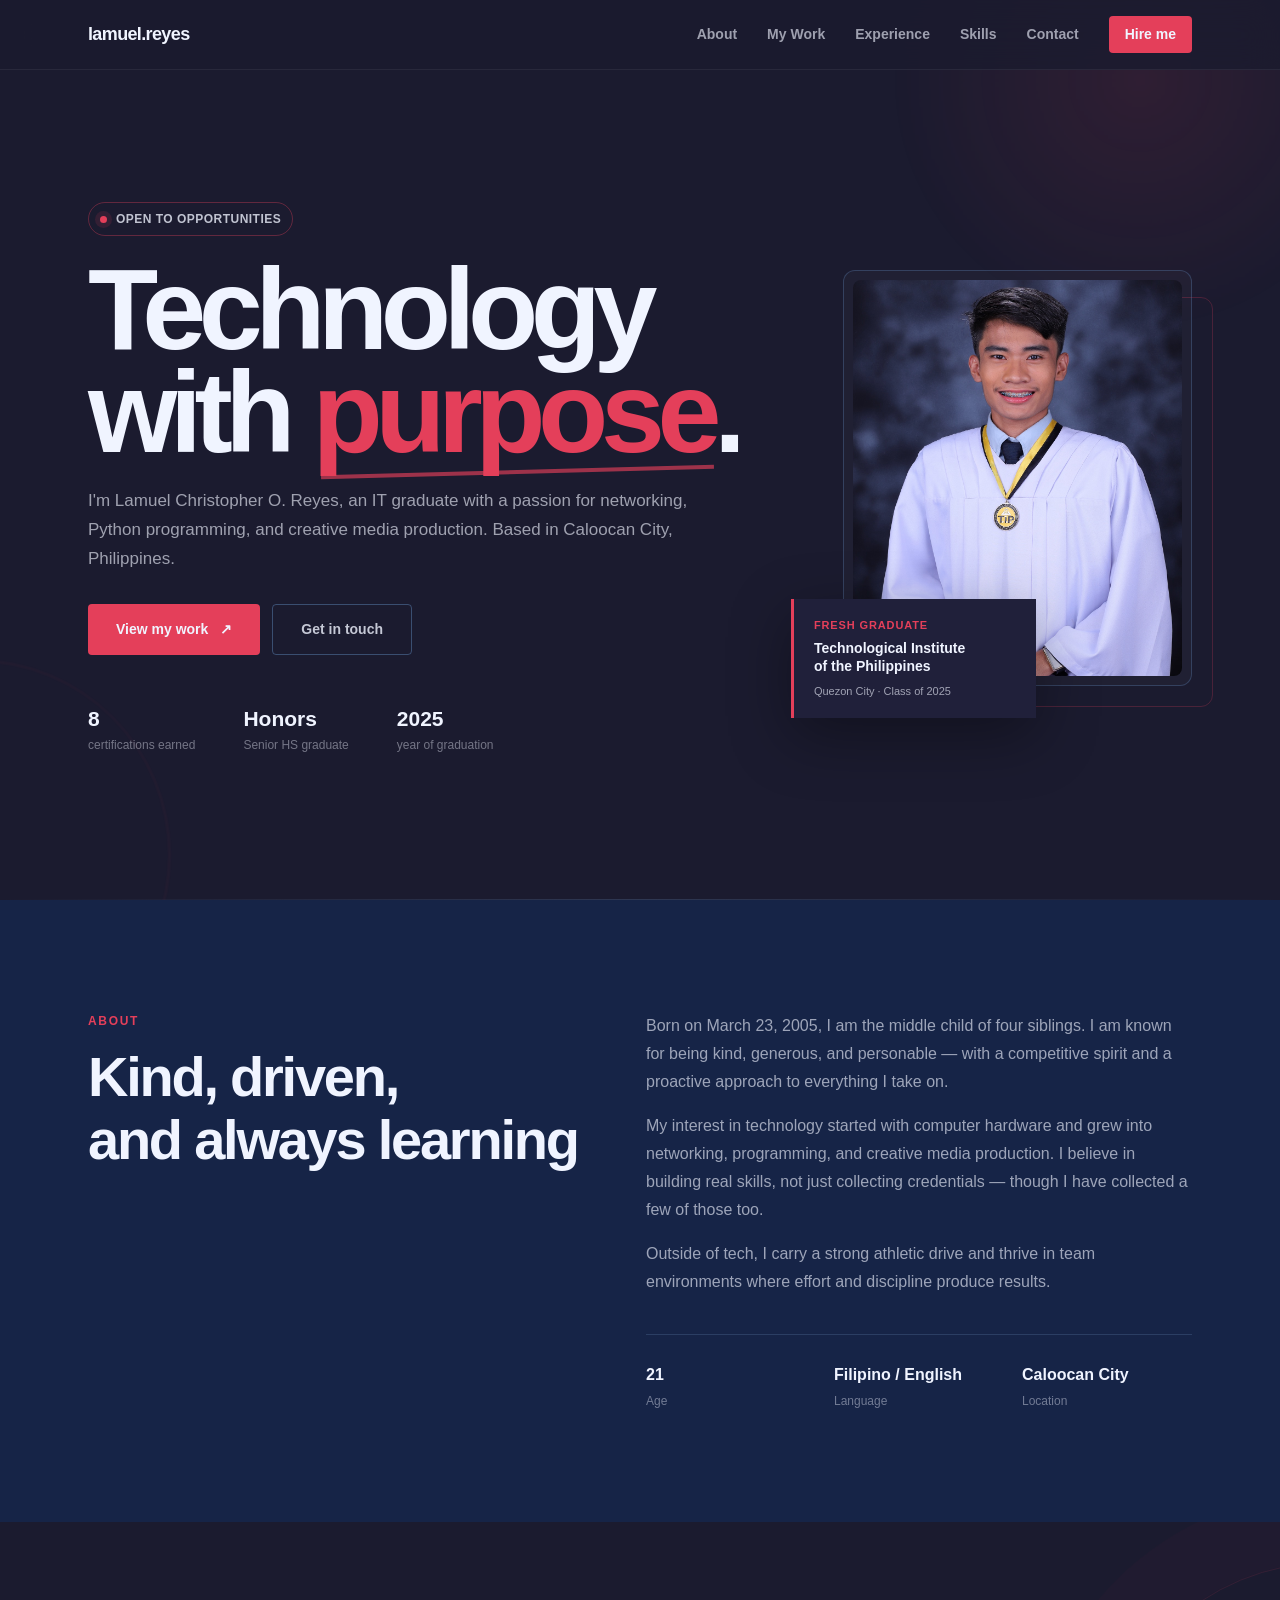
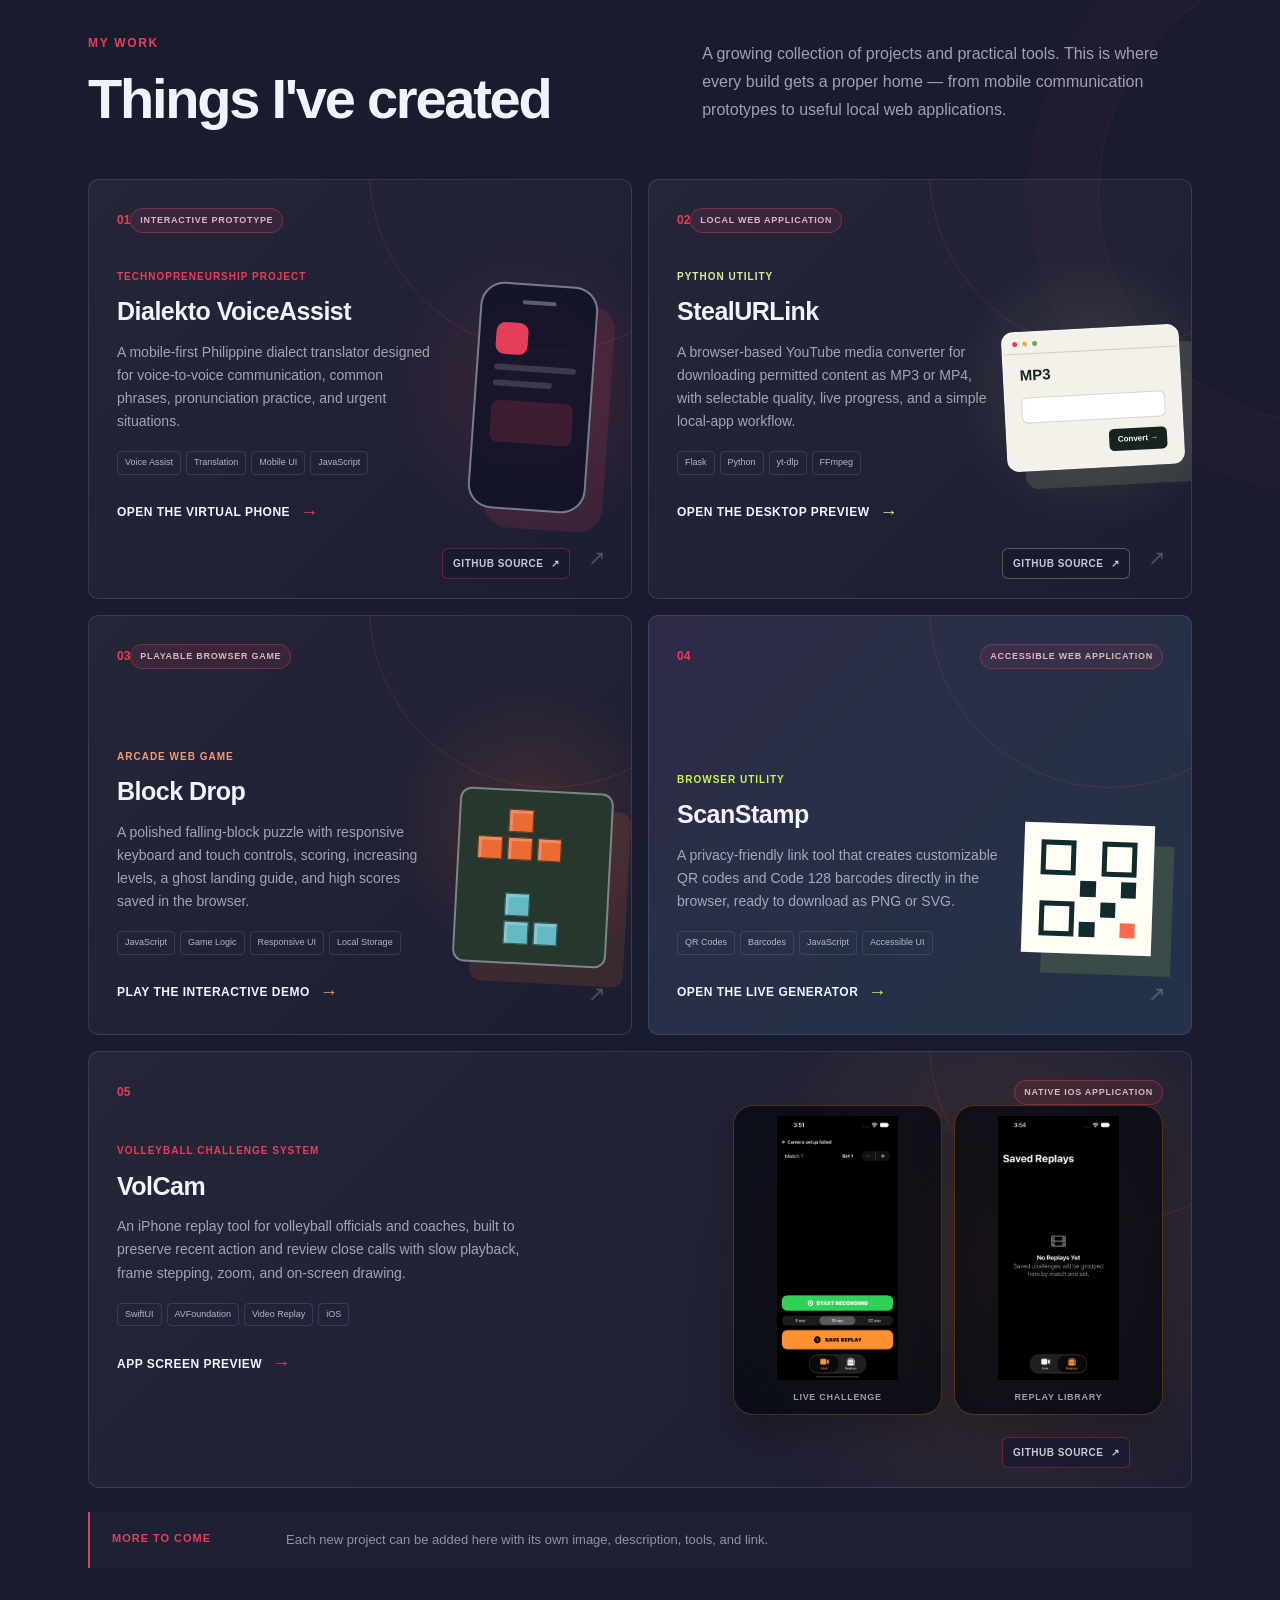
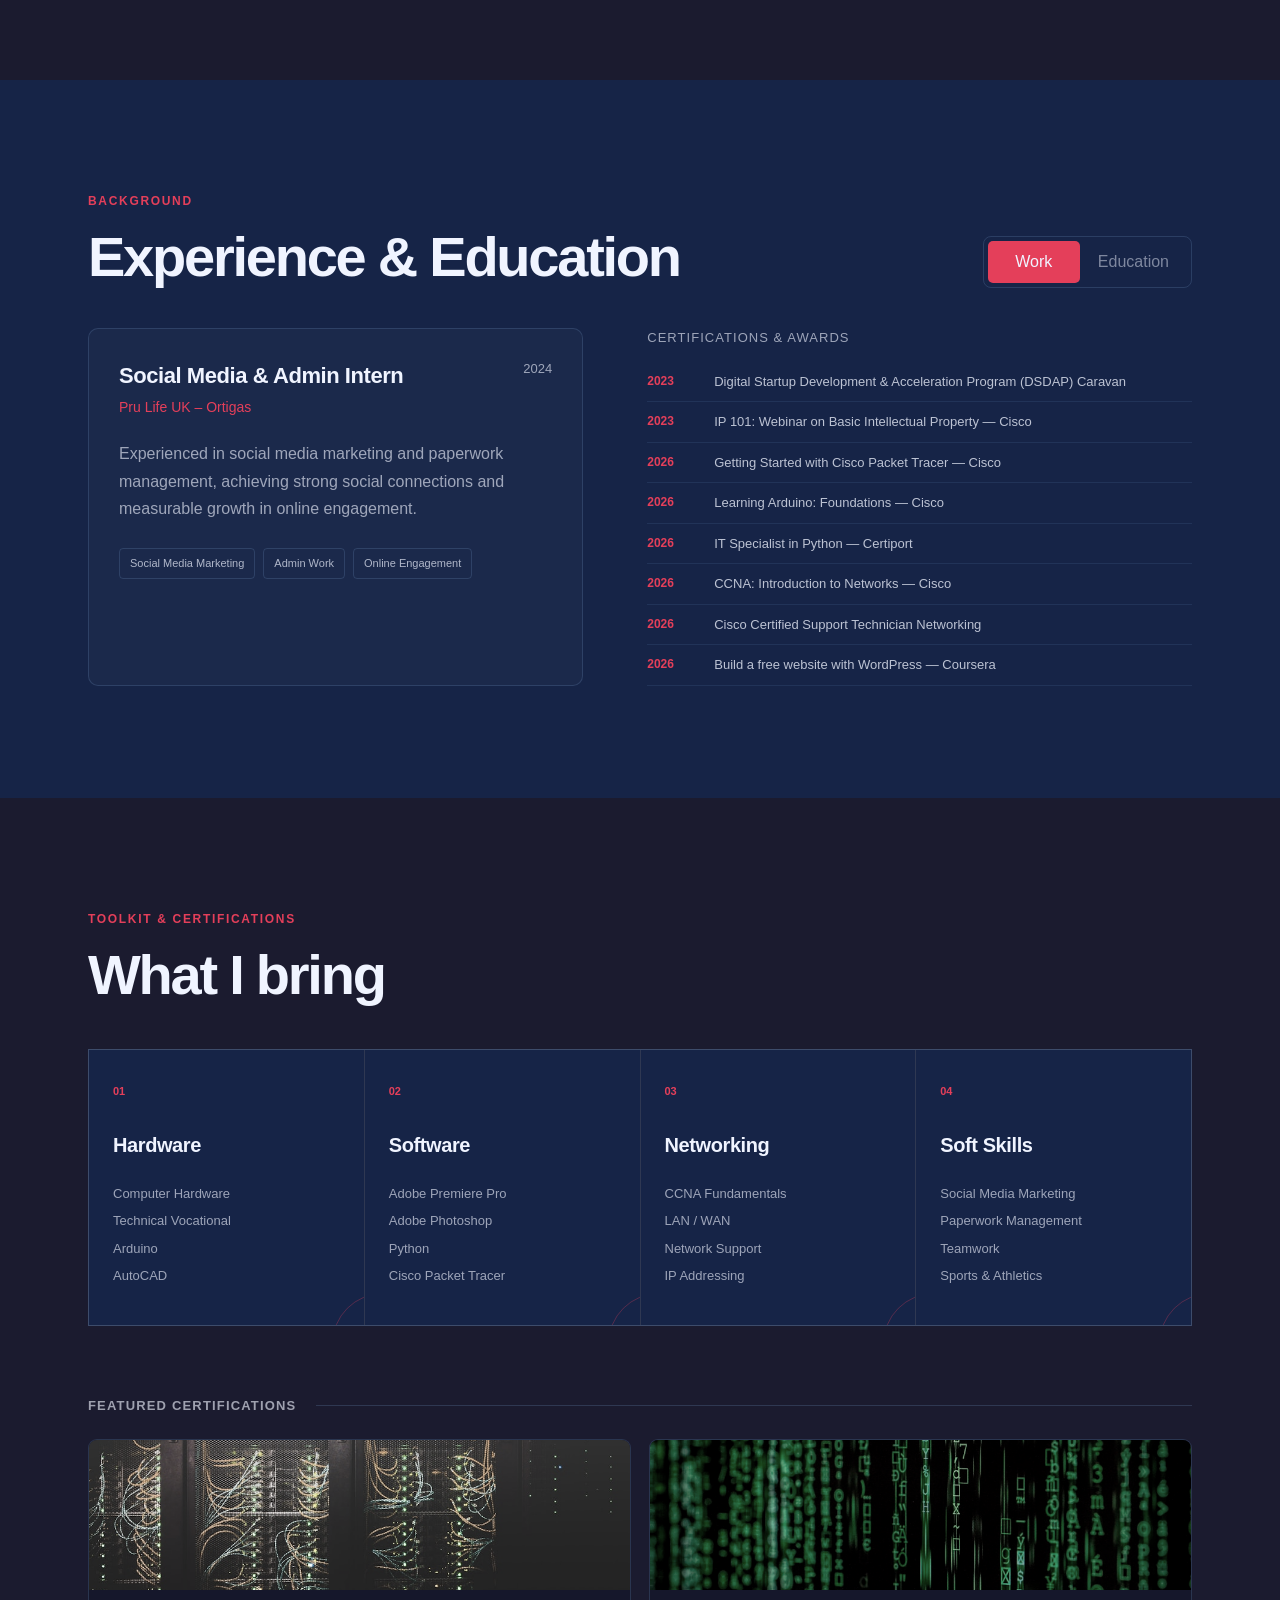
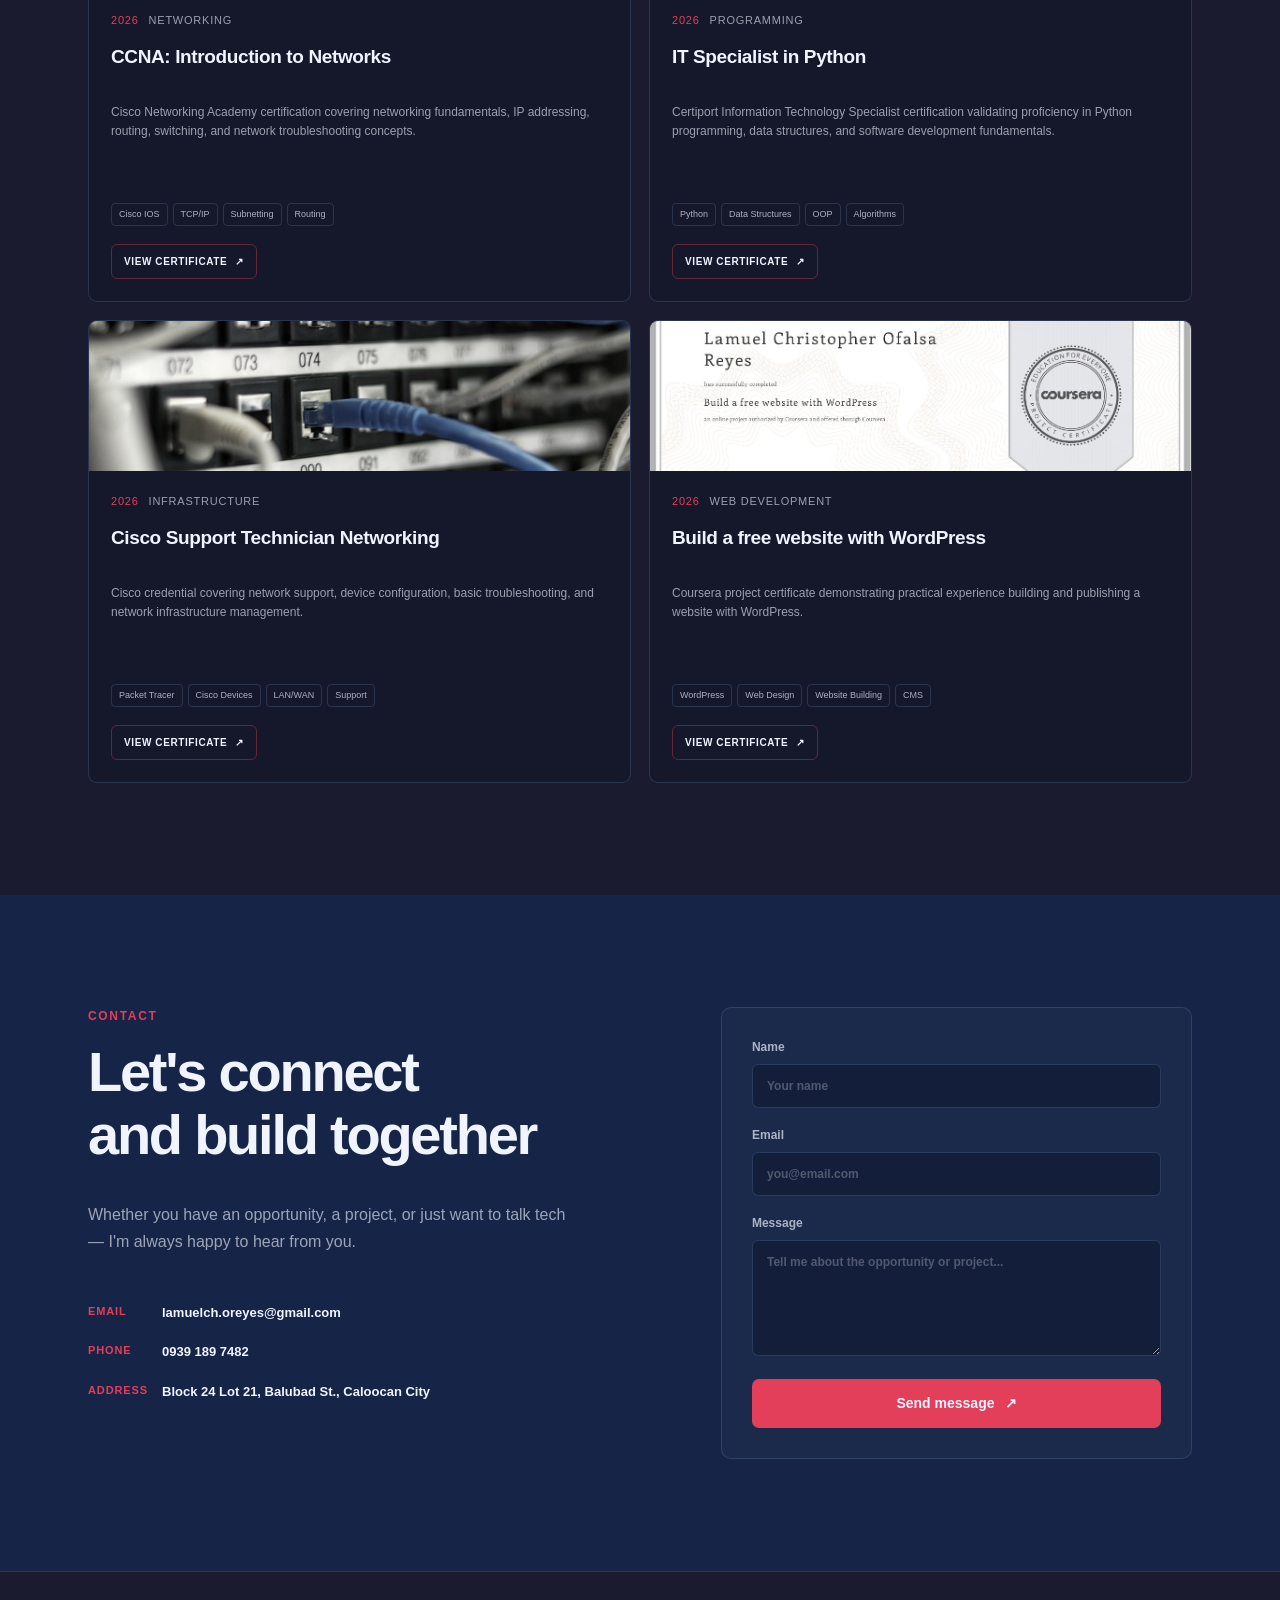
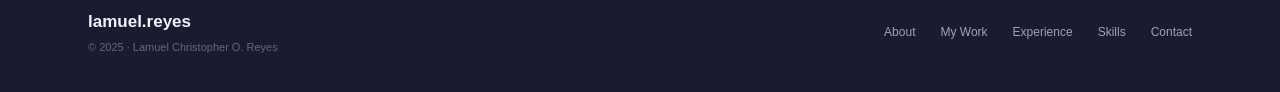
==== commit 81b8f805: "Update index.html" ====
--- a/index.html
+++ b/index.html
@@ -212,7 +212,7 @@
               <span class="project-arrow" aria-hidden="true">↗</span>
             </a>
           </div>
-          <div class="featured-project-wrap volcam-project-wrap">
+          <div class="featured-project-wrap volcam-project-wrap project-with-repo">
             <article class="project-collection featured-project volcam-project">
               <div class="project-card-top"><span>05</span><span class="project-status project-status-live">Native iOS
                   application</span></div>
@@ -240,6 +240,8 @@
                 </div>
               </div>
             </article>
+            <a class="project-repo-link" href="https://github.com/L0mi/VolCam.git" target="_blank"
+              rel="noopener noreferrer">GitHub source <span aria-hidden="true">↗</span></a>
           </div>
         </div>
         <div class="work-note">
--- a/style.css
+++ b/style.css
@@ -336,7 +336,6 @@
 }
 .featured-project-wrap {
   position: relative;
-  grid-column: 1 / -1;
 }
 .featured-project-wrap .featured-project { grid-column: auto; }
 .project-repo-link {
@@ -450,11 +449,58 @@
 }
 .project-collection .tags { padding-right: 35px; }
 .featured-project {
-  grid-column: 1 / -1;
-  min-height: 330px;
+  grid-column: auto;
+  min-height: 420px;
   background:
     radial-gradient(circle at 82% 50%, rgba(228,63,90,.15), transparent 30%),
     linear-gradient(135deg, rgba(255,255,255,.05), rgba(255,255,255,.012));
+}
+.project-with-repo .featured-project { padding-bottom: 72px; }
+.volcam-project-wrap { grid-column: 1 / -1; }
+.volcam-project {
+  min-height: 430px;
+  background:
+    radial-gradient(circle at 83% 48%, rgba(255,145,38,.17), transparent 31%),
+    linear-gradient(135deg, rgba(255,255,255,.05), rgba(255,255,255,.012));
+}
+.volcam-project .project-feature-copy {
+  grid-template-columns: minmax(0, 1fr) minmax(300px, 430px);
+  align-items: center;
+}
+.volcam-gallery {
+  display: grid;
+  grid-template-columns: repeat(2, minmax(0, 1fr));
+  gap: 12px;
+  height: 310px;
+}
+.volcam-shot {
+  position: relative;
+  margin: 0;
+  padding: 10px 8px 34px;
+  border: 1px solid rgba(255,145,38,.27);
+  border-radius: 20px;
+  background: rgba(2,5,12,.68);
+  box-shadow: 0 18px 38px rgba(0,0,0,.26);
+  overflow: hidden;
+}
+.volcam-shot img {
+  width: 100%;
+  height: 100%;
+  display: block;
+  object-fit: contain;
+  border-radius: 12px;
+}
+.volcam-shot figcaption {
+  position: absolute;
+  right: 8px;
+  bottom: 10px;
+  left: 8px;
+  color: rgba(240,244,255,.62);
+  font-size: 9px;
+  font-weight: 800;
+  letter-spacing: .08em;
+  text-align: center;
+  text-transform: uppercase;
 }
 .featured-project::before {
   width: 360px;
@@ -464,8 +510,8 @@
 }
 .project-feature-copy {
   display: grid;
-  grid-template-columns: minmax(0, 1fr) 190px;
-  gap: 52px;
+  grid-template-columns: minmax(0, 1fr) 140px;
+  gap: 24px;
   align-items: center;
 }
 .project-feature-copy > div { max-width: 720px; }
@@ -1104,6 +1150,10 @@
   .experience-grid { grid-template-columns: 1fr; gap: 42px; }
   .education-grid { grid-template-columns: 1fr 1fr; }
   .skill-grid { grid-template-columns: 1fr 1fr; }
+  .project-grid { grid-template-columns: 1fr; }
+  .volcam-project-wrap { grid-column: auto; }
+  .featured-project { min-height: 330px; }
+  .project-feature-copy { grid-template-columns: minmax(0, 1fr) 190px; gap: 52px; }
   .featured-grid { grid-template-columns: 1fr; }
   .featured-card { display: grid; grid-template-columns: .8fr 1.2fr; }
   .featured-image { height: 100%; }
@@ -1142,6 +1192,9 @@
   .featured-project { grid-column: auto; }
   .featured-project-wrap { grid-column: auto; }
   .project-feature-copy { grid-template-columns: 1fr 120px; gap: 20px; }
+  .volcam-project { min-height: 610px; }
+  .volcam-project .project-feature-copy { grid-template-columns: 1fr; }
+  .volcam-gallery { height: 320px; margin-top: 12px; }
   .project-phone-mark { width: 94px; padding: 32px 13px 14px; border-radius: 20px; }
   .work-note { grid-template-columns: 1fr; gap: 6px; }
   .section-heading { align-items: flex-start; flex-direction: column; }
